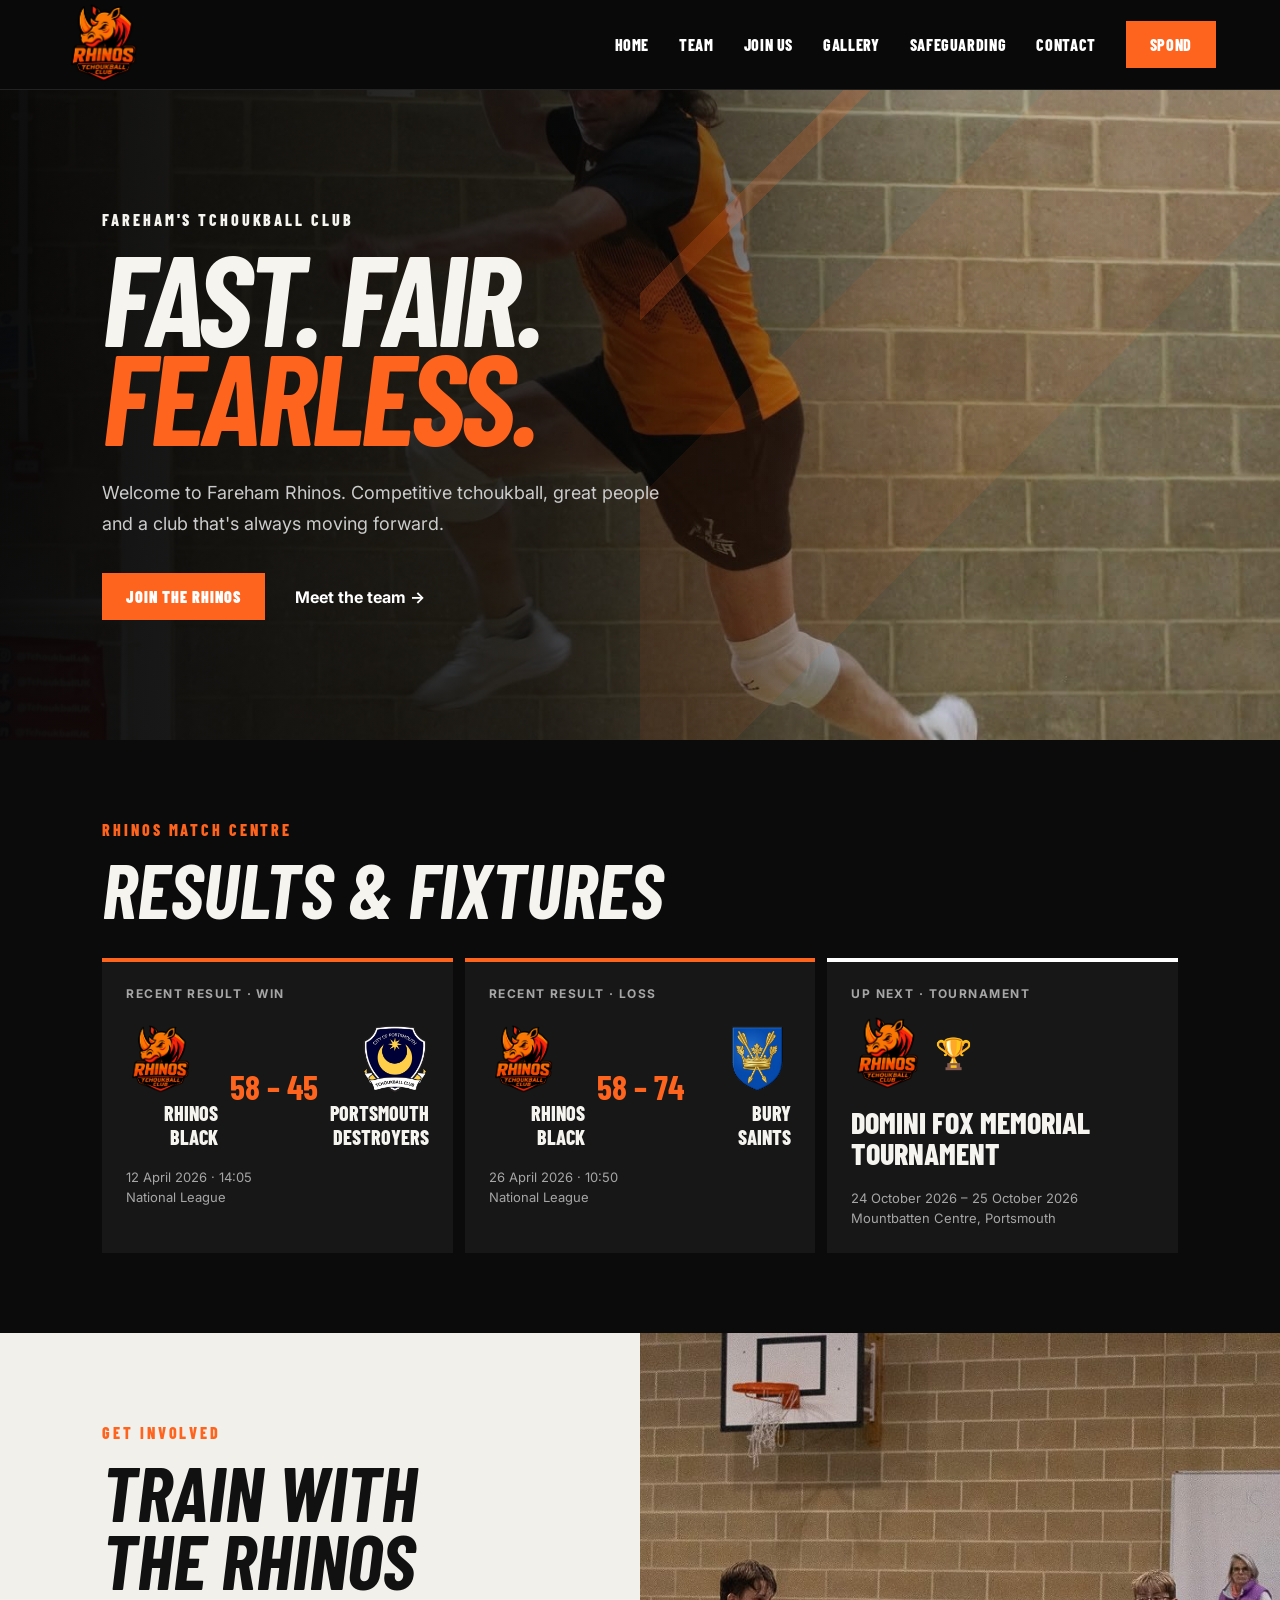
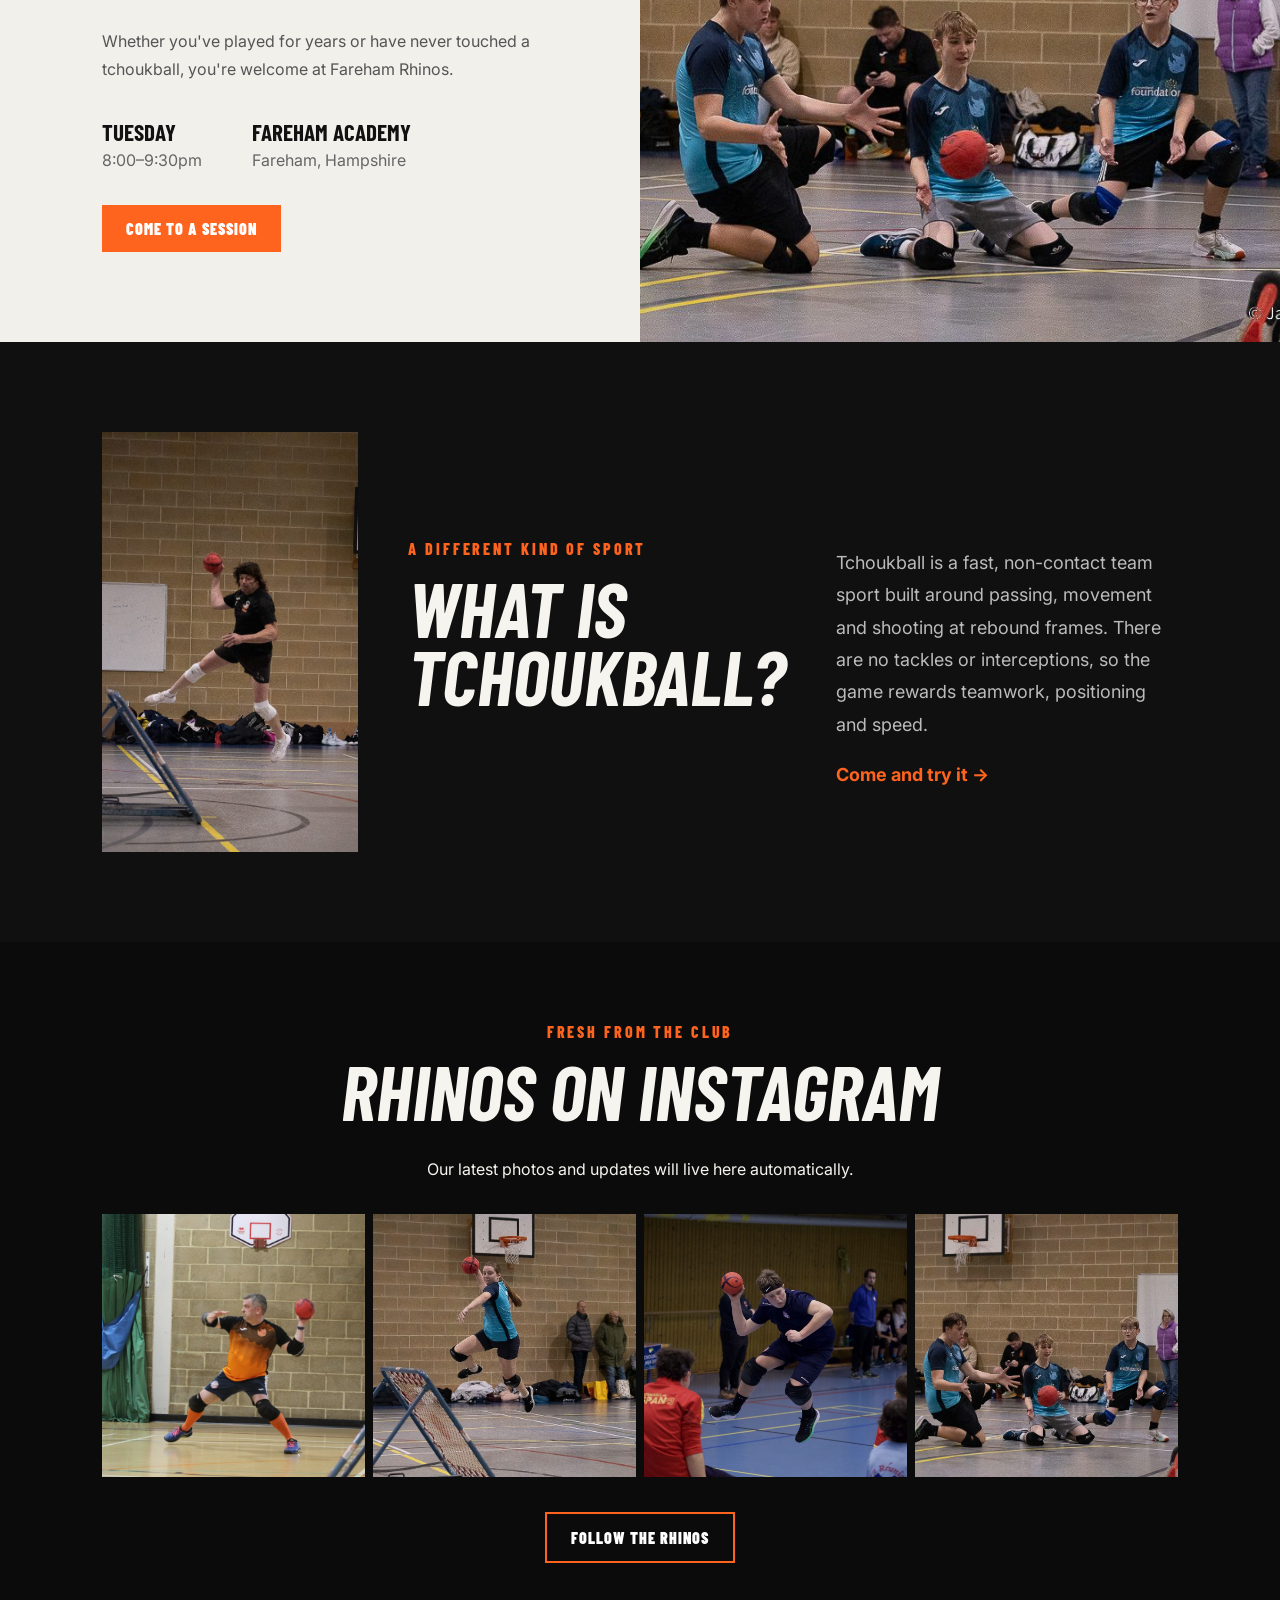
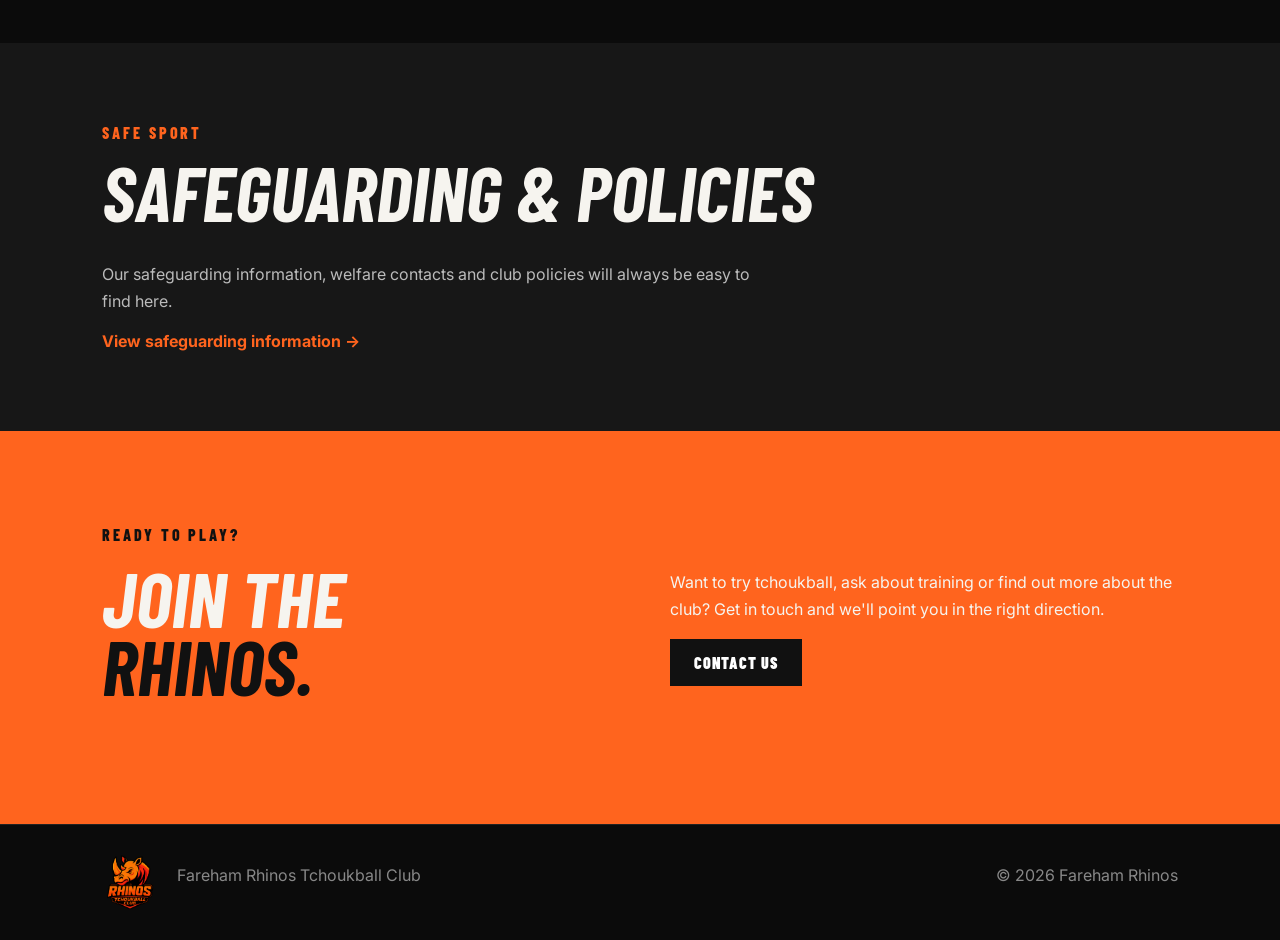
==== index.html @ c8253680 "Link homepage to safeguarding page" ====
<!DOCTYPE html>
<html lang="en">
<head>
  <meta charset="UTF-8">
  <meta name="viewport" content="width=device-width, initial-scale=1.0">
  <meta name="description" content="Fareham Rhinos Tchoukball Club — training, fixtures, results and club information.">
  <title>Fareham Rhinos Tchoukball Club</title>
  <link rel="preconnect" href="https://fonts.googleapis.com">
  <link rel="preconnect" href="https://fonts.gstatic.com" crossorigin>
  <link href="https://fonts.googleapis.com/css2?family=Barlow+Condensed:ital,wght@0,600;0,700;0,800;0,900;1,800&family=Inter:wght@400;600;700&display=swap" rel="stylesheet">
  <link rel="stylesheet" href="styles.css">
</head>
<body>
<header class="site-header">
  <a class="brand" href="#home"><img src="FAREHAM_RHINOS_LOGO.png" alt="Fareham Rhinos logo"></a>
  <button class="menu" aria-label="Open menu" aria-expanded="false">☰</button>
  <nav>
    <a href="#home">Home</a><a href="team.html">Team</a><a href="join.html">Join Us</a><a href="#gallery">Gallery</a>
    <a href="safeguarding.html">Safeguarding</a><a href="#contact">Contact</a><a class="nav-cta" href="#spond">Spond</a>
  </nav>
</header>

<main id="home">
<section class="hero">
  <div class="hero-shade"></div>
  <div class="hero-content">
    <p class="eyebrow">Fareham's Tchoukball Club</p>
    <h1>FAST. FAIR.<br><span>FEARLESS.</span></h1>
    <p class="hero-copy">Welcome to Fareham Rhinos. Competitive tchoukball, great people and a club that's always moving forward.</p>
    <div class="actions"><a class="button" href="join.html">Join the Rhinos</a><a class="text-link" href="team.html">Meet the team →</a></div>
  </div>
</section>

<section class="matches" aria-label="Fixtures and results">
  <div class="section-heading"><p class="eyebrow orange">Rhinos Match Centre</p><h2>RESULTS & FIXTURES</h2></div>
  <div class="match-grid" id="match-grid"></div>
</section>

<section class="training" id="join">
  <div class="training-copy">
    <p class="eyebrow orange">Get involved</p><h2>TRAIN WITH<br>THE RHINOS</h2>
    <p>Whether you've played for years or have never touched a tchoukball, you're welcome at Fareham Rhinos.</p>
    <div class="training-facts">
      <div><strong>TUESDAY</strong><span>8:00–9:30pm</span></div>
      <div><strong>FAREHAM ACADEMY</strong><span>Fareham, Hampshire</span></div>
    </div>
    <a class="button" href="join.html#enquire">Come to a session</a>
  </div>
  <div class="training-photo" role="img" aria-label="Fareham Rhinos players training"></div>
</section>

<section class="about" id="team">
  <div class="about-photo"><img src="tchoukball.jpg" alt="Tchoukball player shooting at a rebound frame"></div>
  <div class="about-heading"><p class="eyebrow orange">A different kind of sport</p><h2>WHAT IS<br>TCHOUKBALL?</h2></div>
  <div class="about-copy"><p>Tchoukball is a fast, non-contact team sport built around passing, movement and shooting at rebound frames. There are no tackles or interceptions, so the game rewards teamwork, positioning and speed.</p><a class="text-link orange" href="#contact">Come and try it →</a></div>
</section>

<section class="social" id="gallery">
  <div class="section-heading"><p class="eyebrow orange">Fresh from the club</p><h2>RHINOS ON INSTAGRAM</h2><p>Our latest photos and updates will live here automatically.</p></div>
  <div class="social-grid"><img src="gallery-1.jpg" alt="Fareham Rhinos action"><img src="gallery-2.jpg" alt="Tchoukball action"><img src="gallery-3.jpg" alt="Tchoukball match action"><img src="training.jpg" alt="Fareham Rhinos team action"></div>
  <a class="button outline" href="#" aria-label="Fareham Rhinos Instagram">Follow the Rhinos</a>
</section>

<section class="policy" id="safeguarding">
  <p class="eyebrow orange">Safe sport</p><h2>SAFEGUARDING & POLICIES</h2>
  <p>Our safeguarding information, welfare contacts and club policies will always be easy to find here.</p>
  <a class="text-link orange" href="safeguarding.html">View safeguarding information →</a>
</section>

<section class="contact" id="contact">
  <div><p class="eyebrow">Ready to play?</p><h2>JOIN THE<br><span>RHINOS.</span></h2></div>
  <div><p>Want to try tchoukball, ask about training or find out more about the club? Get in touch and we'll point you in the right direction.</p><a class="button dark" href="mailto:hello@example.com">Contact us</a></div>
</section>
</main>

<footer><img src="FAREHAM_RHINOS_LOGO.png" alt=""><p>Fareham Rhinos Tchoukball Club</p><p>© <span id="year"></span> Fareham Rhinos</p></footer>
<script src="script.js"></script>
</body>
</html>
---- styles.css ----
:root{--orange:#ff641e;--orange2:#e84712;--black:#0b0b0b;--charcoal:#151515;--white:#f6f4ef;--muted:#a6a6a6}*{box-sizing:border-box}html{scroll-behavior:smooth}body{margin:0;background:var(--black);color:var(--white);font-family:Inter,Arial,sans-serif}h1,h2,.eyebrow,nav,.button,.match-team,.match-score{font-family:"Barlow Condensed",Arial,sans-serif;text-transform:uppercase}h1,h2,p{margin-top:0}.site-header{height:90px;padding:8px clamp(20px,5vw,76px);display:flex;align-items:center;justify-content:space-between;background:#090909;position:sticky;top:0;z-index:20;border-bottom:1px solid #222}.brand img{width:78px;height:78px;object-fit:contain}.site-header nav{display:flex;gap:30px;align-items:center}.site-header a{color:white;text-decoration:none;font-weight:800;letter-spacing:.04em}.nav-cta,.button{background:var(--orange);padding:14px 24px!important;color:white!important;text-decoration:none;font-weight:900;letter-spacing:.06em;display:inline-block}.menu{display:none;background:none;color:white;border:0;font-size:28px}.hero{min-height:650px;position:relative;display:flex;align-items:center;padding:80px clamp(24px,8vw,120px);background:linear-gradient(90deg,rgba(5,5,5,.96) 0%,rgba(5,5,5,.78) 42%,rgba(5,5,5,.18) 75%),url("hero.jpg") center 38%/cover no-repeat;overflow:hidden}.hero:after{content:"";position:absolute;right:-5%;top:0;width:55%;height:100%;background:linear-gradient(135deg,transparent 0 15%,rgba(255,100,30,.2) 15% 17%,transparent 17% 30%,rgba(255,100,30,.08) 30% 55%,transparent 55%)}.hero-content{max-width:760px;z-index:2}.eyebrow{font-weight:800;letter-spacing:.18em;font-size:16px}.orange{color:var(--orange)!important}.hero h1{font-size:clamp(70px,10vw,150px);line-height:.78;margin:18px 0 32px;font-style:italic;letter-spacing:-.035em}.hero h1 span,.contact h2 span{color:var(--orange)}.hero-copy{max-width:590px;color:#ccc;font-size:18px;line-height:1.7}.actions{display:flex;gap:30px;align-items:center;margin-top:34px}.text-link{color:white;text-decoration:none;font-weight:700}.matches,.social,.policy{padding:80px clamp(24px,8vw,120px)}.section-heading h2,.training h2,.about h2,.policy h2,.contact h2{font-size:clamp(46px,6vw,84px);line-height:.88;margin-bottom:35px;font-style:italic}.match-grid{display:grid;grid-template-columns:repeat(3,1fr);gap:12px}.match-card{background:#171717;border-top:4px solid #333;padding:24px;min-height:190px}.match-card.result{border-color:var(--orange)}.match-type{font-size:12px;color:var(--muted);font-weight:700;text-transform:uppercase;letter-spacing:.12em}.match-team{font-size:25px;font-weight:800;margin:18px 0 8px}.match-score{font-size:42px;font-weight:900;color:var(--orange)}.match-meta{font-size:13px;color:var(--muted);line-height:1.6}.match-versus{display:grid;grid-template-columns:1fr auto 1fr;align-items:center;gap:12px;margin:24px 0 18px;font-family:"Barlow Condensed";font-size:20px;font-weight:800;text-transform:uppercase}.match-versus span:last-child{text-align:right}.match-versus strong{font-size:34px;color:var(--orange);white-space:nowrap}.match-card.tournament{border-color:#fff;position:relative}.tournament-mark{font-size:34px;margin:18px 0 4px}.tournament .match-team{font-size:30px;line-height:1.05}.tournament .match-meta{margin-top:18px}.training{display:grid;grid-template-columns:1fr 1fr;background:#f2f0eb;color:#111}.training-copy{padding:90px clamp(24px,8vw,120px)}.training-copy>p:not(.eyebrow){max-width:560px;line-height:1.7;color:#555}.training-facts{display:flex;gap:50px;margin:35px 0}.training-facts div{display:flex;flex-direction:column}.training-facts strong{font-family:"Barlow Condensed";font-size:23px}.training-facts span{color:#666;margin-top:4px}.training-photo{min-height:550px;background:url("training.jpg") center/cover no-repeat}.about{display:grid;grid-template-columns:.75fr 1fr 1fr;padding:90px clamp(24px,8vw,120px);gap:50px;background:#101010;align-items:center}.about-photo img{width:100%;height:420px;object-fit:cover;object-position:center;display:block}.about-copy{font-size:18px;line-height:1.8;color:#bbb;padding-top:55px}.social{text-align:center}.social-grid{display:grid;grid-template-columns:repeat(4,1fr);gap:8px;margin:35px 0}.social-grid img{width:100%;aspect-ratio:1;object-fit:cover;display:block;filter:saturate(.9);transition:transform .25s ease,filter .25s ease}.social-grid img:hover{filter:saturate(1.15);transform:scale(1.015)}.outline{background:transparent;border:2px solid var(--orange)}.policy{background:#171717}.policy>p:not(.eyebrow){color:#bbb;max-width:650px;line-height:1.7}.contact{padding:90px clamp(24px,8vw,120px);background:var(--orange);display:grid;grid-template-columns:1fr 1fr;gap:60px;align-items:center}.contact .eyebrow{color:#111}.contact h2 span{color:#111}.contact p{line-height:1.7;max-width:520px}.dark{background:#111!important}footer{padding:30px clamp(24px,8vw,120px);display:flex;align-items:center;gap:20px;color:#888;border-top:1px solid #222}footer img{width:55px}footer p:last-child{margin-left:auto}@media(max-width:1050px){.match-versus{grid-template-columns:1fr;text-align:left}.match-versus span:last-child{text-align:left}.match-versus strong{font-size:38px}}@media(max-width:850px){.site-header{height:72px}.brand img{width:60px;height:60px}.menu{display:block}.site-header nav{display:none;position:absolute;top:72px;left:0;right:0;background:#0b0b0b;padding:24px;flex-direction:column;align-items:flex-start}.site-header nav.open{display:flex}.hero{min-height:570px}.hero h1{font-size:72px}.match-grid{grid-template-columns:1fr 1fr}.training,.contact{grid-template-columns:1fr}.about{grid-template-columns:1fr}.about-photo img{height:360px}.training-copy{padding:65px 24px}.training-photo{min-height:330px}.social-grid{grid-template-columns:1fr 1fr}.about-copy{padding-top:0}.contact{gap:10px}footer{flex-wrap:wrap}footer p:last-child{margin-left:0;width:100%}}@media(max-width:500px){.match-grid{grid-template-columns:1fr}.hero h1{font-size:60px}.actions{align-items:flex-start;flex-direction:column}.training-facts{flex-direction:column;gap:18px}}.match-side{display:flex;flex-direction:column;align-items:flex-start;gap:8px}.match-side.opponent{align-items:flex-end;text-align:right}.team-badge{width:68px;height:68px;object-fit:contain;display:block}.tournament-brand{display:flex;align-items:center;gap:12px;margin:16px 0 4px}.tournament-badge{width:72px;height:72px}.tournament-brand .tournament-mark{margin:0;font-size:30px}@media(max-width:1050px){.match-side,.match-side.opponent{align-items:flex-start;text-align:left}.team-badge{width:60px;height:60px}}
.site-header nav a.active{color:var(--orange)}.join-hero{min-height:480px;display:flex;align-items:flex-end;padding:90px clamp(24px,8vw,120px);background:linear-gradient(90deg,rgba(5,5,5,.96),rgba(5,5,5,.55)),url("training.jpg") center 38%/cover no-repeat}.join-hero>div{max-width:760px}.join-hero h1,.join-intro h2,.join-form-section h2{font-family:"Barlow Condensed",Arial,sans-serif;text-transform:uppercase;font-style:italic;font-size:clamp(62px,9vw,120px);line-height:.8;margin:16px 0 28px}.join-hero h1 span{color:var(--orange)}.join-hero p:last-child{max-width:650px;color:#ddd;font-size:18px;line-height:1.7}.join-intro{padding:90px clamp(24px,8vw,120px);display:grid;grid-template-columns:1fr 1fr;gap:80px;background:#f2f0eb;color:#111}.join-intro h2,.join-form-section h2{font-size:clamp(50px,6vw,82px)}.join-intro>div>p:not(.eyebrow){color:#555;line-height:1.7;max-width:620px}.join-facts{display:grid;gap:12px}.join-facts>div{padding:22px 24px;background:#fff;border-left:4px solid var(--orange)}.join-facts span{display:block;font-size:11px;font-weight:800;letter-spacing:.16em;color:#777}.join-facts strong{display:block;font-family:"Barlow Condensed";font-size:28px;text-transform:uppercase;margin-top:5px}.join-facts p{margin:3px 0 0;color:#666}.join-form-section{padding:90px clamp(24px,8vw,120px);display:grid;grid-template-columns:.8fr 1.2fr;gap:80px;background:#111}.form-copy>p:not(.eyebrow){line-height:1.7;color:#bbb}.privacy-note{font-size:13px}.join-form{display:grid;grid-template-columns:1fr 1fr;gap:22px;background:#181818;padding:34px;border-top:4px solid var(--orange)}.field{display:flex;flex-direction:column;gap:8px}.field.full{grid-column:1/-1}.field label{font-family:"Barlow Condensed";font-weight:800;text-transform:uppercase;letter-spacing:.06em}.field input,.field select,.field textarea{width:100%;border:1px solid #444;background:#0d0d0d;color:#fff;padding:14px;font:inherit;border-radius:0}.field input:focus,.field select:focus,.field textarea:focus{outline:2px solid var(--orange);outline-offset:1px}.form-button{border:0;cursor:pointer;font-size:16px}.form-status{margin:12px 0 0;color:#ccc;font-size:13px;line-height:1.5}.honeypot{position:absolute!important;left:-9999px!important}@media(max-width:850px){.join-intro,.join-form-section{grid-template-columns:1fr;gap:45px}.join-form{grid-template-columns:1fr}.field{grid-column:1/-1}.join-hero{min-height:420px}}@media(max-width:500px){.join-form{padding:24px}.join-hero h1{font-size:64px}}

.team-coming{min-height:calc(100vh - 90px);position:relative;display:flex;align-items:center;justify-content:center;text-align:center;padding:80px 24px;overflow:hidden;background:#0b0b0b}.team-coming-bg{position:absolute;inset:0;background:linear-gradient(rgba(5,5,5,.84),rgba(5,5,5,.94)),url("gallery-3.jpg") center/cover no-repeat;filter:grayscale(.25)}.team-coming-content{position:relative;z-index:1;max-width:900px}.team-coming-content>img{width:150px;height:150px;object-fit:contain;margin-bottom:22px}.team-coming h1{font-family:"Barlow Condensed",Arial,sans-serif;text-transform:uppercase;font-style:italic;font-size:clamp(62px,9vw,120px);line-height:.82;margin:16px 0 28px}.team-coming h1 span{color:var(--orange)}.team-coming-content>p:not(.eyebrow){max-width:620px;margin:0 auto 32px;color:#ccc;font-size:18px;line-height:1.7}@media(max-width:850px){.team-coming{min-height:calc(100vh - 72px)}.team-coming-content>img{width:120px;height:120px}}
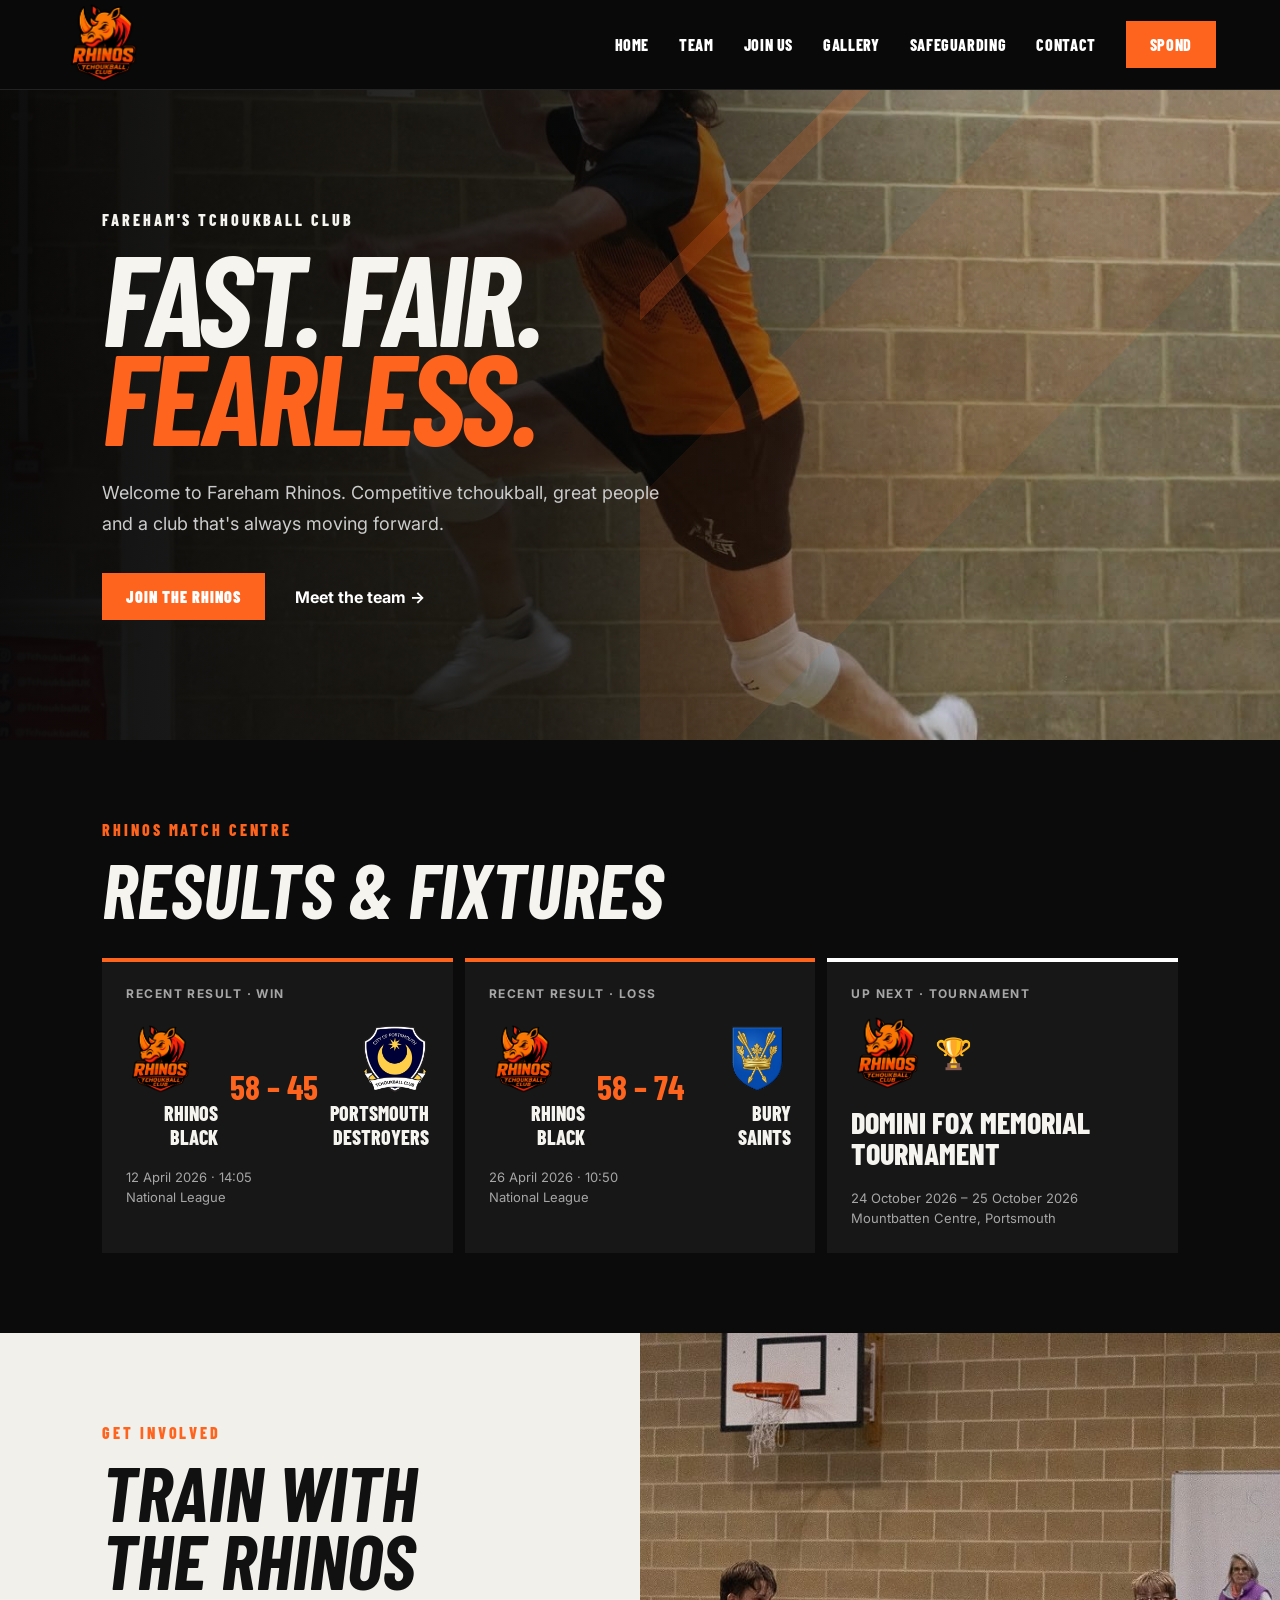
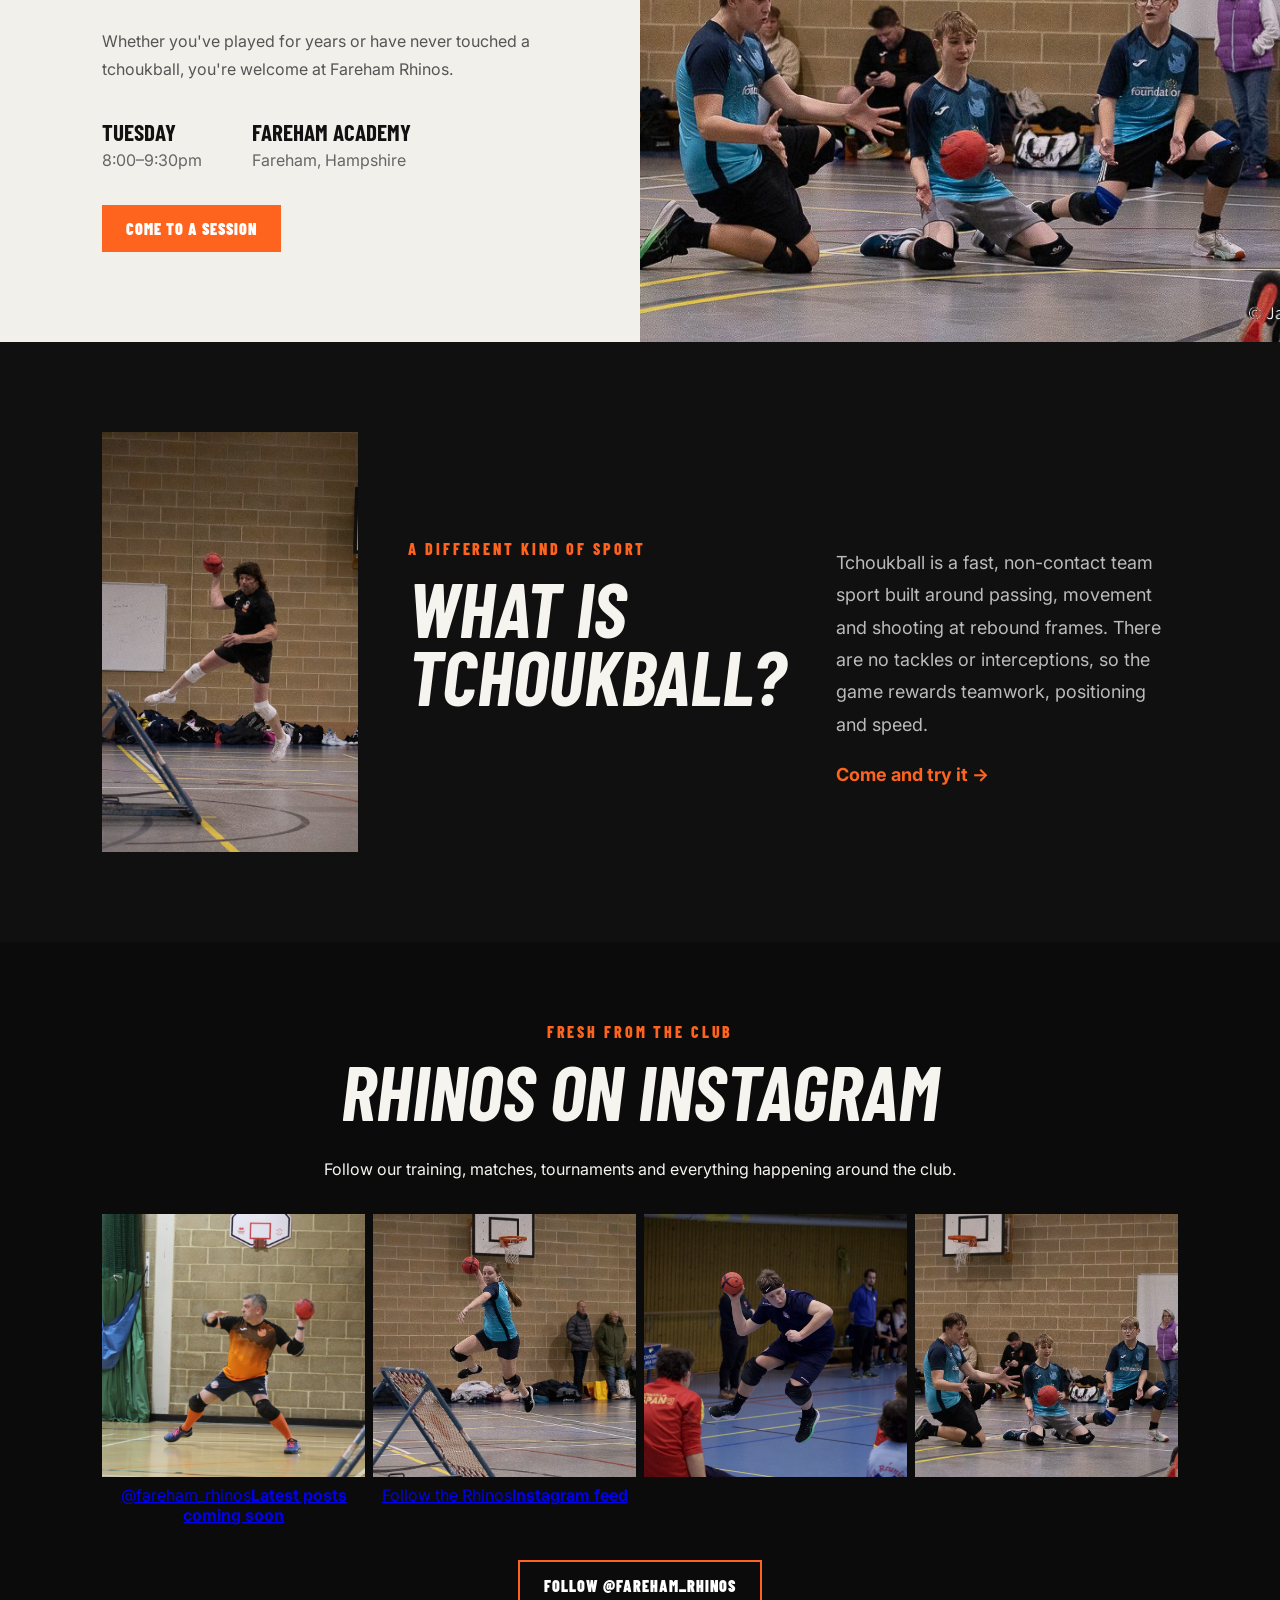
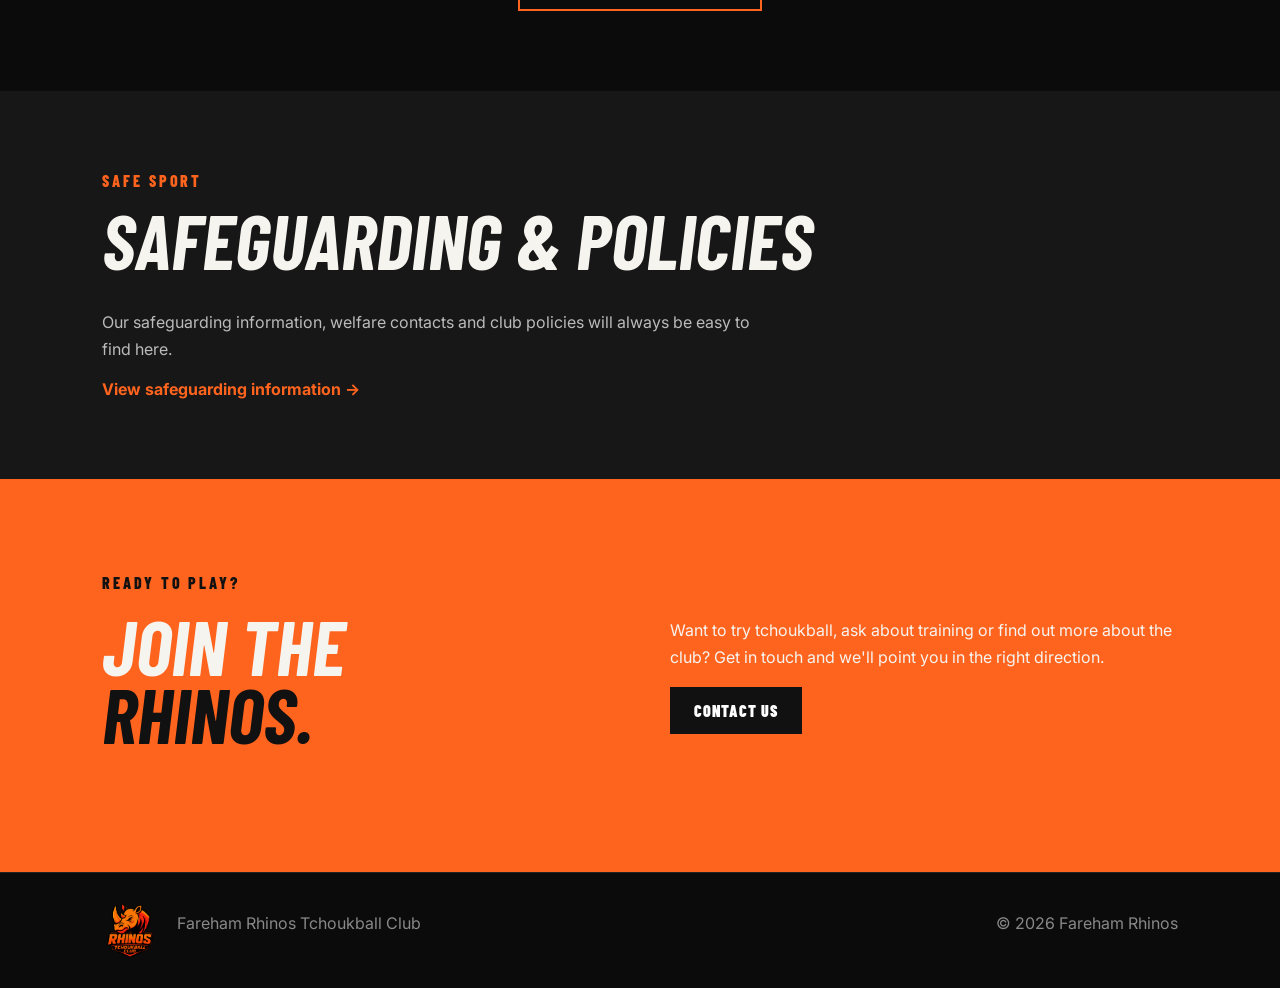
==== commit a9762ae0: "Connect Instagram and prepare six-post grid" ====
--- a/index.html
+++ b/index.html
@@ -56,9 +56,16 @@
 </section>
 
 <section class="social" id="gallery">
-  <div class="section-heading"><p class="eyebrow orange">Fresh from the club</p><h2>RHINOS ON INSTAGRAM</h2><p>Our latest photos and updates will live here automatically.</p></div>
-  <div class="social-grid"><img src="gallery-1.jpg" alt="Fareham Rhinos action"><img src="gallery-2.jpg" alt="Tchoukball action"><img src="gallery-3.jpg" alt="Tchoukball match action"><img src="training.jpg" alt="Fareham Rhinos team action"></div>
-  <a class="button outline" href="#" aria-label="Fareham Rhinos Instagram">Follow the Rhinos</a>
+  <div class="section-heading"><p class="eyebrow orange">Fresh from the club</p><h2>RHINOS ON INSTAGRAM</h2><p>Follow our training, matches, tournaments and everything happening around the club.</p></div>
+  <div class="social-grid instagram-preview">
+    <a href="https://www.instagram.com/fareham_rhinos/" target="_blank" rel="noopener" aria-label="Fareham Rhinos on Instagram"><img src="gallery-1.jpg" alt="Fareham Rhinos action"></a>
+    <a href="https://www.instagram.com/fareham_rhinos/" target="_blank" rel="noopener" aria-label="Fareham Rhinos on Instagram"><img src="gallery-2.jpg" alt="Tchoukball action"></a>
+    <a href="https://www.instagram.com/fareham_rhinos/" target="_blank" rel="noopener" aria-label="Fareham Rhinos on Instagram"><img src="gallery-3.jpg" alt="Tchoukball match action"></a>
+    <a href="https://www.instagram.com/fareham_rhinos/" target="_blank" rel="noopener" aria-label="Fareham Rhinos on Instagram"><img src="training.jpg" alt="Fareham Rhinos team action"></a>
+    <a class="instagram-coming" href="https://www.instagram.com/fareham_rhinos/" target="_blank" rel="noopener"><span>@fareham_rhinos</span><strong>Latest posts coming soon</strong></a>
+    <a class="instagram-coming" href="https://www.instagram.com/fareham_rhinos/" target="_blank" rel="noopener"><span>Follow the Rhinos</span><strong>Instagram feed</strong></a>
+  </div>
+  <a class="button outline" href="https://www.instagram.com/fareham_rhinos/" target="_blank" rel="noopener" aria-label="Follow Fareham Rhinos on Instagram">Follow @fareham_rhinos</a>
 </section>
 
 <section class="policy" id="safeguarding">
--- a/styles.css
+++ b/styles.css
@@ -1,4 +1,5 @@
 :root{--orange:#ff641e;--orange2:#e84712;--black:#0b0b0b;--charcoal:#151515;--white:#f6f4ef;--muted:#a6a6a6}*{box-sizing:border-box}html{scroll-behavior:smooth}body{margin:0;background:var(--black);color:var(--white);font-family:Inter,Arial,sans-serif}h1,h2,.eyebrow,nav,.button,.match-team,.match-score{font-family:"Barlow Condensed",Arial,sans-serif;text-transform:uppercase}h1,h2,p{margin-top:0}.site-header{height:90px;padding:8px clamp(20px,5vw,76px);display:flex;align-items:center;justify-content:space-between;background:#090909;position:sticky;top:0;z-index:20;border-bottom:1px solid #222}.brand img{width:78px;height:78px;object-fit:contain}.site-header nav{display:flex;gap:30px;align-items:center}.site-header a{color:white;text-decoration:none;font-weight:800;letter-spacing:.04em}.nav-cta,.button{background:var(--orange);padding:14px 24px!important;color:white!important;text-decoration:none;font-weight:900;letter-spacing:.06em;display:inline-block}.menu{display:none;background:none;color:white;border:0;font-size:28px}.hero{min-height:650px;position:relative;display:flex;align-items:center;padding:80px clamp(24px,8vw,120px);background:linear-gradient(90deg,rgba(5,5,5,.96) 0%,rgba(5,5,5,.78) 42%,rgba(5,5,5,.18) 75%),url("hero.jpg") center 38%/cover no-repeat;overflow:hidden}.hero:after{content:"";position:absolute;right:-5%;top:0;width:55%;height:100%;background:linear-gradient(135deg,transparent 0 15%,rgba(255,100,30,.2) 15% 17%,transparent 17% 30%,rgba(255,100,30,.08) 30% 55%,transparent 55%)}.hero-content{max-width:760px;z-index:2}.eyebrow{font-weight:800;letter-spacing:.18em;font-size:16px}.orange{color:var(--orange)!important}.hero h1{font-size:clamp(70px,10vw,150px);line-height:.78;margin:18px 0 32px;font-style:italic;letter-spacing:-.035em}.hero h1 span,.contact h2 span{color:var(--orange)}.hero-copy{max-width:590px;color:#ccc;font-size:18px;line-height:1.7}.actions{display:flex;gap:30px;align-items:center;margin-top:34px}.text-link{color:white;text-decoration:none;font-weight:700}.matches,.social,.policy{padding:80px clamp(24px,8vw,120px)}.section-heading h2,.training h2,.about h2,.policy h2,.contact h2{font-size:clamp(46px,6vw,84px);line-height:.88;margin-bottom:35px;font-style:italic}.match-grid{display:grid;grid-template-columns:repeat(3,1fr);gap:12px}.match-card{background:#171717;border-top:4px solid #333;padding:24px;min-height:190px}.match-card.result{border-color:var(--orange)}.match-type{font-size:12px;color:var(--muted);font-weight:700;text-transform:uppercase;letter-spacing:.12em}.match-team{font-size:25px;font-weight:800;margin:18px 0 8px}.match-score{font-size:42px;font-weight:900;color:var(--orange)}.match-meta{font-size:13px;color:var(--muted);line-height:1.6}.match-versus{display:grid;grid-template-columns:1fr auto 1fr;align-items:center;gap:12px;margin:24px 0 18px;font-family:"Barlow Condensed";font-size:20px;font-weight:800;text-transform:uppercase}.match-versus span:last-child{text-align:right}.match-versus strong{font-size:34px;color:var(--orange);white-space:nowrap}.match-card.tournament{border-color:#fff;position:relative}.tournament-mark{font-size:34px;margin:18px 0 4px}.tournament .match-team{font-size:30px;line-height:1.05}.tournament .match-meta{margin-top:18px}.training{display:grid;grid-template-columns:1fr 1fr;background:#f2f0eb;color:#111}.training-copy{padding:90px clamp(24px,8vw,120px)}.training-copy>p:not(.eyebrow){max-width:560px;line-height:1.7;color:#555}.training-facts{display:flex;gap:50px;margin:35px 0}.training-facts div{display:flex;flex-direction:column}.training-facts strong{font-family:"Barlow Condensed";font-size:23px}.training-facts span{color:#666;margin-top:4px}.training-photo{min-height:550px;background:url("training.jpg") center/cover no-repeat}.about{display:grid;grid-template-columns:.75fr 1fr 1fr;padding:90px clamp(24px,8vw,120px);gap:50px;background:#101010;align-items:center}.about-photo img{width:100%;height:420px;object-fit:cover;object-position:center;display:block}.about-copy{font-size:18px;line-height:1.8;color:#bbb;padding-top:55px}.social{text-align:center}.social-grid{display:grid;grid-template-columns:repeat(4,1fr);gap:8px;margin:35px 0}.social-grid img{width:100%;aspect-ratio:1;object-fit:cover;display:block;filter:saturate(.9);transition:transform .25s ease,filter .25s ease}.social-grid img:hover{filter:saturate(1.15);transform:scale(1.015)}.outline{background:transparent;border:2px solid var(--orange)}.policy{background:#171717}.policy>p:not(.eyebrow){color:#bbb;max-width:650px;line-height:1.7}.contact{padding:90px clamp(24px,8vw,120px);background:var(--orange);display:grid;grid-template-columns:1fr 1fr;gap:60px;align-items:center}.contact .eyebrow{color:#111}.contact h2 span{color:#111}.contact p{line-height:1.7;max-width:520px}.dark{background:#111!important}footer{padding:30px clamp(24px,8vw,120px);display:flex;align-items:center;gap:20px;color:#888;border-top:1px solid #222}footer img{width:55px}footer p:last-child{margin-left:auto}@media(max-width:1050px){.match-versus{grid-template-columns:1fr;text-align:left}.match-versus span:last-child{text-align:left}.match-versus strong{font-size:38px}}@media(max-width:850px){.site-header{height:72px}.brand img{width:60px;height:60px}.menu{display:block}.site-header nav{display:none;position:absolute;top:72px;left:0;right:0;background:#0b0b0b;padding:24px;flex-direction:column;align-items:flex-start}.site-header nav.open{display:flex}.hero{min-height:570px}.hero h1{font-size:72px}.match-grid{grid-template-columns:1fr 1fr}.training,.contact{grid-template-columns:1fr}.about{grid-template-columns:1fr}.about-photo img{height:360px}.training-copy{padding:65px 24px}.training-photo{min-height:330px}.social-grid{grid-template-columns:1fr 1fr}.about-copy{padding-top:0}.contact{gap:10px}footer{flex-wrap:wrap}footer p:last-child{margin-left:0;width:100%}}@media(max-width:500px){.match-grid{grid-template-columns:1fr}.hero h1{font-size:60px}.actions{align-items:flex-start;flex-direction:column}.training-facts{flex-direction:column;gap:18px}}.match-side{display:flex;flex-direction:column;align-items:flex-start;gap:8px}.match-side.opponent{align-items:flex-end;text-align:right}.team-badge{width:68px;height:68px;object-fit:contain;display:block}.tournament-brand{display:flex;align-items:center;gap:12px;margin:16px 0 4px}.tournament-badge{width:72px;height:72px}.tournament-brand .tournament-mark{margin:0;font-size:30px}@media(max-width:1050px){.match-side,.match-side.opponent{align-items:flex-start;text-align:left}.team-badge{width:60px;height:60px}}
 .site-header nav a.active{color:var(--orange)}.join-hero{min-height:480px;display:flex;align-items:flex-end;padding:90px clamp(24px,8vw,120px);background:linear-gradient(90deg,rgba(5,5,5,.96),rgba(5,5,5,.55)),url("training.jpg") center 38%/cover no-repeat}.join-hero>div{max-width:760px}.join-hero h1,.join-intro h2,.join-form-section h2{font-family:"Barlow Condensed",Arial,sans-serif;text-transform:uppercase;font-style:italic;font-size:clamp(62px,9vw,120px);line-height:.8;margin:16px 0 28px}.join-hero h1 span{color:var(--orange)}.join-hero p:last-child{max-width:650px;color:#ddd;font-size:18px;line-height:1.7}.join-intro{padding:90px clamp(24px,8vw,120px);display:grid;grid-template-columns:1fr 1fr;gap:80px;background:#f2f0eb;color:#111}.join-intro h2,.join-form-section h2{font-size:clamp(50px,6vw,82px)}.join-intro>div>p:not(.eyebrow){color:#555;line-height:1.7;max-width:620px}.join-facts{display:grid;gap:12px}.join-facts>div{padding:22px 24px;background:#fff;border-left:4px solid var(--orange)}.join-facts span{display:block;font-size:11px;font-weight:800;letter-spacing:.16em;color:#777}.join-facts strong{display:block;font-family:"Barlow Condensed";font-size:28px;text-transform:uppercase;margin-top:5px}.join-facts p{margin:3px 0 0;color:#666}.join-form-section{padding:90px clamp(24px,8vw,120px);display:grid;grid-template-columns:.8fr 1.2fr;gap:80px;background:#111}.form-copy>p:not(.eyebrow){line-height:1.7;color:#bbb}.privacy-note{font-size:13px}.join-form{display:grid;grid-template-columns:1fr 1fr;gap:22px;background:#181818;padding:34px;border-top:4px solid var(--orange)}.field{display:flex;flex-direction:column;gap:8px}.field.full{grid-column:1/-1}.field label{font-family:"Barlow Condensed";font-weight:800;text-transform:uppercase;letter-spacing:.06em}.field input,.field select,.field textarea{width:100%;border:1px solid #444;background:#0d0d0d;color:#fff;padding:14px;font:inherit;border-radius:0}.field input:focus,.field select:focus,.field textarea:focus{outline:2px solid var(--orange);outline-offset:1px}.form-button{border:0;cursor:pointer;font-size:16px}.form-status{margin:12px 0 0;color:#ccc;font-size:13px;line-height:1.5}.honeypot{position:absolute!important;left:-9999px!important}@media(max-width:850px){.join-intro,.join-form-section{grid-template-columns:1fr;gap:45px}.join-form{grid-template-columns:1fr}.field{grid-column:1/-1}.join-hero{min-height:420px}}@media(max-width:500px){.join-form{padding:24px}.join-hero h1{font-size:64px}}
 
-.team-coming{min-height:calc(100vh - 90px);position:relative;display:flex;align-items:center;justify-content:center;text-align:center;padding:80px 24px;overflow:hidden;background:#0b0b0b}.team-coming-bg{position:absolute;inset:0;background:linear-gradient(rgba(5,5,5,.84),rgba(5,5,5,.94)),url("gallery-3.jpg") center/cover no-repeat;filter:grayscale(.25)}.team-coming-content{position:relative;z-index:1;max-width:900px}.team-coming-content>img{width:150px;height:150px;object-fit:contain;margin-bottom:22px}.team-coming h1{font-family:"Barlow Condensed",Arial,sans-serif;text-transform:uppercase;font-style:italic;font-size:clamp(62px,9vw,120px);line-height:.82;margin:16px 0 28px}.team-coming h1 span{color:var(--orange)}.team-coming-content>p:not(.eyebrow){max-width:620px;margin:0 auto 32px;color:#ccc;font-size:18px;line-height:1.7}@media(max-width:850px){.team-coming{min-height:calc(100vh - 72px)}.team-coming-content>img{width:120px;height:120px}}+.team-coming{min-height:calc(100vh - 90px);position:relative;display:flex;align-items:center;justify-content:center;text-align:center;padding:80px 24px;overflow:hidden;background:#0b0b0b}.team-coming-bg{position:absolute;inset:0;background:linear-gradient(rgba(5,5,5,.84),rgba(5,5,5,.94)),url("gallery-3.jpg") center/cover no-repeat;filter:grayscale(.25)}.team-coming-content{position:relative;z-index:1;max-width:900px}.team-coming-content>img{width:150px;height:150px;object-fit:contain;margin-bottom:22px}.team-coming h1{font-family:"Barlow Condensed",Arial,sans-serif;text-transform:uppercase;font-style:italic;font-size:clamp(62px,9vw,120px);line-height:.82;margin:16px 0 28px}.team-coming h1 span{color:var(--orange)}.team-coming-content>p:not(.eyebrow){max-width:620px;margin:0 auto 32px;color:#ccc;font-size:18px;line-height:1.7}@media(max-width:850px){.team-coming{min-height:calc(100vh - 72px)}.team-coming-content>img{width:120px;height:120px}}
+.safe-hero{min-height:500px;display:flex;align-items:flex-end;padding:90px clamp(24px,8vw,120px);background:linear-gradient(90deg,rgba(5,5,5,.97),rgba(5,5,5,.6)),url("gallery-2.jpg") center 42%/cover no-repeat}.safe-hero>div{max-width:850px}.safe-hero h1,.safe-lead h2,.safe-report h2,.safe-policy h2{font-family:"Barlow Condensed",Arial,sans-serif;text-transform:uppercase;font-style:italic;font-size:clamp(58px,8vw,110px);line-height:.82;margin:16px 0 28px}.safe-hero h1 span{color:var(--orange)}.safe-hero p:last-child{max-width:700px;color:#ddd;font-size:18px;line-height:1.7}.safe-lead{padding:90px clamp(24px,8vw,120px);display:grid;grid-template-columns:1fr 1fr;gap:80px;background:#f2f0eb;color:#111}.safe-lead h2,.safe-report h2,.safe-policy h2{font-size:clamp(50px,6vw,82px)}.safe-lead>div:first-child>p:not(.eyebrow){color:#555;line-height:1.7;max-width:620px}.safe-principles{display:grid;gap:12px}.safe-principles>div{background:#fff;padding:22px 24px;border-left:4px solid var(--orange)}.safe-principles span{font-family:"Barlow Condensed";font-size:15px;font-weight:900;color:var(--orange)}.safe-principles strong{display:block;font-family:"Barlow Condensed";font-size:27px;text-transform:uppercase;margin:4px 0}.safe-principles p{color:#666;line-height:1.55;margin:0}.safe-emergency{padding:28px clamp(24px,8vw,120px);background:var(--orange);color:#111}.safe-emergency>div{max-width:1050px}.safe-emergency strong{font-family:"Barlow Condensed";font-size:30px}.safe-emergency p{margin:6px 0 0;line-height:1.6}.safe-report{padding:90px clamp(24px,8vw,120px);display:grid;grid-template-columns:.8fr 1.2fr;gap:80px;background:#111}.safe-pending{font-size:12px;line-height:1.55;color:#888;margin-top:15px}.safe-policy{padding:90px clamp(24px,8vw,120px);display:grid;grid-template-columns:1fr 1fr;gap:80px;background:#191919}.safe-policy>div:last-child{padding-top:30px;color:#bbb;line-height:1.75}.policy-status{border-left:3px solid var(--orange);padding-left:18px;color:#ddd!important}@media(max-width:850px){.safe-lead,.safe-report,.safe-policy{grid-template-columns:1fr;gap:45px}.safe-hero{min-height:430px}}@media(max-width:500px){.safe-hero h1{font-size:58px}}
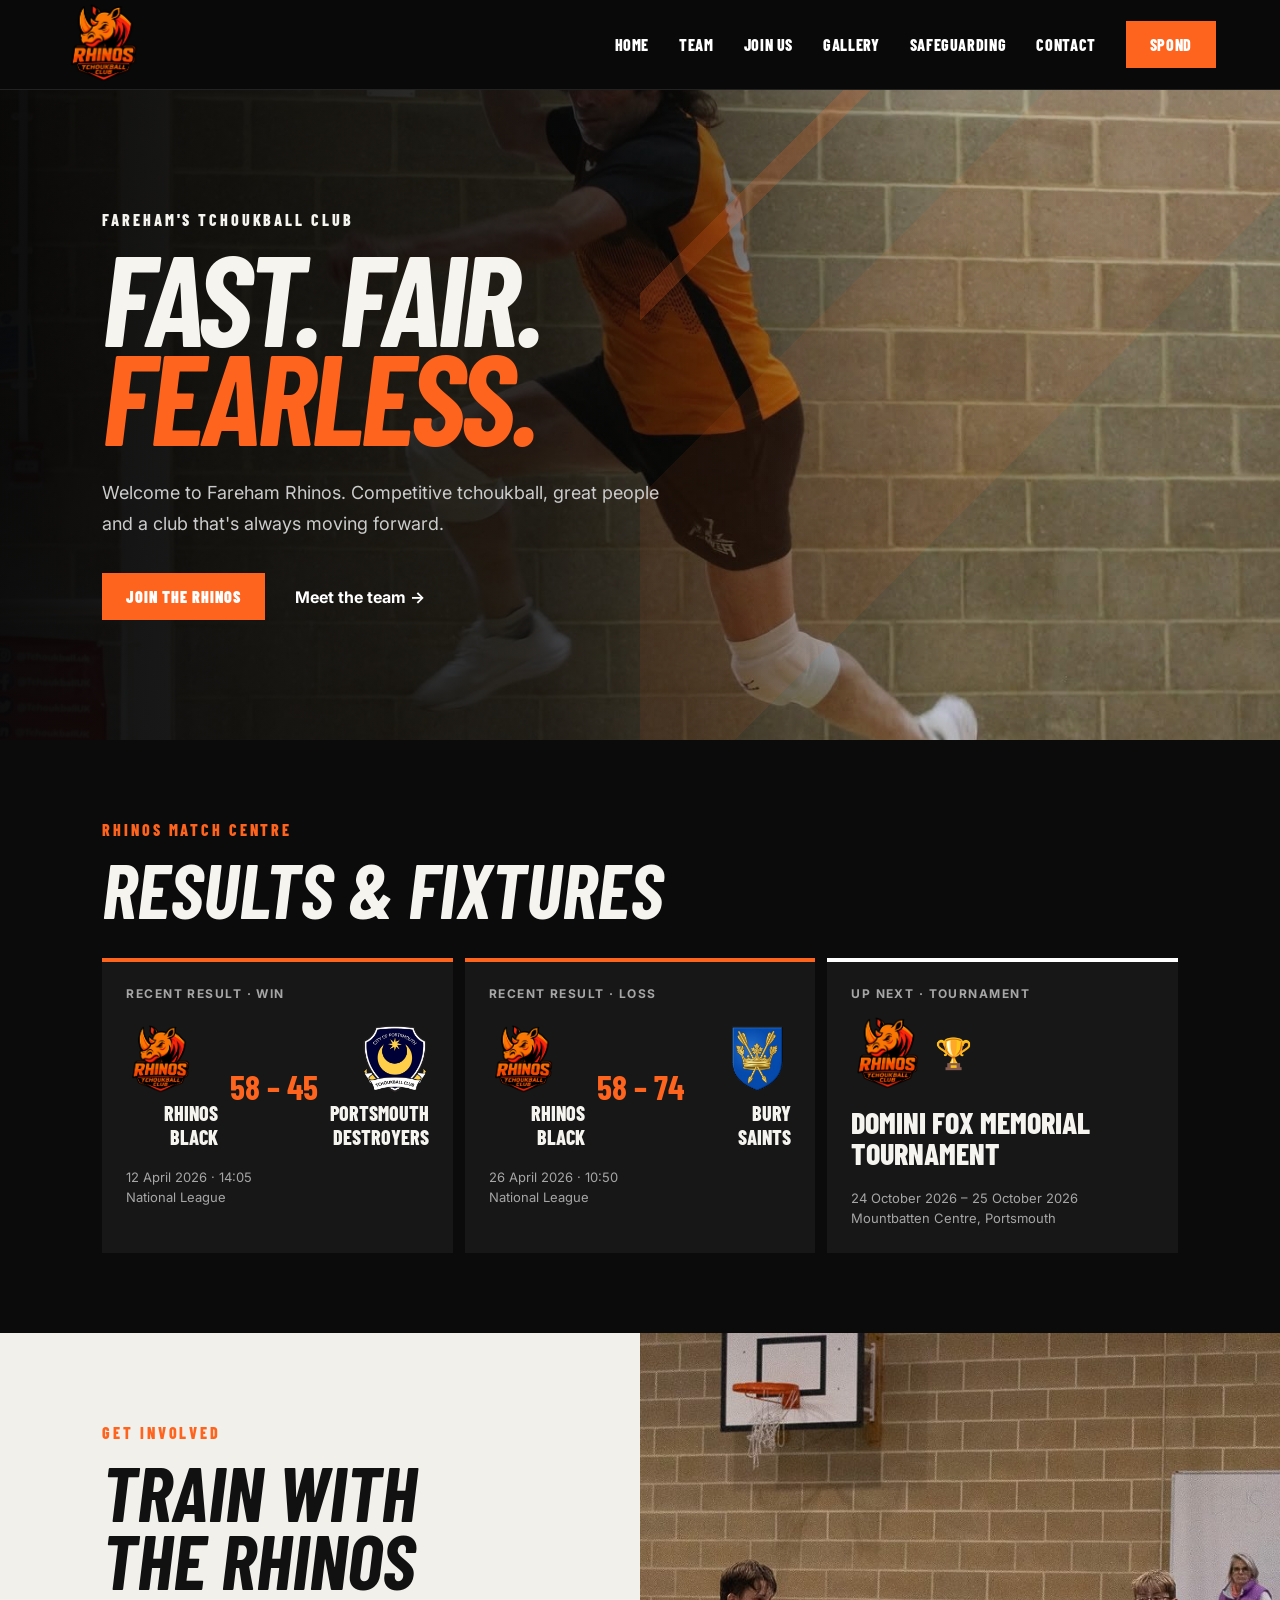
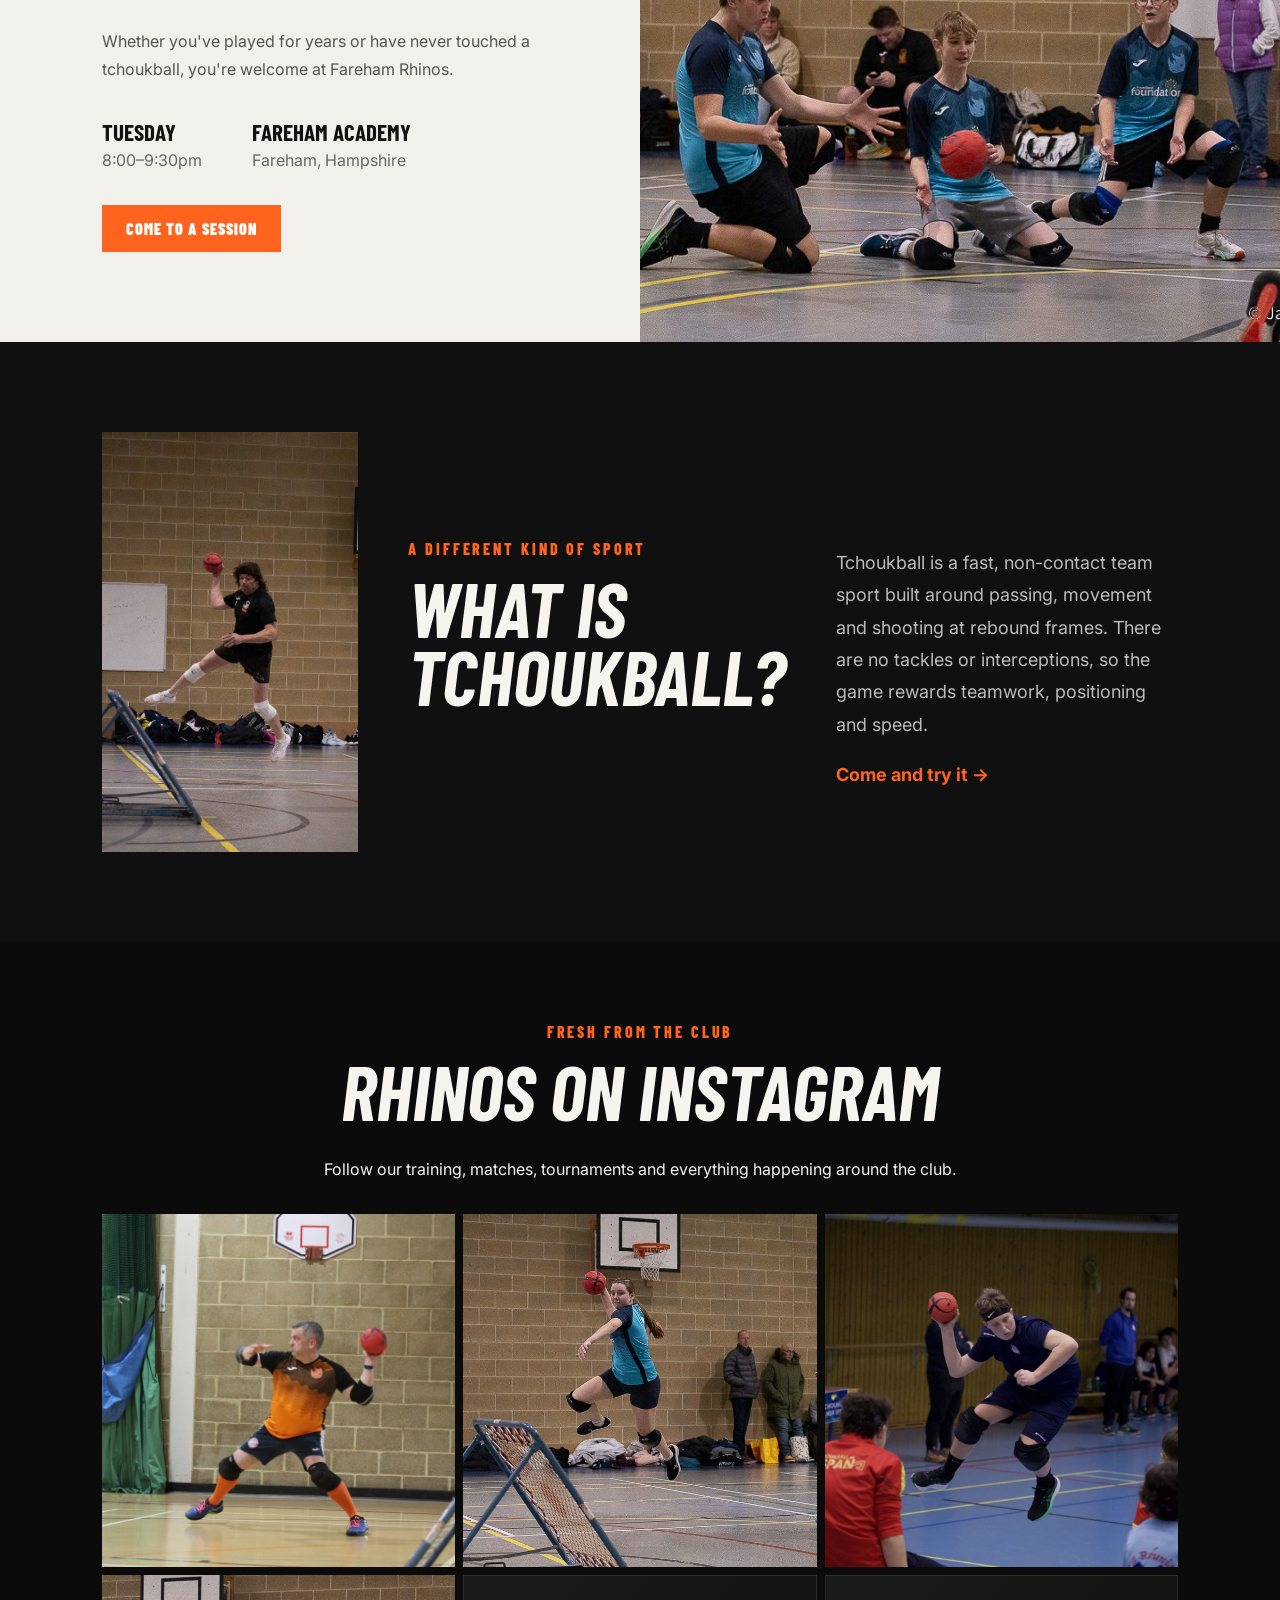
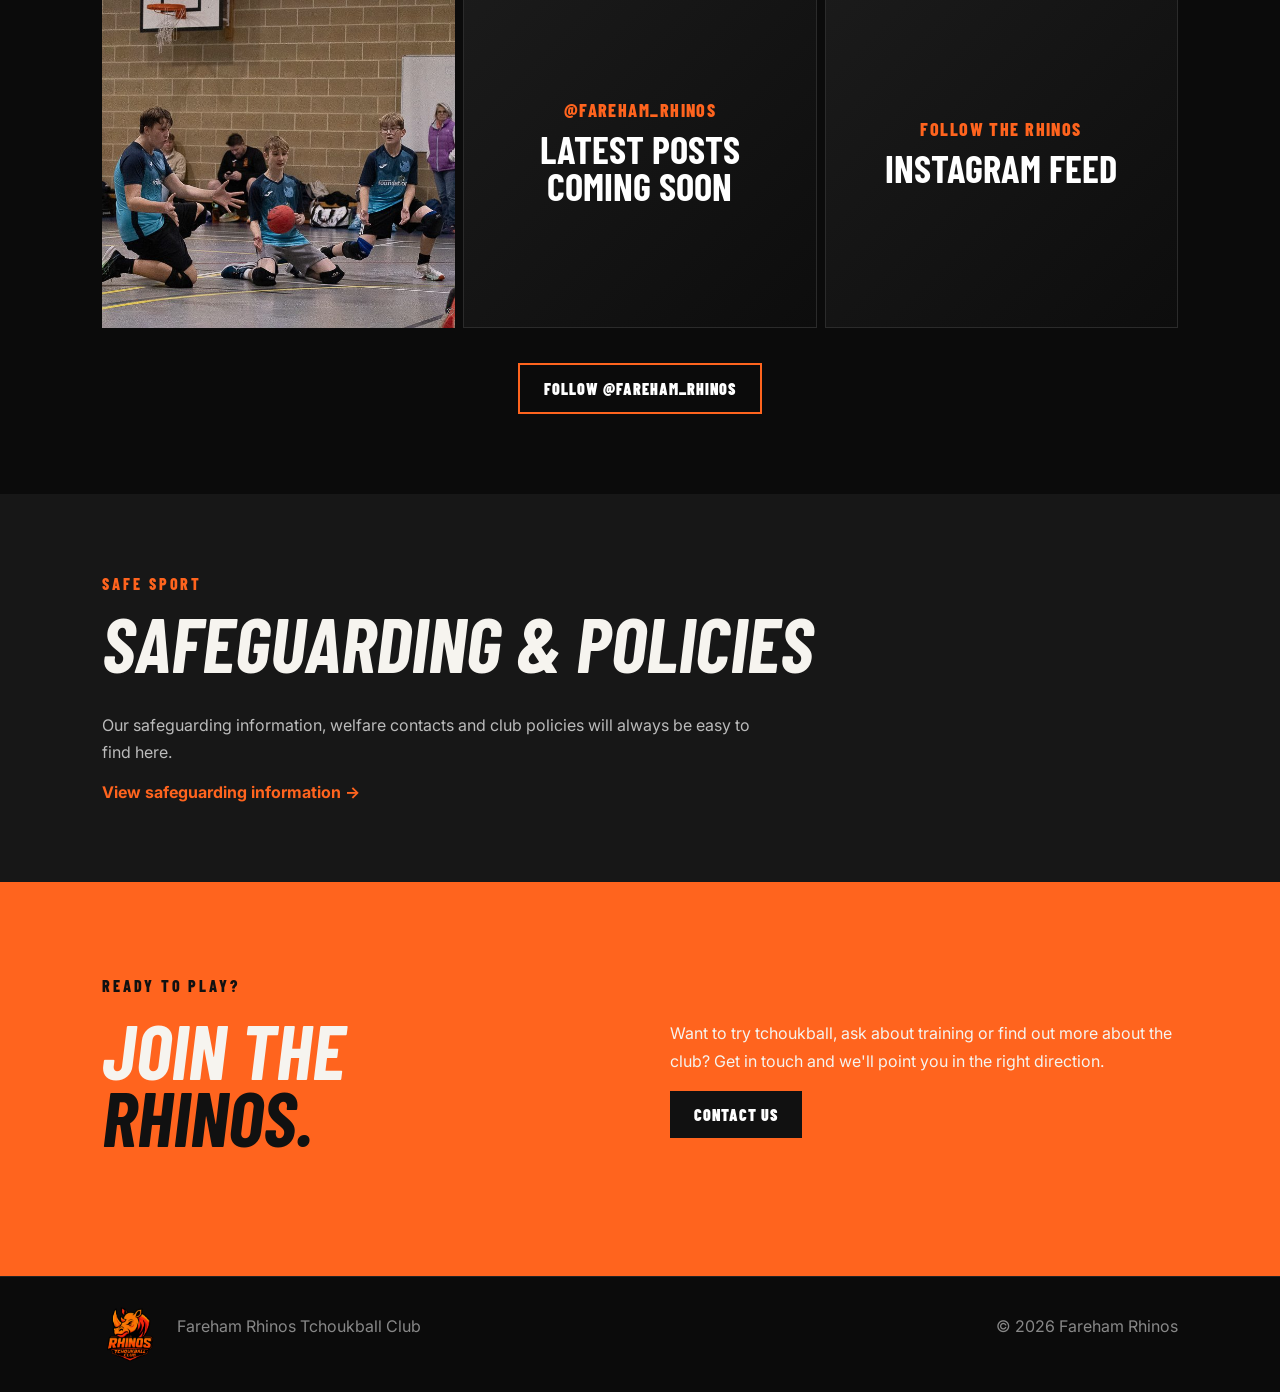
==== commit 4f48a0e3: "Connect Spond invitation" ====
--- a/index.html
+++ b/index.html
@@ -16,7 +16,7 @@
   <button class="menu" aria-label="Open menu" aria-expanded="false">☰</button>
   <nav>
     <a href="#home">Home</a><a href="team.html">Team</a><a href="join.html">Join Us</a><a href="#gallery">Gallery</a>
-    <a href="safeguarding.html">Safeguarding</a><a href="#contact">Contact</a><a class="nav-cta" href="#spond">Spond</a>
+    <a href="safeguarding.html">Safeguarding</a><a href="#contact">Contact</a><a class="nav-cta" href="https://spond.com/invite/VKPPV" target="_blank" rel="noopener">Spond</a>
   </nav>
 </header>
 
--- a/styles.css
+++ b/styles.css
@@ -1,5 +1,6 @@
-:root{--orange:#ff641e;--orange2:#e84712;--black:#0b0b0b;--charcoal:#151515;--white:#f6f4ef;--muted:#a6a6a6}*{box-sizing:border-box}html{scroll-behavior:smooth}body{margin:0;background:var(--black);color:var(--white);font-family:Inter,Arial,sans-serif}h1,h2,.eyebrow,nav,.button,.match-team,.match-score{font-family:"Barlow Condensed",Arial,sans-serif;text-transform:uppercase}h1,h2,p{margin-top:0}.site-header{height:90px;padding:8px clamp(20px,5vw,76px);display:flex;align-items:center;justify-content:space-between;background:#090909;position:sticky;top:0;z-index:20;border-bottom:1px solid #222}.brand img{width:78px;height:78px;object-fit:contain}.site-header nav{display:flex;gap:30px;align-items:center}.site-header a{color:white;text-decoration:none;font-weight:800;letter-spacing:.04em}.nav-cta,.button{background:var(--orange);padding:14px 24px!important;color:white!important;text-decoration:none;font-weight:900;letter-spacing:.06em;display:inline-block}.menu{display:none;background:none;color:white;border:0;font-size:28px}.hero{min-height:650px;position:relative;display:flex;align-items:center;padding:80px clamp(24px,8vw,120px);background:linear-gradient(90deg,rgba(5,5,5,.96) 0%,rgba(5,5,5,.78) 42%,rgba(5,5,5,.18) 75%),url("hero.jpg") center 38%/cover no-repeat;overflow:hidden}.hero:after{content:"";position:absolute;right:-5%;top:0;width:55%;height:100%;background:linear-gradient(135deg,transparent 0 15%,rgba(255,100,30,.2) 15% 17%,transparent 17% 30%,rgba(255,100,30,.08) 30% 55%,transparent 55%)}.hero-content{max-width:760px;z-index:2}.eyebrow{font-weight:800;letter-spacing:.18em;font-size:16px}.orange{color:var(--orange)!important}.hero h1{font-size:clamp(70px,10vw,150px);line-height:.78;margin:18px 0 32px;font-style:italic;letter-spacing:-.035em}.hero h1 span,.contact h2 span{color:var(--orange)}.hero-copy{max-width:590px;color:#ccc;font-size:18px;line-height:1.7}.actions{display:flex;gap:30px;align-items:center;margin-top:34px}.text-link{color:white;text-decoration:none;font-weight:700}.matches,.social,.policy{padding:80px clamp(24px,8vw,120px)}.section-heading h2,.training h2,.about h2,.policy h2,.contact h2{font-size:clamp(46px,6vw,84px);line-height:.88;margin-bottom:35px;font-style:italic}.match-grid{display:grid;grid-template-columns:repeat(3,1fr);gap:12px}.match-card{background:#171717;border-top:4px solid #333;padding:24px;min-height:190px}.match-card.result{border-color:var(--orange)}.match-type{font-size:12px;color:var(--muted);font-weight:700;text-transform:uppercase;letter-spacing:.12em}.match-team{font-size:25px;font-weight:800;margin:18px 0 8px}.match-score{font-size:42px;font-weight:900;color:var(--orange)}.match-meta{font-size:13px;color:var(--muted);line-height:1.6}.match-versus{display:grid;grid-template-columns:1fr auto 1fr;align-items:center;gap:12px;margin:24px 0 18px;font-family:"Barlow Condensed";font-size:20px;font-weight:800;text-transform:uppercase}.match-versus span:last-child{text-align:right}.match-versus strong{font-size:34px;color:var(--orange);white-space:nowrap}.match-card.tournament{border-color:#fff;position:relative}.tournament-mark{font-size:34px;margin:18px 0 4px}.tournament .match-team{font-size:30px;line-height:1.05}.tournament .match-meta{margin-top:18px}.training{display:grid;grid-template-columns:1fr 1fr;background:#f2f0eb;color:#111}.training-copy{padding:90px clamp(24px,8vw,120px)}.training-copy>p:not(.eyebrow){max-width:560px;line-height:1.7;color:#555}.training-facts{display:flex;gap:50px;margin:35px 0}.training-facts div{display:flex;flex-direction:column}.training-facts strong{font-family:"Barlow Condensed";font-size:23px}.training-facts span{color:#666;margin-top:4px}.training-photo{min-height:550px;background:url("training.jpg") center/cover no-repeat}.about{display:grid;grid-template-columns:.75fr 1fr 1fr;padding:90px clamp(24px,8vw,120px);gap:50px;background:#101010;align-items:center}.about-photo img{width:100%;height:420px;object-fit:cover;object-position:center;display:block}.about-copy{font-size:18px;line-height:1.8;color:#bbb;padding-top:55px}.social{text-align:center}.social-grid{display:grid;grid-template-columns:repeat(4,1fr);gap:8px;margin:35px 0}.social-grid img{width:100%;aspect-ratio:1;object-fit:cover;display:block;filter:saturate(.9);transition:transform .25s ease,filter .25s ease}.social-grid img:hover{filter:saturate(1.15);transform:scale(1.015)}.outline{background:transparent;border:2px solid var(--orange)}.policy{background:#171717}.policy>p:not(.eyebrow){color:#bbb;max-width:650px;line-height:1.7}.contact{padding:90px clamp(24px,8vw,120px);background:var(--orange);display:grid;grid-template-columns:1fr 1fr;gap:60px;align-items:center}.contact .eyebrow{color:#111}.contact h2 span{color:#111}.contact p{line-height:1.7;max-width:520px}.dark{background:#111!important}footer{padding:30px clamp(24px,8vw,120px);display:flex;align-items:center;gap:20px;color:#888;border-top:1px solid #222}footer img{width:55px}footer p:last-child{margin-left:auto}@media(max-width:1050px){.match-versus{grid-template-columns:1fr;text-align:left}.match-versus span:last-child{text-align:left}.match-versus strong{font-size:38px}}@media(max-width:850px){.site-header{height:72px}.brand img{width:60px;height:60px}.menu{display:block}.site-header nav{display:none;position:absolute;top:72px;left:0;right:0;background:#0b0b0b;padding:24px;flex-direction:column;align-items:flex-start}.site-header nav.open{display:flex}.hero{min-height:570px}.hero h1{font-size:72px}.match-grid{grid-template-columns:1fr 1fr}.training,.contact{grid-template-columns:1fr}.about{grid-template-columns:1fr}.about-photo img{height:360px}.training-copy{padding:65px 24px}.training-photo{min-height:330px}.social-grid{grid-template-columns:1fr 1fr}.about-copy{padding-top:0}.contact{gap:10px}footer{flex-wrap:wrap}footer p:last-child{margin-left:0;width:100%}}@media(max-width:500px){.match-grid{grid-template-columns:1fr}.hero h1{font-size:60px}.actions{align-items:flex-start;flex-direction:column}.training-facts{flex-direction:column;gap:18px}}.match-side{display:flex;flex-direction:column;align-items:flex-start;gap:8px}.match-side.opponent{align-items:flex-end;text-align:right}.team-badge{width:68px;height:68px;object-fit:contain;display:block}.tournament-brand{display:flex;align-items:center;gap:12px;margin:16px 0 4px}.tournament-badge{width:72px;height:72px}.tournament-brand .tournament-mark{margin:0;font-size:30px}@media(max-width:1050px){.match-side,.match-side.opponent{align-items:flex-start;text-align:left}.team-badge{width:60px;height:60px}}
+:root{--orange:#ff641e;--orange2:#e84712;--black:#0b0b0b;--charcoal:#151515;--white:#f6f4ef;--muted:#a6a6a6}*{box-sizing:border-box}html{scroll-behavior:smooth}body{margin:0;background:var(--black);color:var(--white);font-family:Inter,Arial,sans-serif}h1,h2,.eyebrow,nav,.button,.match-team,.match-score{font-family:"Barlow Condensed",Arial,sans-serif;text-transform:uppercase}h1,h2,p{margin-top:0}.site-header{height:90px;padding:8px clamp(20px,5vw,76px);display:flex;align-items:center;justify-content:space-between;background:#090909;position:sticky;top:0;z-index:20;border-bottom:1px solid #222}.brand img{width:78px;height:78px;object-fit:contain}.site-header nav{display:flex;gap:30px;align-items:center}.site-header a{color:white;text-decoration:none;font-weight:800;letter-spacing:.04em}.nav-cta,.button{background:var(--orange);padding:14px 24px!important;color:white!important;text-decoration:none;font-weight:900;letter-spacing:.06em;display:inline-block}.menu{display:none;background:none;color:white;border:0;font-size:28px}.hero{min-height:650px;position:relative;display:flex;align-items:center;padding:80px clamp(24px,8vw,120px);background:linear-gradient(90deg,rgba(5,5,5,.96) 0%,rgba(5,5,5,.78) 42%,rgba(5,5,5,.18) 75%),url("hero.jpg") center 38%/cover no-repeat;overflow:hidden}.hero:after{content:"";position:absolute;right:-5%;top:0;width:55%;height:100%;background:linear-gradient(135deg,transparent 0 15%,rgba(255,100,30,.2) 15% 17%,transparent 17% 30%,rgba(255,100,30,.08) 30% 55%,transparent 55%)}.hero-content{max-width:760px;z-index:2}.eyebrow{font-weight:800;letter-spacing:.18em;font-size:16px}.orange{color:var(--orange)!important}.hero h1{font-size:clamp(70px,10vw,150px);line-height:.78;margin:18px 0 32px;font-style:italic;letter-spacing:-.035em}.hero h1 span,.contact h2 span{color:var(--orange)}.hero-copy{max-width:590px;color:#ccc;font-size:18px;line-height:1.7}.actions{display:flex;gap:30px;align-items:center;margin-top:34px}.text-link{color:white;text-decoration:none;font-weight:700}.matches,.social,.policy{padding:80px clamp(24px,8vw,120px)}.section-heading h2,.training h2,.about h2,.policy h2,.contact h2{font-size:clamp(46px,6vw,84px);line-height:.88;margin-bottom:35px;font-style:italic}.match-grid{display:grid;grid-template-columns:repeat(3,1fr);gap:12px}.match-card{background:#171717;border-top:4px solid #333;padding:24px;min-height:190px}.match-card.result{border-color:var(--orange)}.match-type{font-size:12px;color:var(--muted);font-weight:700;text-transform:uppercase;letter-spacing:.12em}.match-team{font-size:25px;font-weight:800;margin:18px 0 8px}.match-score{font-size:42px;font-weight:900;color:var(--orange)}.match-meta{font-size:13px;color:var(--muted);line-height:1.6}.match-versus{display:grid;grid-template-columns:1fr auto 1fr;align-items:center;gap:12px;margin:24px 0 18px;font-family:"Barlow Condensed";font-size:20px;font-weight:800;text-transform:uppercase}.match-versus span:last-child{text-align:right}.match-versus strong{font-size:34px;color:var(--orange);white-space:nowrap}.match-card.tournament{border-color:#fff;position:relative}.tournament-mark{font-size:34px;margin:18px 0 4px}.tournament .match-team{font-size:30px;line-height:1.05}.tournament .match-meta{margin-top:18px}.training{display:grid;grid-template-columns:1fr 1fr;background:#f2f0eb;color:#111}.training-copy{padding:90px clamp(24px,8vw,120px)}.training-copy>p:not(.eyebrow){max-width:560px;line-height:1.7;color:#555}.training-facts{display:flex;gap:50px;margin:35px 0}.training-facts div{display:flex;flex-direction:column}.training-facts strong{font-family:"Barlow Condensed";font-size:23px}.training-facts span{color:#666;margin-top:4px}.training-photo{min-height:550px;background:url("training.jpg") center/cover no-repeat}.about{display:grid;grid-template-columns:.75fr 1fr 1fr;padding:90px clamp(24px,8vw,120px);gap:50px;background:#101010;align-items:center}.about-photo img{width:100%;height:420px;object-fit:cover;object-position:center;display:block}.about-copy{font-size:18px;line-height:1.8;color:#bbb;padding-top:55px}.social{text-align:center}.social-grid{display:grid;grid-template-columns:repeat(3,1fr);gap:8px;margin:35px 0}.social-grid img{width:100%;aspect-ratio:1;object-fit:cover;display:block;filter:saturate(.9);transition:transform .25s ease,filter .25s ease}.social-grid img:hover{filter:saturate(1.15);transform:scale(1.015)}.outline{background:transparent;border:2px solid var(--orange)}.policy{background:#171717}.policy>p:not(.eyebrow){color:#bbb;max-width:650px;line-height:1.7}.contact{padding:90px clamp(24px,8vw,120px);background:var(--orange);display:grid;grid-template-columns:1fr 1fr;gap:60px;align-items:center}.contact .eyebrow{color:#111}.contact h2 span{color:#111}.contact p{line-height:1.7;max-width:520px}.dark{background:#111!important}footer{padding:30px clamp(24px,8vw,120px);display:flex;align-items:center;gap:20px;color:#888;border-top:1px solid #222}footer img{width:55px}footer p:last-child{margin-left:auto}@media(max-width:1050px){.match-versus{grid-template-columns:1fr;text-align:left}.match-versus span:last-child{text-align:left}.match-versus strong{font-size:38px}}@media(max-width:850px){.site-header{height:72px}.brand img{width:60px;height:60px}.menu{display:block}.site-header nav{display:none;position:absolute;top:72px;left:0;right:0;background:#0b0b0b;padding:24px;flex-direction:column;align-items:flex-start}.site-header nav.open{display:flex}.hero{min-height:570px}.hero h1{font-size:72px}.match-grid{grid-template-columns:1fr 1fr}.training,.contact{grid-template-columns:1fr}.about{grid-template-columns:1fr}.about-photo img{height:360px}.training-copy{padding:65px 24px}.training-photo{min-height:330px}.social-grid{grid-template-columns:1fr 1fr}.about-copy{padding-top:0}.contact{gap:10px}footer{flex-wrap:wrap}footer p:last-child{margin-left:0;width:100%}}@media(max-width:500px){.match-grid{grid-template-columns:1fr}.hero h1{font-size:60px}.actions{align-items:flex-start;flex-direction:column}.training-facts{flex-direction:column;gap:18px}}.match-side{display:flex;flex-direction:column;align-items:flex-start;gap:8px}.match-side.opponent{align-items:flex-end;text-align:right}.team-badge{width:68px;height:68px;object-fit:contain;display:block}.tournament-brand{display:flex;align-items:center;gap:12px;margin:16px 0 4px}.tournament-badge{width:72px;height:72px}.tournament-brand .tournament-mark{margin:0;font-size:30px}@media(max-width:1050px){.match-side,.match-side.opponent{align-items:flex-start;text-align:left}.team-badge{width:60px;height:60px}}
 .site-header nav a.active{color:var(--orange)}.join-hero{min-height:480px;display:flex;align-items:flex-end;padding:90px clamp(24px,8vw,120px);background:linear-gradient(90deg,rgba(5,5,5,.96),rgba(5,5,5,.55)),url("training.jpg") center 38%/cover no-repeat}.join-hero>div{max-width:760px}.join-hero h1,.join-intro h2,.join-form-section h2{font-family:"Barlow Condensed",Arial,sans-serif;text-transform:uppercase;font-style:italic;font-size:clamp(62px,9vw,120px);line-height:.8;margin:16px 0 28px}.join-hero h1 span{color:var(--orange)}.join-hero p:last-child{max-width:650px;color:#ddd;font-size:18px;line-height:1.7}.join-intro{padding:90px clamp(24px,8vw,120px);display:grid;grid-template-columns:1fr 1fr;gap:80px;background:#f2f0eb;color:#111}.join-intro h2,.join-form-section h2{font-size:clamp(50px,6vw,82px)}.join-intro>div>p:not(.eyebrow){color:#555;line-height:1.7;max-width:620px}.join-facts{display:grid;gap:12px}.join-facts>div{padding:22px 24px;background:#fff;border-left:4px solid var(--orange)}.join-facts span{display:block;font-size:11px;font-weight:800;letter-spacing:.16em;color:#777}.join-facts strong{display:block;font-family:"Barlow Condensed";font-size:28px;text-transform:uppercase;margin-top:5px}.join-facts p{margin:3px 0 0;color:#666}.join-form-section{padding:90px clamp(24px,8vw,120px);display:grid;grid-template-columns:.8fr 1.2fr;gap:80px;background:#111}.form-copy>p:not(.eyebrow){line-height:1.7;color:#bbb}.privacy-note{font-size:13px}.join-form{display:grid;grid-template-columns:1fr 1fr;gap:22px;background:#181818;padding:34px;border-top:4px solid var(--orange)}.field{display:flex;flex-direction:column;gap:8px}.field.full{grid-column:1/-1}.field label{font-family:"Barlow Condensed";font-weight:800;text-transform:uppercase;letter-spacing:.06em}.field input,.field select,.field textarea{width:100%;border:1px solid #444;background:#0d0d0d;color:#fff;padding:14px;font:inherit;border-radius:0}.field input:focus,.field select:focus,.field textarea:focus{outline:2px solid var(--orange);outline-offset:1px}.form-button{border:0;cursor:pointer;font-size:16px}.form-status{margin:12px 0 0;color:#ccc;font-size:13px;line-height:1.5}.honeypot{position:absolute!important;left:-9999px!important}@media(max-width:850px){.join-intro,.join-form-section{grid-template-columns:1fr;gap:45px}.join-form{grid-template-columns:1fr}.field{grid-column:1/-1}.join-hero{min-height:420px}}@media(max-width:500px){.join-form{padding:24px}.join-hero h1{font-size:64px}}
 
 .team-coming{min-height:calc(100vh - 90px);position:relative;display:flex;align-items:center;justify-content:center;text-align:center;padding:80px 24px;overflow:hidden;background:#0b0b0b}.team-coming-bg{position:absolute;inset:0;background:linear-gradient(rgba(5,5,5,.84),rgba(5,5,5,.94)),url("gallery-3.jpg") center/cover no-repeat;filter:grayscale(.25)}.team-coming-content{position:relative;z-index:1;max-width:900px}.team-coming-content>img{width:150px;height:150px;object-fit:contain;margin-bottom:22px}.team-coming h1{font-family:"Barlow Condensed",Arial,sans-serif;text-transform:uppercase;font-style:italic;font-size:clamp(62px,9vw,120px);line-height:.82;margin:16px 0 28px}.team-coming h1 span{color:var(--orange)}.team-coming-content>p:not(.eyebrow){max-width:620px;margin:0 auto 32px;color:#ccc;font-size:18px;line-height:1.7}@media(max-width:850px){.team-coming{min-height:calc(100vh - 72px)}.team-coming-content>img{width:120px;height:120px}}
-.safe-hero{min-height:500px;display:flex;align-items:flex-end;padding:90px clamp(24px,8vw,120px);background:linear-gradient(90deg,rgba(5,5,5,.97),rgba(5,5,5,.6)),url("gallery-2.jpg") center 42%/cover no-repeat}.safe-hero>div{max-width:850px}.safe-hero h1,.safe-lead h2,.safe-report h2,.safe-policy h2{font-family:"Barlow Condensed",Arial,sans-serif;text-transform:uppercase;font-style:italic;font-size:clamp(58px,8vw,110px);line-height:.82;margin:16px 0 28px}.safe-hero h1 span{color:var(--orange)}.safe-hero p:last-child{max-width:700px;color:#ddd;font-size:18px;line-height:1.7}.safe-lead{padding:90px clamp(24px,8vw,120px);display:grid;grid-template-columns:1fr 1fr;gap:80px;background:#f2f0eb;color:#111}.safe-lead h2,.safe-report h2,.safe-policy h2{font-size:clamp(50px,6vw,82px)}.safe-lead>div:first-child>p:not(.eyebrow){color:#555;line-height:1.7;max-width:620px}.safe-principles{display:grid;gap:12px}.safe-principles>div{background:#fff;padding:22px 24px;border-left:4px solid var(--orange)}.safe-principles span{font-family:"Barlow Condensed";font-size:15px;font-weight:900;color:var(--orange)}.safe-principles strong{display:block;font-family:"Barlow Condensed";font-size:27px;text-transform:uppercase;margin:4px 0}.safe-principles p{color:#666;line-height:1.55;margin:0}.safe-emergency{padding:28px clamp(24px,8vw,120px);background:var(--orange);color:#111}.safe-emergency>div{max-width:1050px}.safe-emergency strong{font-family:"Barlow Condensed";font-size:30px}.safe-emergency p{margin:6px 0 0;line-height:1.6}.safe-report{padding:90px clamp(24px,8vw,120px);display:grid;grid-template-columns:.8fr 1.2fr;gap:80px;background:#111}.safe-pending{font-size:12px;line-height:1.55;color:#888;margin-top:15px}.safe-policy{padding:90px clamp(24px,8vw,120px);display:grid;grid-template-columns:1fr 1fr;gap:80px;background:#191919}.safe-policy>div:last-child{padding-top:30px;color:#bbb;line-height:1.75}.policy-status{border-left:3px solid var(--orange);padding-left:18px;color:#ddd!important}@media(max-width:850px){.safe-lead,.safe-report,.safe-policy{grid-template-columns:1fr;gap:45px}.safe-hero{min-height:430px}}@media(max-width:500px){.safe-hero h1{font-size:58px}}+.safe-hero{min-height:500px;display:flex;align-items:flex-end;padding:90px clamp(24px,8vw,120px);background:linear-gradient(90deg,rgba(5,5,5,.97),rgba(5,5,5,.6)),url("gallery-2.jpg") center 42%/cover no-repeat}.safe-hero>div{max-width:850px}.safe-hero h1,.safe-lead h2,.safe-report h2,.safe-policy h2{font-family:"Barlow Condensed",Arial,sans-serif;text-transform:uppercase;font-style:italic;font-size:clamp(58px,8vw,110px);line-height:.82;margin:16px 0 28px}.safe-hero h1 span{color:var(--orange)}.safe-hero p:last-child{max-width:700px;color:#ddd;font-size:18px;line-height:1.7}.safe-lead{padding:90px clamp(24px,8vw,120px);display:grid;grid-template-columns:1fr 1fr;gap:80px;background:#f2f0eb;color:#111}.safe-lead h2,.safe-report h2,.safe-policy h2{font-size:clamp(50px,6vw,82px)}.safe-lead>div:first-child>p:not(.eyebrow){color:#555;line-height:1.7;max-width:620px}.safe-principles{display:grid;gap:12px}.safe-principles>div{background:#fff;padding:22px 24px;border-left:4px solid var(--orange)}.safe-principles span{font-family:"Barlow Condensed";font-size:15px;font-weight:900;color:var(--orange)}.safe-principles strong{display:block;font-family:"Barlow Condensed";font-size:27px;text-transform:uppercase;margin:4px 0}.safe-principles p{color:#666;line-height:1.55;margin:0}.safe-emergency{padding:28px clamp(24px,8vw,120px);background:var(--orange);color:#111}.safe-emergency>div{max-width:1050px}.safe-emergency strong{font-family:"Barlow Condensed";font-size:30px}.safe-emergency p{margin:6px 0 0;line-height:1.6}.safe-report{padding:90px clamp(24px,8vw,120px);display:grid;grid-template-columns:.8fr 1.2fr;gap:80px;background:#111}.safe-pending{font-size:12px;line-height:1.55;color:#888;margin-top:15px}.safe-policy{padding:90px clamp(24px,8vw,120px);display:grid;grid-template-columns:1fr 1fr;gap:80px;background:#191919}.safe-policy>div:last-child{padding-top:30px;color:#bbb;line-height:1.75}.policy-status{border-left:3px solid var(--orange);padding-left:18px;color:#ddd!important}@media(max-width:850px){.safe-lead,.safe-report,.safe-policy{grid-template-columns:1fr;gap:45px}.safe-hero{min-height:430px}}@media(max-width:500px){.safe-hero h1{font-size:58px}}
+.instagram-preview a{display:block;overflow:hidden;text-decoration:none}.instagram-coming{aspect-ratio:1;background:linear-gradient(135deg,#1b1b1b,#0d0d0d);border:1px solid #2b2b2b;display:flex!important;flex-direction:column;align-items:center;justify-content:center;padding:24px;color:#fff;text-transform:uppercase;font-family:"Barlow Condensed",Arial,sans-serif}.instagram-coming span{color:var(--orange);font-size:18px;font-weight:800;letter-spacing:.08em}.instagram-coming strong{font-size:clamp(24px,3vw,40px);line-height:.95;margin-top:10px;max-width:240px}.instagram-preview a:hover img{filter:saturate(1.15);transform:scale(1.015)}
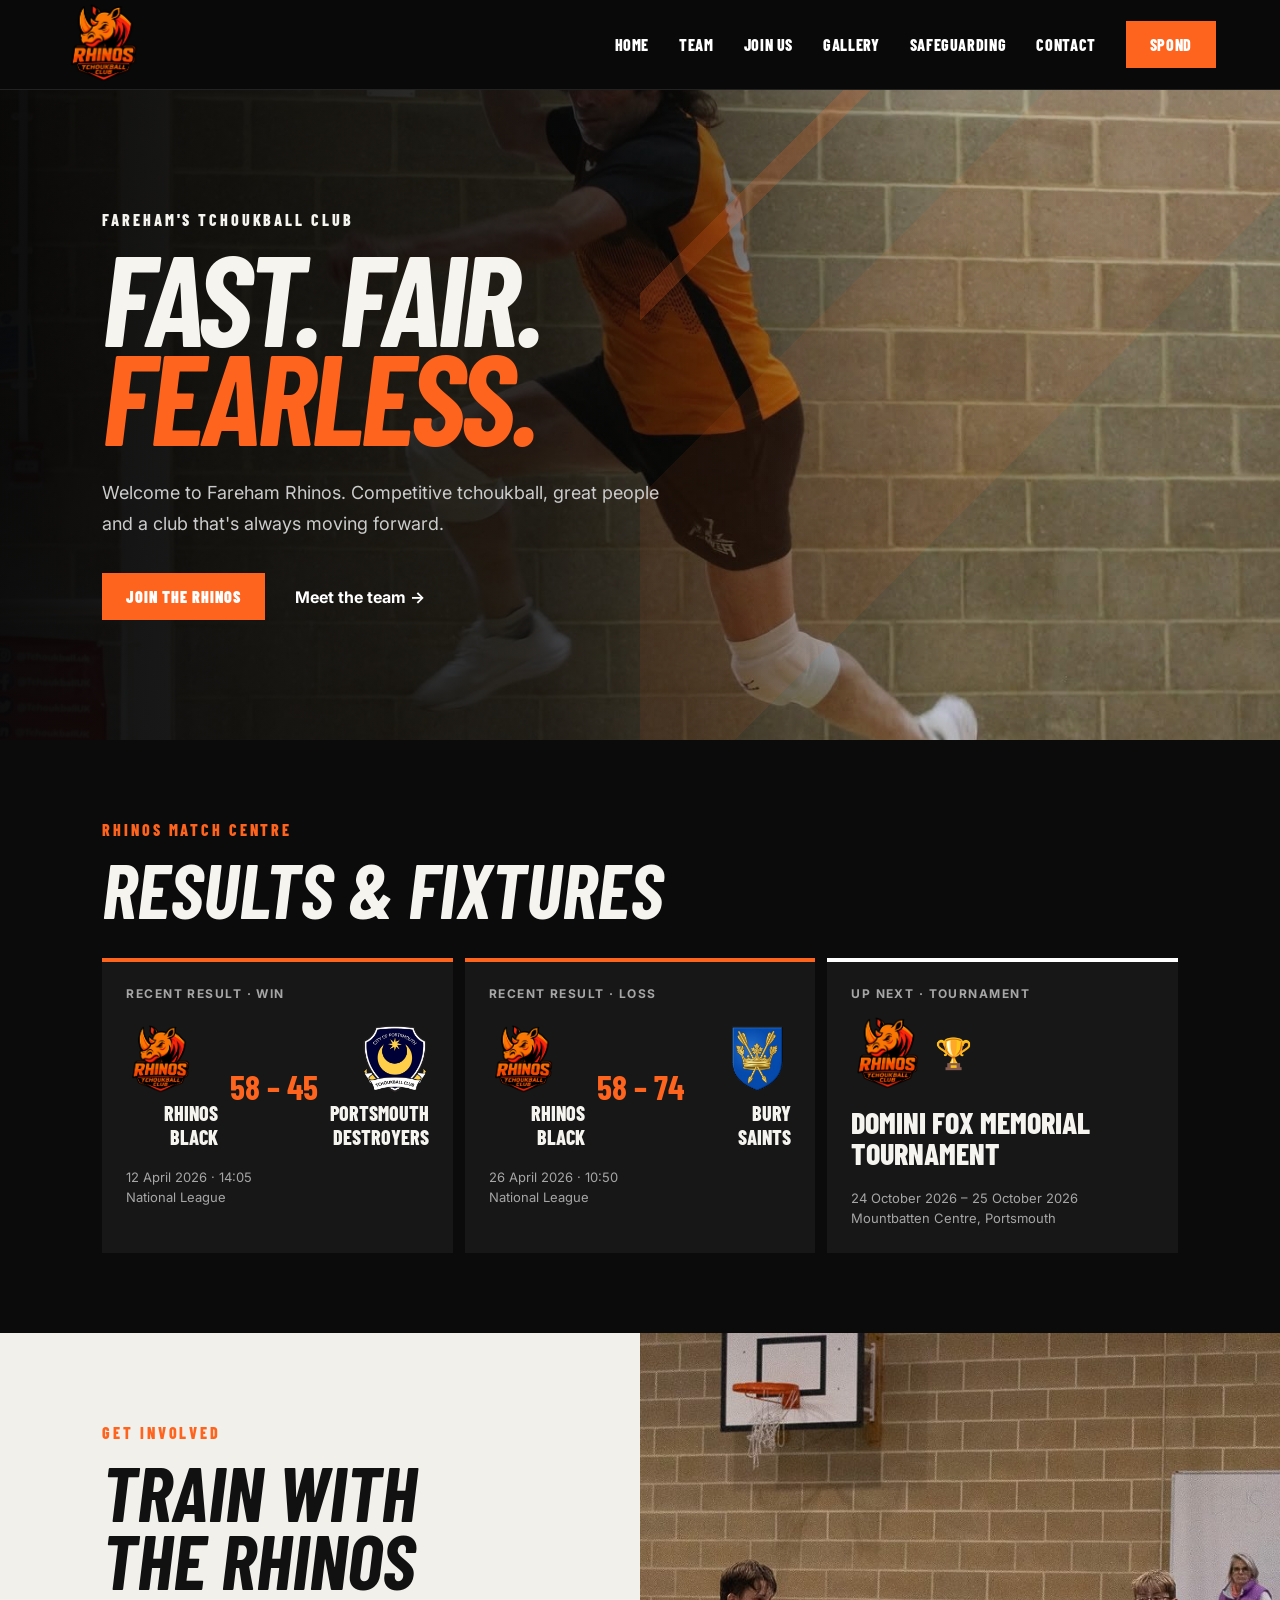
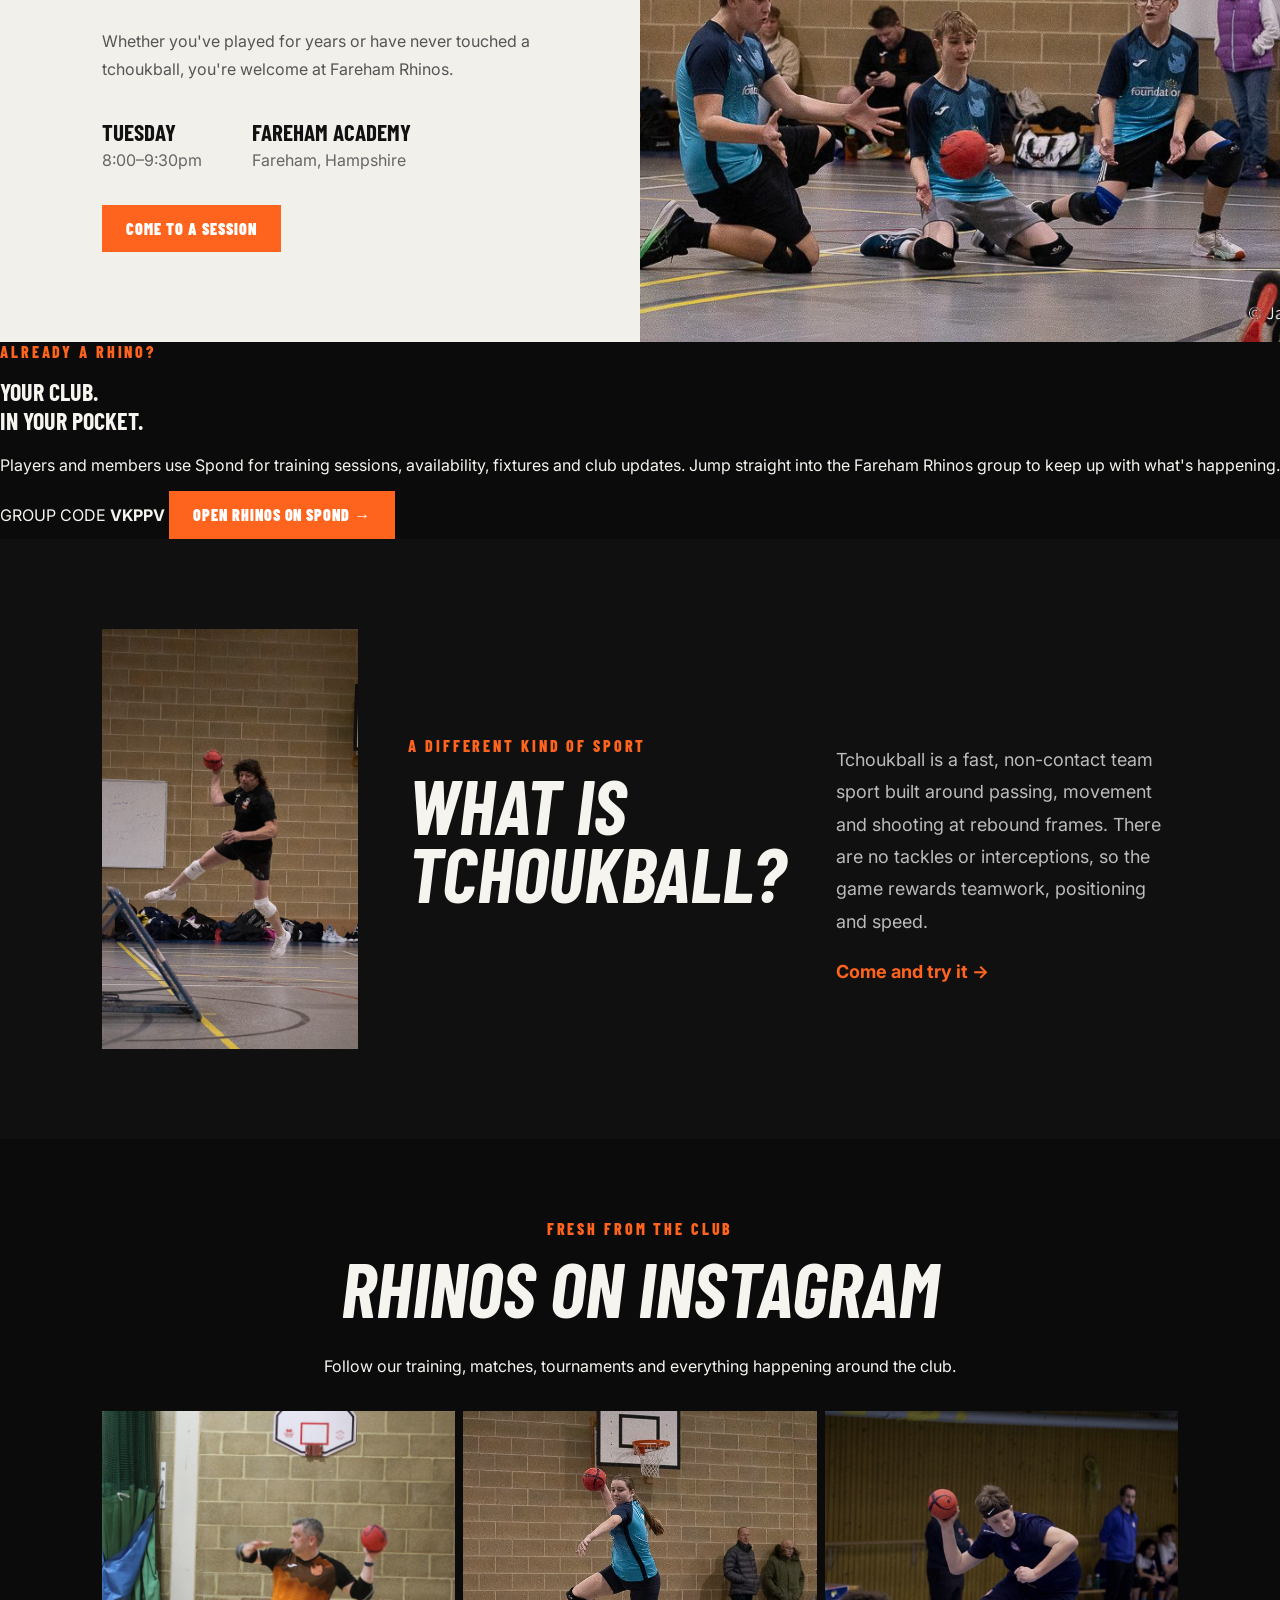
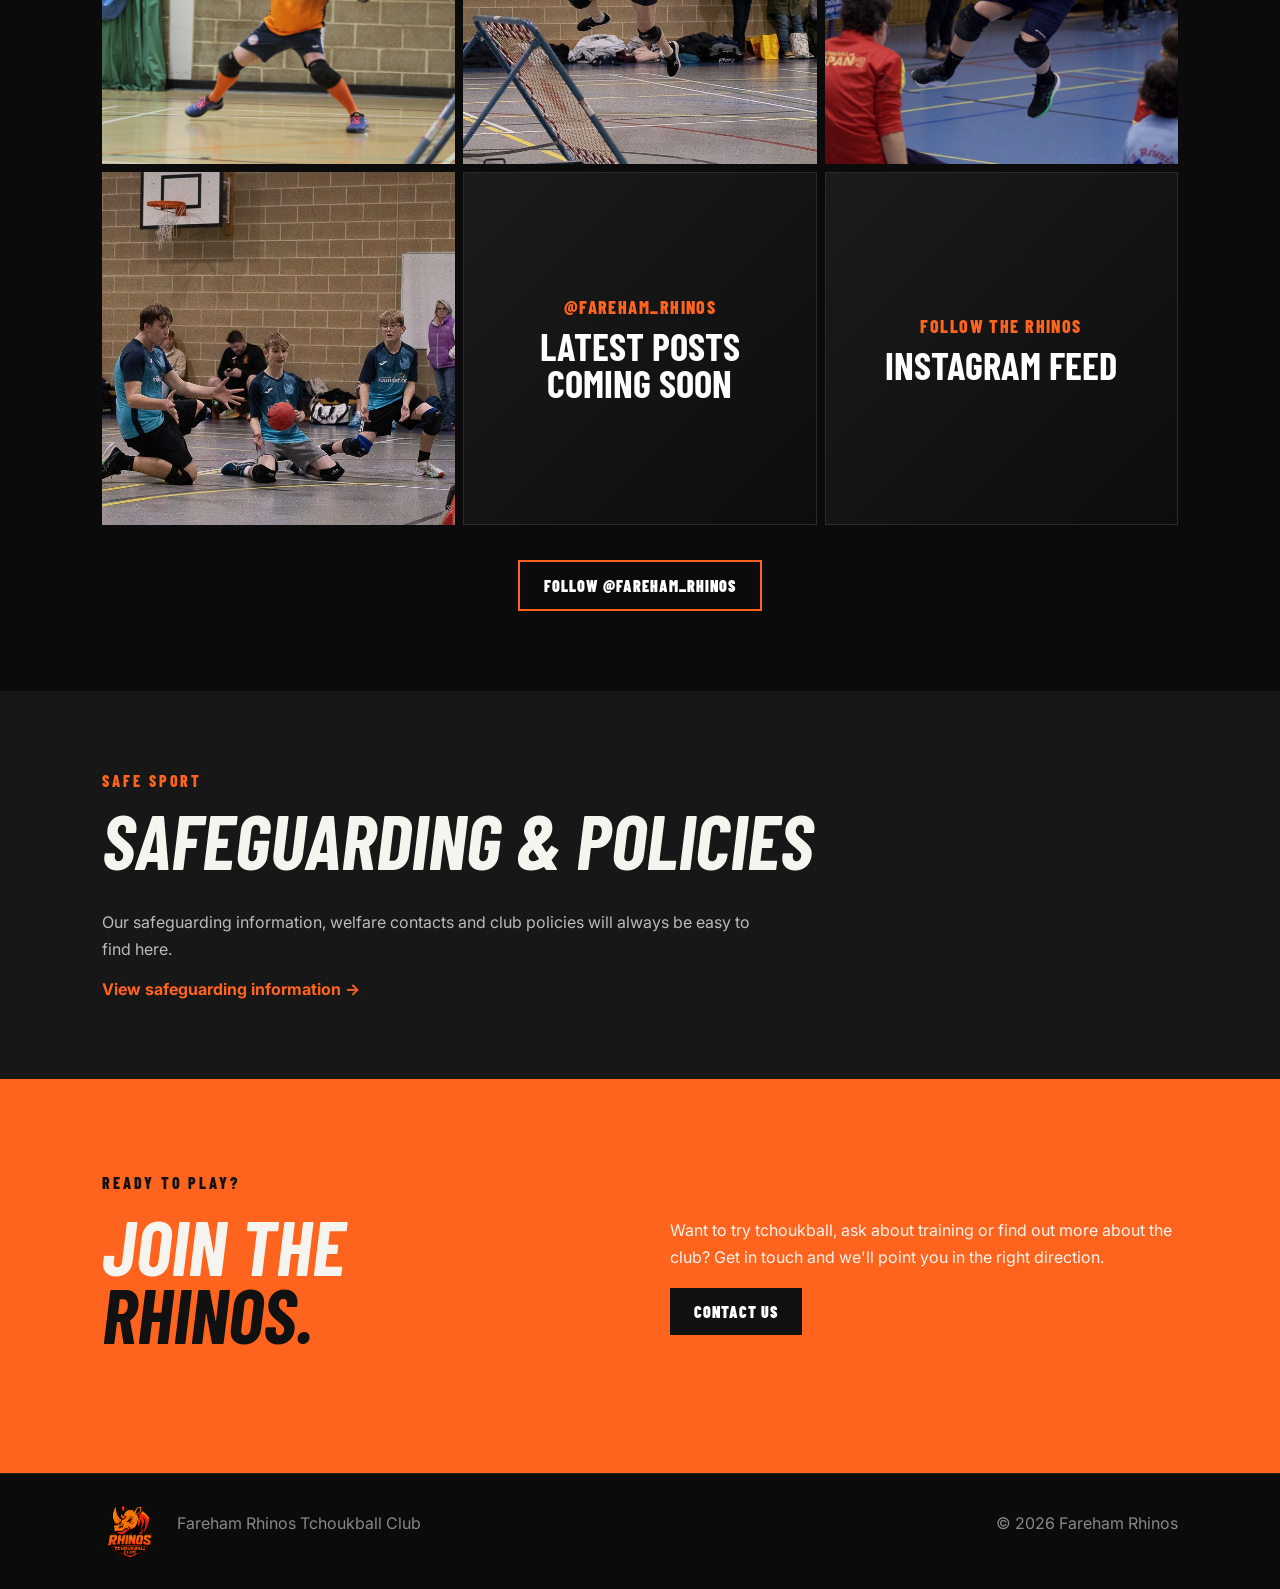
==== commit 87fd9358: "Add Spond member hub to homepage" ====
--- a/index.html
+++ b/index.html
@@ -49,6 +49,18 @@
   <div class="training-photo" role="img" aria-label="Fareham Rhinos players training"></div>
 </section>
 
+<section class="spond-hub" aria-label="Spond member hub">
+  <div class="spond-hub-copy">
+    <p class="eyebrow orange">Already a Rhino?</p>
+    <h2>YOUR CLUB.<br>IN YOUR POCKET.</h2>
+    <p>Players and members use Spond for training sessions, availability, fixtures and club updates. Jump straight into the Fareham Rhinos group to keep up with what's happening.</p>
+  </div>
+  <div class="spond-hub-action">
+    <span class="spond-code">GROUP CODE <strong>VKPPV</strong></span>
+    <a class="button" href="https://spond.com/invite/VKPPV" target="_blank" rel="noopener">Open Rhinos on Spond →</a>
+  </div>
+</section>
+
 <section class="about" id="team">
   <div class="about-photo"><img src="tchoukball.jpg" alt="Tchoukball player shooting at a rebound frame"></div>
   <div class="about-heading"><p class="eyebrow orange">A different kind of sport</p><h2>WHAT IS<br>TCHOUKBALL?</h2></div>
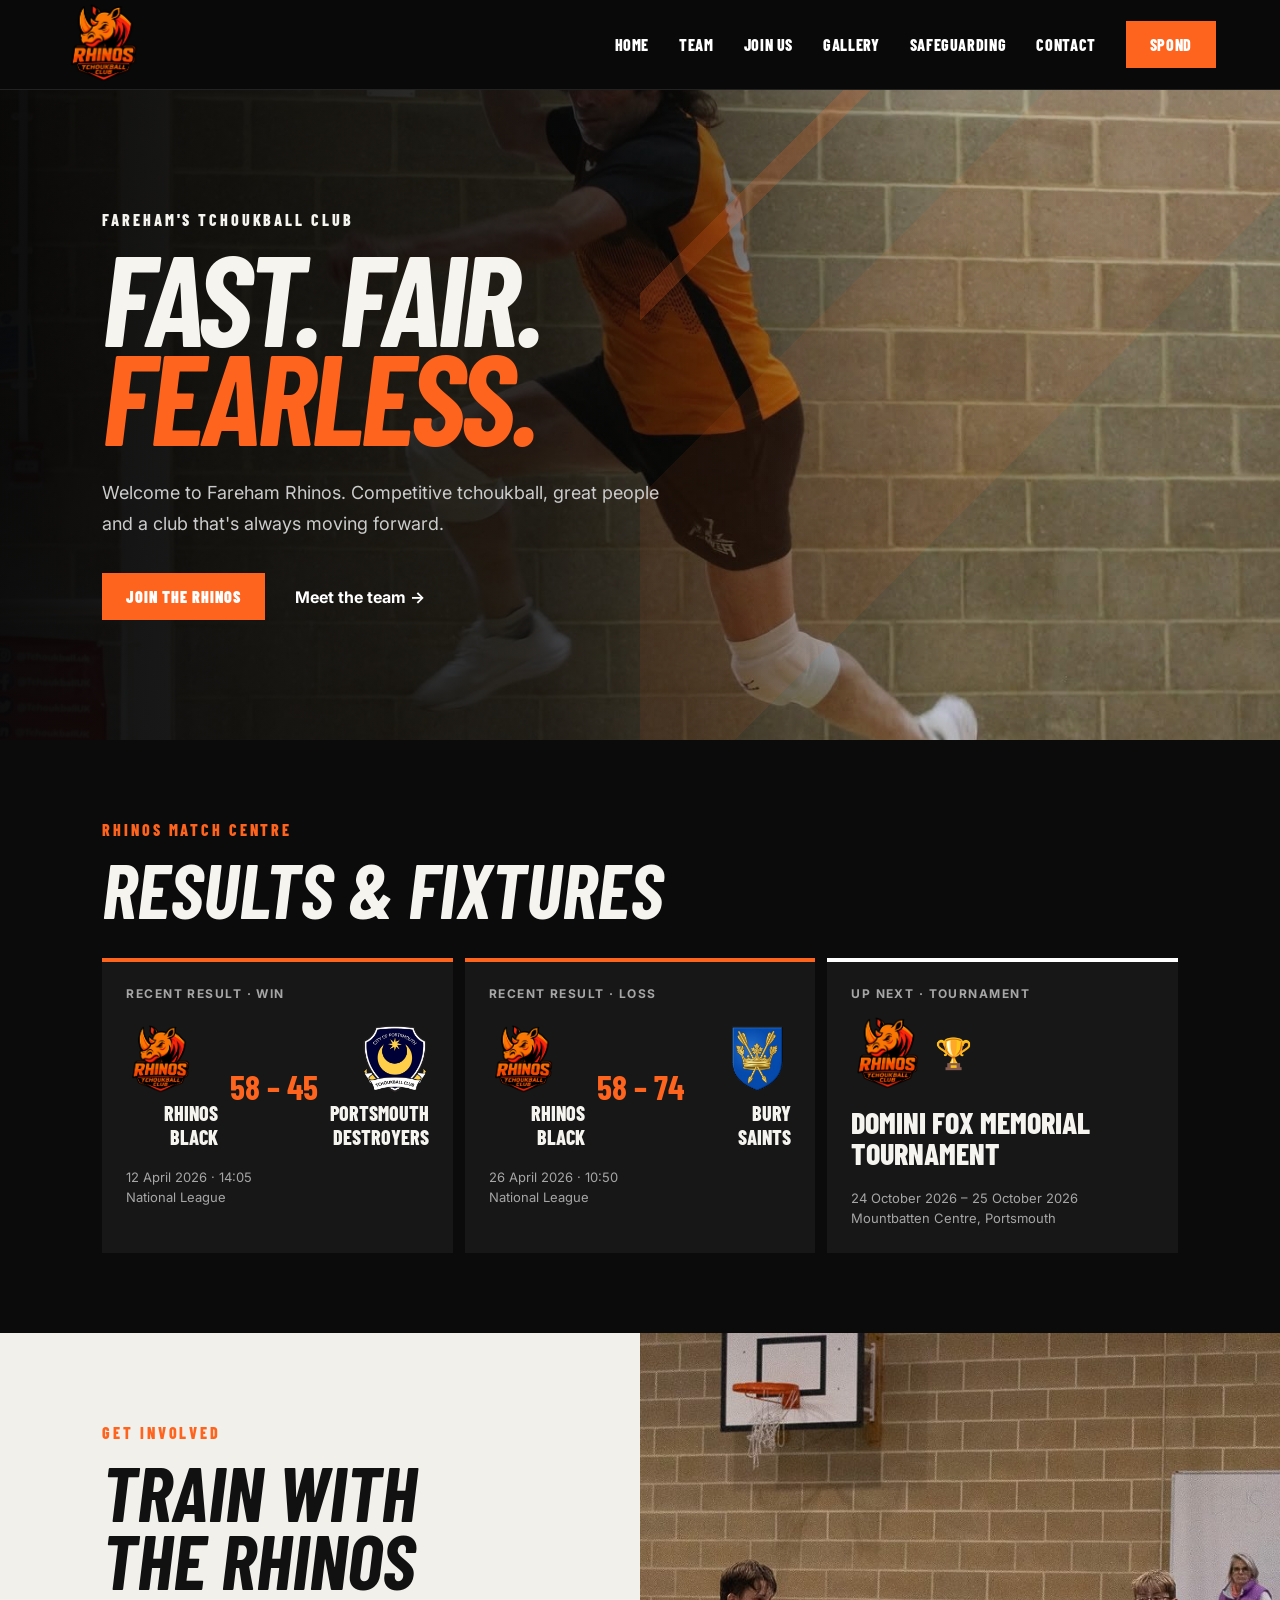
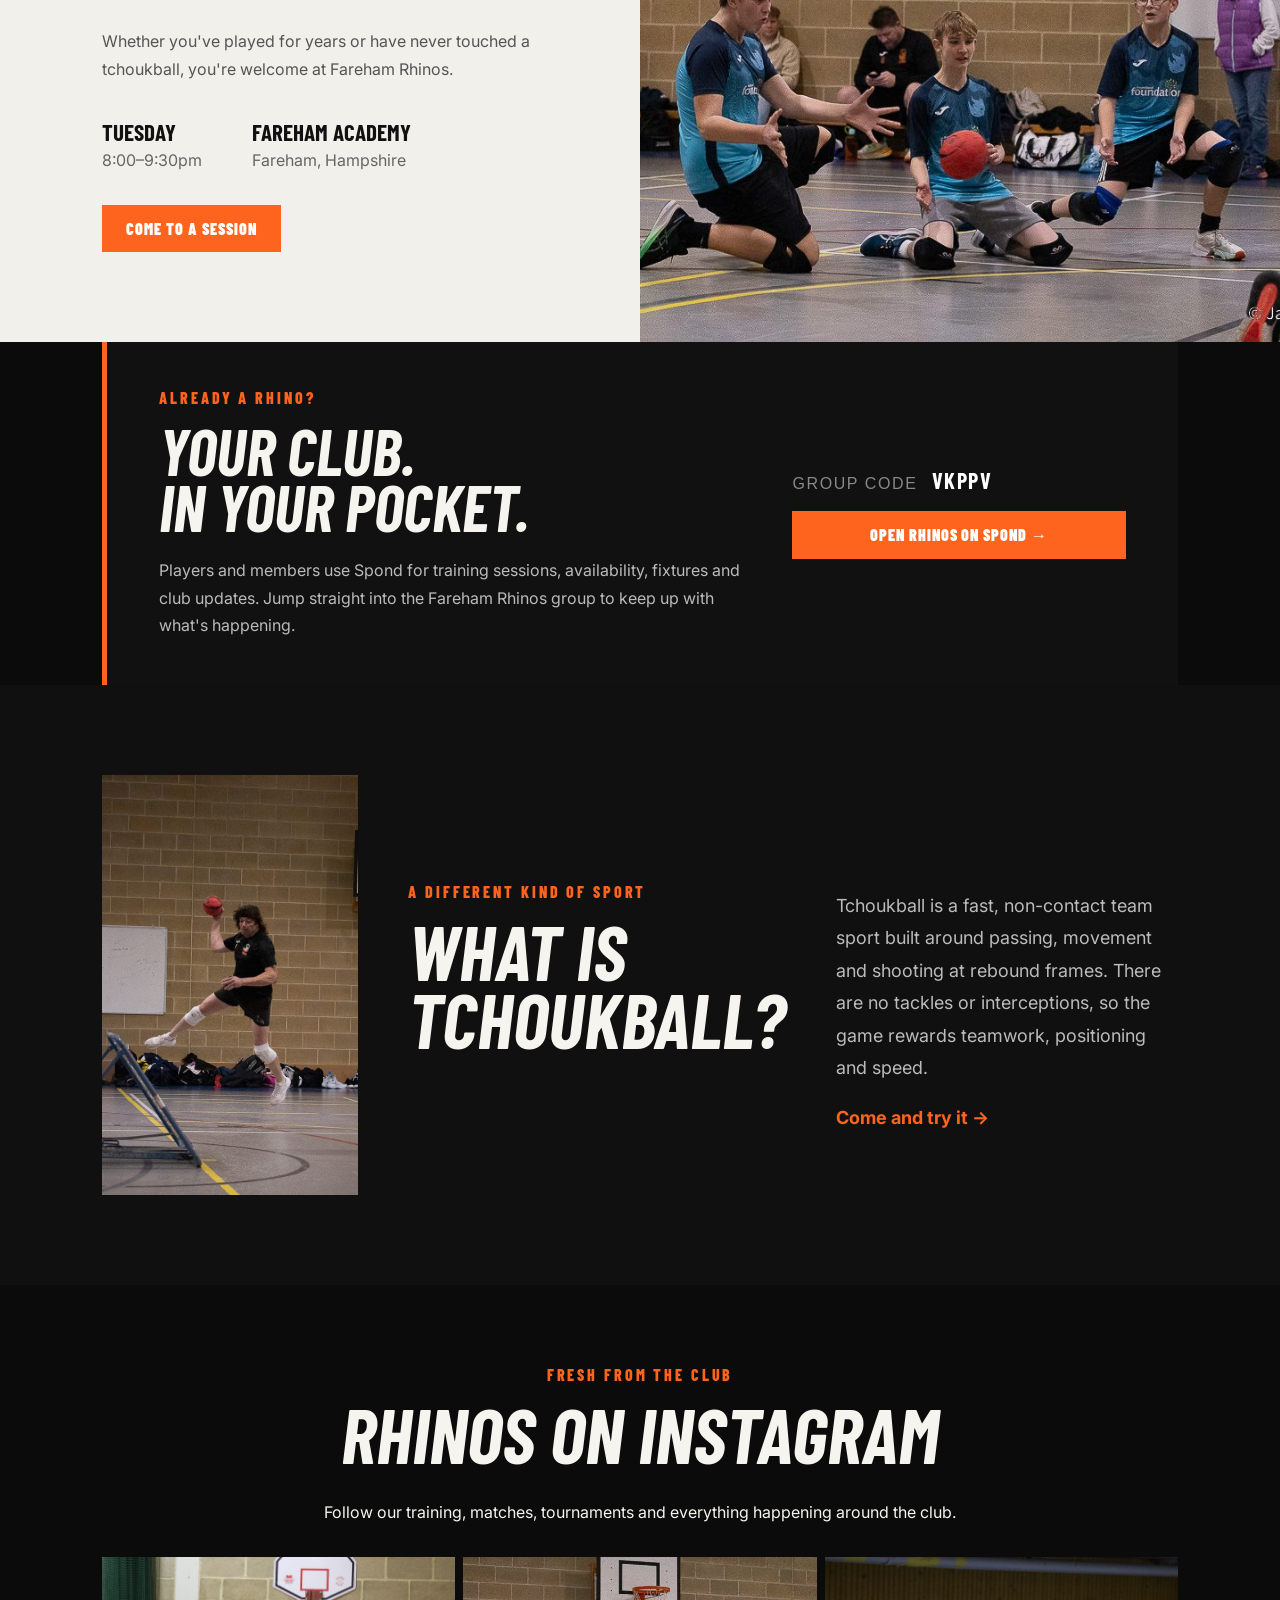
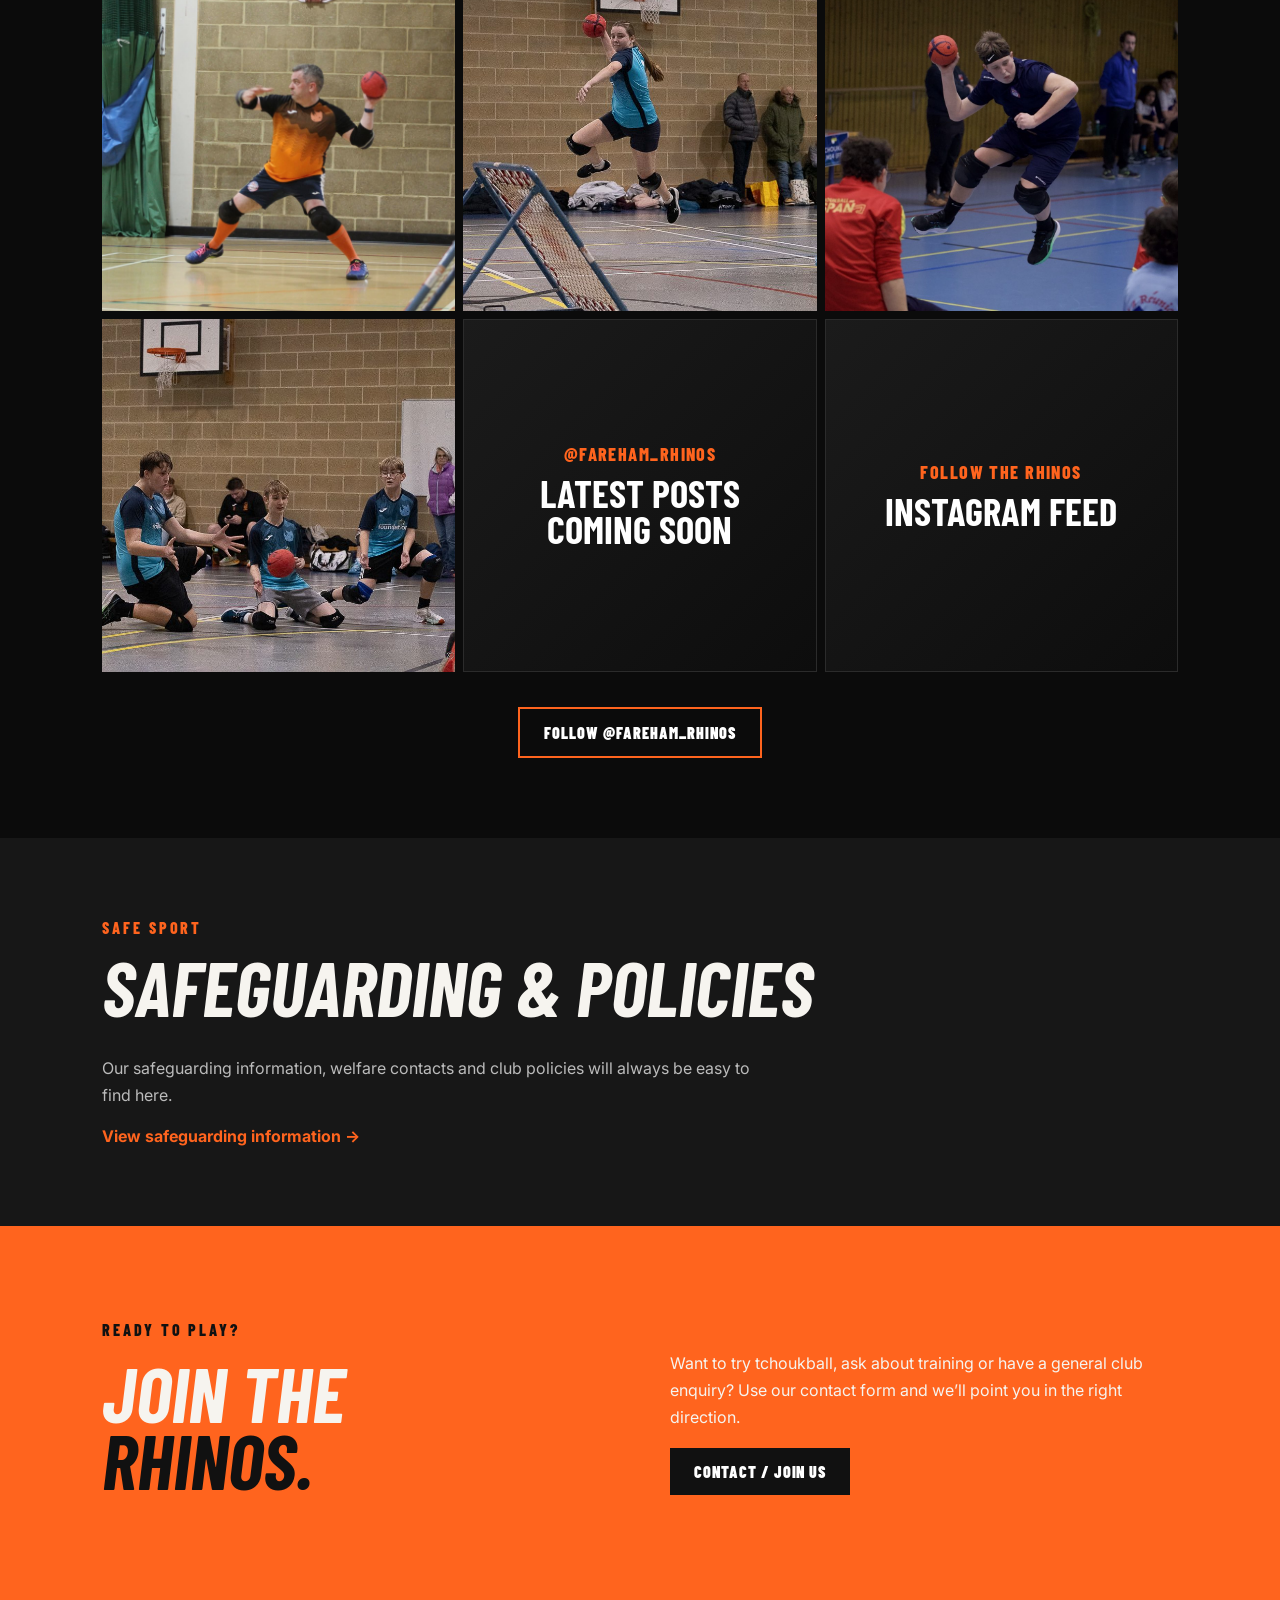
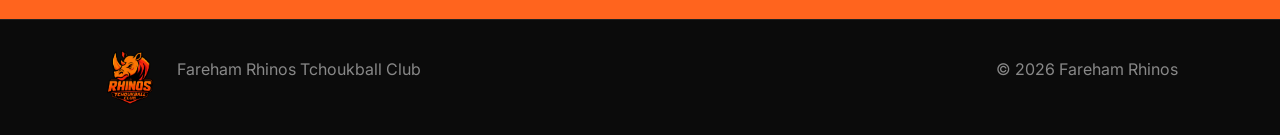
==== commit 30fc5f64: "Route contact enquiries to Join Us form" ====
--- a/index.html
+++ b/index.html
@@ -88,7 +88,7 @@
 
 <section class="contact" id="contact">
   <div><p class="eyebrow">Ready to play?</p><h2>JOIN THE<br><span>RHINOS.</span></h2></div>
-  <div><p>Want to try tchoukball, ask about training or find out more about the club? Get in touch and we'll point you in the right direction.</p><a class="button dark" href="mailto:hello@example.com">Contact us</a></div>
+  <div><p>Want to try tchoukball, ask about training or have a general club enquiry? Use our contact form and we’ll point you in the right direction.</p><a class="button dark" href="join.html#enquire">Contact / Join Us</a></div>
 </section>
 </main>
 
--- a/styles.css
+++ b/styles.css
@@ -4,3 +4,40 @@
 .team-coming{min-height:calc(100vh - 90px);position:relative;display:flex;align-items:center;justify-content:center;text-align:center;padding:80px 24px;overflow:hidden;background:#0b0b0b}.team-coming-bg{position:absolute;inset:0;background:linear-gradient(rgba(5,5,5,.84),rgba(5,5,5,.94)),url("gallery-3.jpg") center/cover no-repeat;filter:grayscale(.25)}.team-coming-content{position:relative;z-index:1;max-width:900px}.team-coming-content>img{width:150px;height:150px;object-fit:contain;margin-bottom:22px}.team-coming h1{font-family:"Barlow Condensed",Arial,sans-serif;text-transform:uppercase;font-style:italic;font-size:clamp(62px,9vw,120px);line-height:.82;margin:16px 0 28px}.team-coming h1 span{color:var(--orange)}.team-coming-content>p:not(.eyebrow){max-width:620px;margin:0 auto 32px;color:#ccc;font-size:18px;line-height:1.7}@media(max-width:850px){.team-coming{min-height:calc(100vh - 72px)}.team-coming-content>img{width:120px;height:120px}}
 .safe-hero{min-height:500px;display:flex;align-items:flex-end;padding:90px clamp(24px,8vw,120px);background:linear-gradient(90deg,rgba(5,5,5,.97),rgba(5,5,5,.6)),url("gallery-2.jpg") center 42%/cover no-repeat}.safe-hero>div{max-width:850px}.safe-hero h1,.safe-lead h2,.safe-report h2,.safe-policy h2{font-family:"Barlow Condensed",Arial,sans-serif;text-transform:uppercase;font-style:italic;font-size:clamp(58px,8vw,110px);line-height:.82;margin:16px 0 28px}.safe-hero h1 span{color:var(--orange)}.safe-hero p:last-child{max-width:700px;color:#ddd;font-size:18px;line-height:1.7}.safe-lead{padding:90px clamp(24px,8vw,120px);display:grid;grid-template-columns:1fr 1fr;gap:80px;background:#f2f0eb;color:#111}.safe-lead h2,.safe-report h2,.safe-policy h2{font-size:clamp(50px,6vw,82px)}.safe-lead>div:first-child>p:not(.eyebrow){color:#555;line-height:1.7;max-width:620px}.safe-principles{display:grid;gap:12px}.safe-principles>div{background:#fff;padding:22px 24px;border-left:4px solid var(--orange)}.safe-principles span{font-family:"Barlow Condensed";font-size:15px;font-weight:900;color:var(--orange)}.safe-principles strong{display:block;font-family:"Barlow Condensed";font-size:27px;text-transform:uppercase;margin:4px 0}.safe-principles p{color:#666;line-height:1.55;margin:0}.safe-emergency{padding:28px clamp(24px,8vw,120px);background:var(--orange);color:#111}.safe-emergency>div{max-width:1050px}.safe-emergency strong{font-family:"Barlow Condensed";font-size:30px}.safe-emergency p{margin:6px 0 0;line-height:1.6}.safe-report{padding:90px clamp(24px,8vw,120px);display:grid;grid-template-columns:.8fr 1.2fr;gap:80px;background:#111}.safe-pending{font-size:12px;line-height:1.55;color:#888;margin-top:15px}.safe-policy{padding:90px clamp(24px,8vw,120px);display:grid;grid-template-columns:1fr 1fr;gap:80px;background:#191919}.safe-policy>div:last-child{padding-top:30px;color:#bbb;line-height:1.75}.policy-status{border-left:3px solid var(--orange);padding-left:18px;color:#ddd!important}@media(max-width:850px){.safe-lead,.safe-report,.safe-policy{grid-template-columns:1fr;gap:45px}.safe-hero{min-height:430px}}@media(max-width:500px){.safe-hero h1{font-size:58px}}
 .instagram-preview a{display:block;overflow:hidden;text-decoration:none}.instagram-coming{aspect-ratio:1;background:linear-gradient(135deg,#1b1b1b,#0d0d0d);border:1px solid #2b2b2b;display:flex!important;flex-direction:column;align-items:center;justify-content:center;padding:24px;color:#fff;text-transform:uppercase;font-family:"Barlow Condensed",Arial,sans-serif}.instagram-coming span{color:var(--orange);font-size:18px;font-weight:800;letter-spacing:.08em}.instagram-coming strong{font-size:clamp(24px,3vw,40px);line-height:.95;margin-top:10px;max-width:240px}.instagram-preview a:hover img{filter:saturate(1.15);transform:scale(1.015)}
+
+.spond-hub{margin:0 clamp(24px,8vw,120px);padding:46px 52px;background:#111;border-left:5px solid var(--orange);display:grid;grid-template-columns:1.4fr .8fr;gap:50px;align-items:center}.spond-hub h2{font-family:"Barlow Condensed",Arial,sans-serif;text-transform:uppercase;font-size:clamp(42px,5vw,70px);font-style:italic;line-height:.88;margin:10px 0 22px}.spond-hub-copy>p:last-child{color:#bbb;line-height:1.7;max-width:650px;margin-bottom:0}.spond-hub-action{display:flex;flex-direction:column;align-items:flex-start;gap:18px}.spond-code{font-family:"Barlow Condensed",Arial,sans-serif;color:#888;font-size:16px;letter-spacing:.1em}.spond-code strong{color:#fff;font-size:22px;margin-left:8px}.spond-hub-action .button{width:100%;text-align:center}@media(max-width:850px){.spond-hub{margin:0 24px;padding:34px 28px;grid-template-columns:1fr;gap:28px}.spond-hub-action .button{width:auto}}@media(max-width:500px){.spond-hub{margin:0;padding:34px 24px;border-left:0;border-top:4px solid var(--orange)}.spond-hub-action .button{width:100%}}
+
+/* Mobile density pass */
+@media(max-width:500px){
+  .site-header .brand img{width:66px;height:66px}
+  .matches,.social,.policy{padding:54px 24px}
+  .matches .section-heading h2{margin-bottom:26px}
+  .match-card{min-height:0;padding:20px 16px}
+  .match-grid{gap:10px}
+  .match-type{font-size:11px}
+  .match-versus{display:grid;grid-template-columns:minmax(0,1fr) auto minmax(0,1fr);gap:8px;align-items:center;margin:18px 0 14px;text-align:center}
+  .match-side,.match-side.opponent{align-items:center;text-align:center;min-width:0;gap:7px}
+  .team-badge{width:52px;height:52px}
+  .match-versus span{font-size:15px;line-height:1.05}
+  .match-versus strong{font-size:32px}
+  .match-meta{text-align:center;font-size:12px;line-height:1.45}
+  .match-card.tournament{padding:20px}
+  .tournament-brand{margin:14px 0 8px}
+  .tournament-badge{width:54px;height:54px}
+  .tournament-brand .tournament-mark{font-size:24px}
+  .tournament .match-team{font-size:25px;margin:8px 0}
+  .tournament .match-meta{text-align:left;margin-top:10px}
+  .training-copy{padding:52px 24px}
+  .training-copy h2{margin-bottom:26px}
+  .training-facts{margin:28px 0}
+  .training-photo{min-height:300px}
+  .about{padding:58px 24px;gap:30px}
+  .about-photo img{height:340px}
+  .about-heading h2{margin-bottom:12px}
+  .about-copy{font-size:17px;line-height:1.65}
+  .social-grid{margin:28px 0}
+  .policy h2{margin-bottom:24px}
+  .contact{padding:58px 24px}
+  .contact h2{margin-bottom:24px}
+  footer{padding:24px}
+}
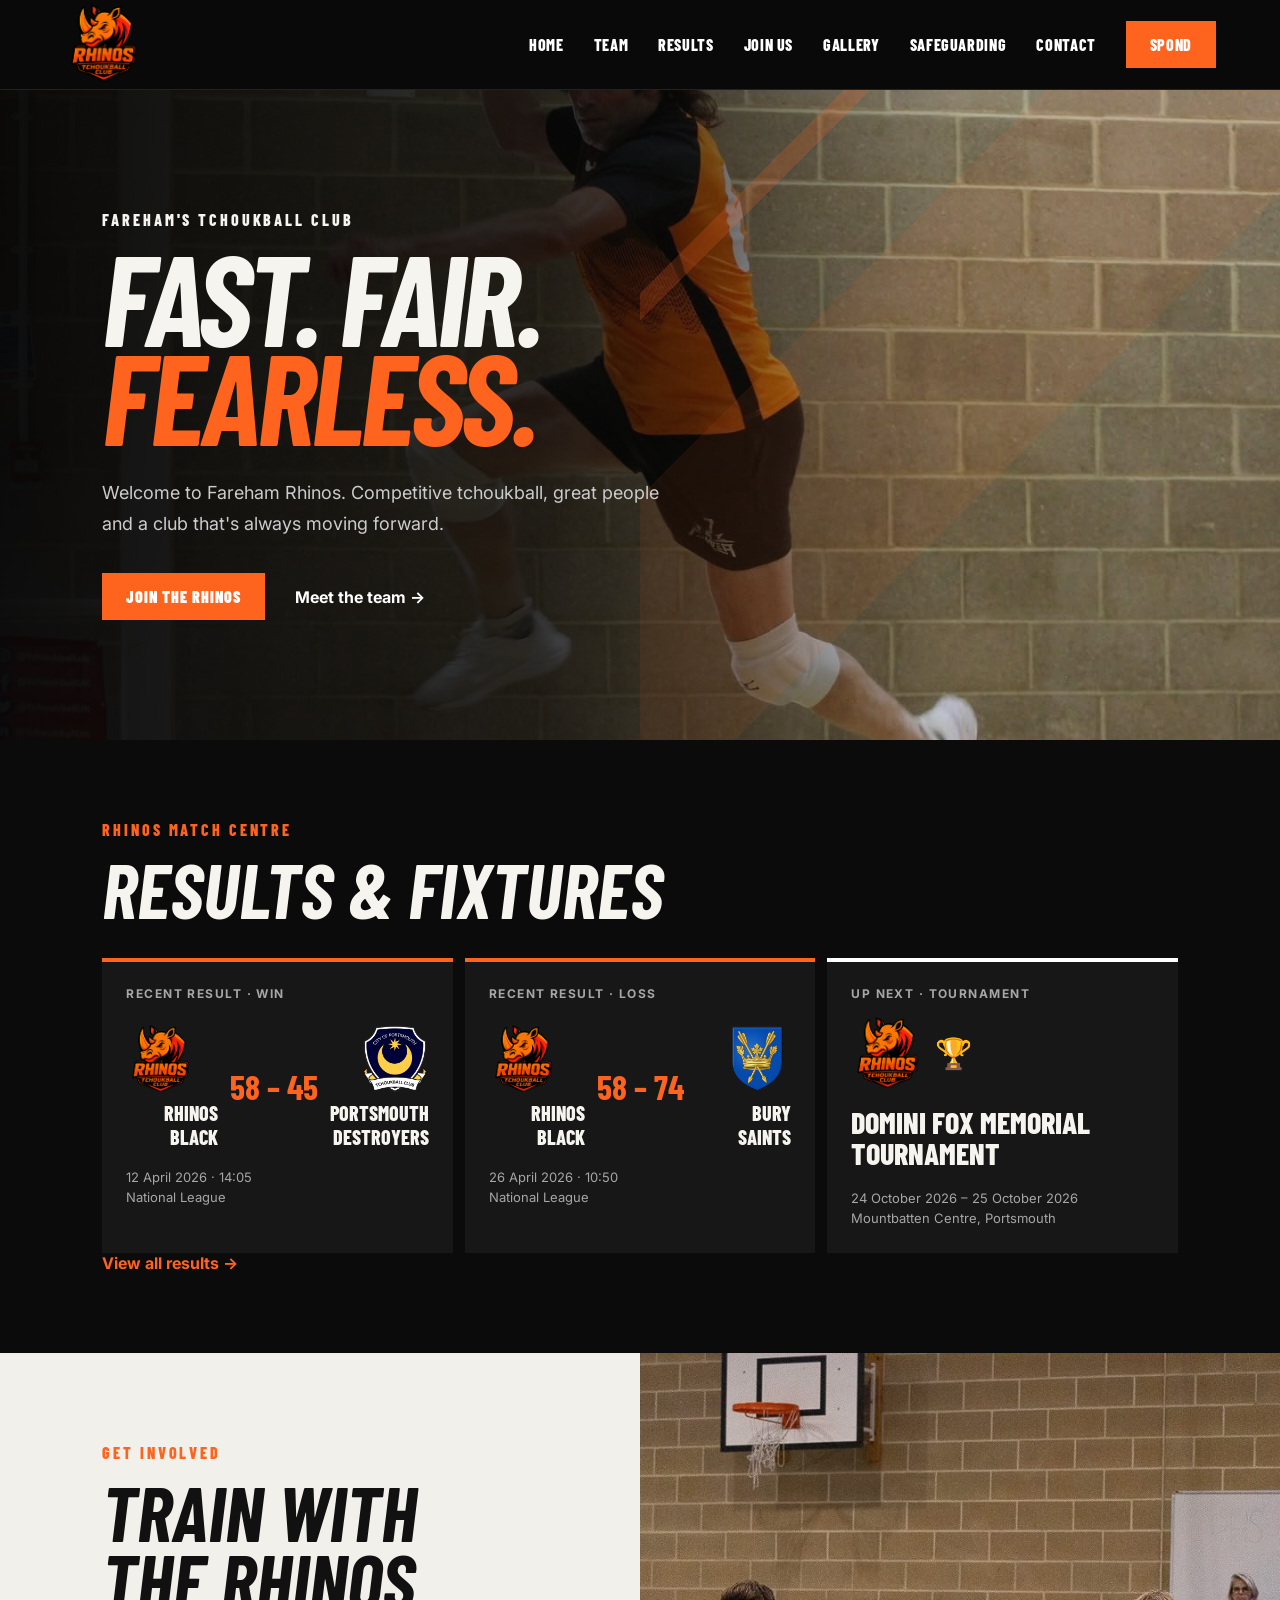
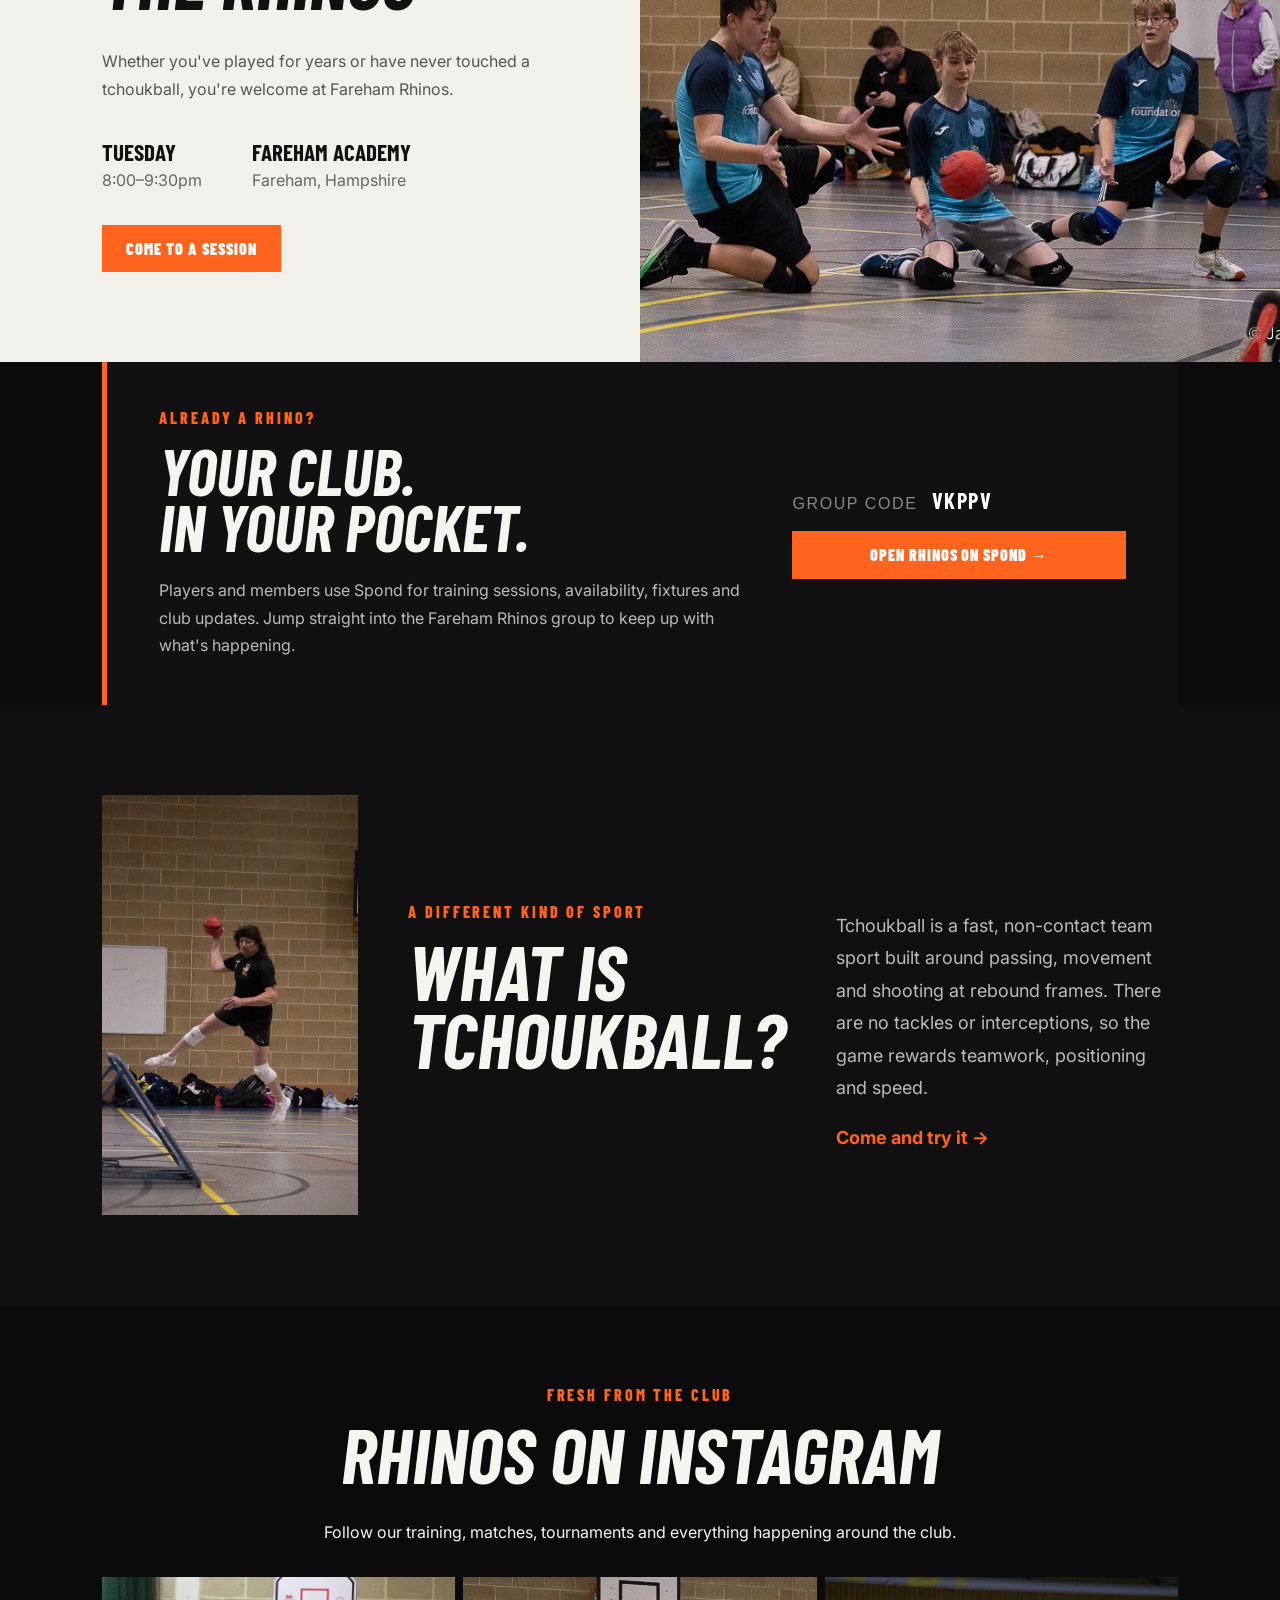
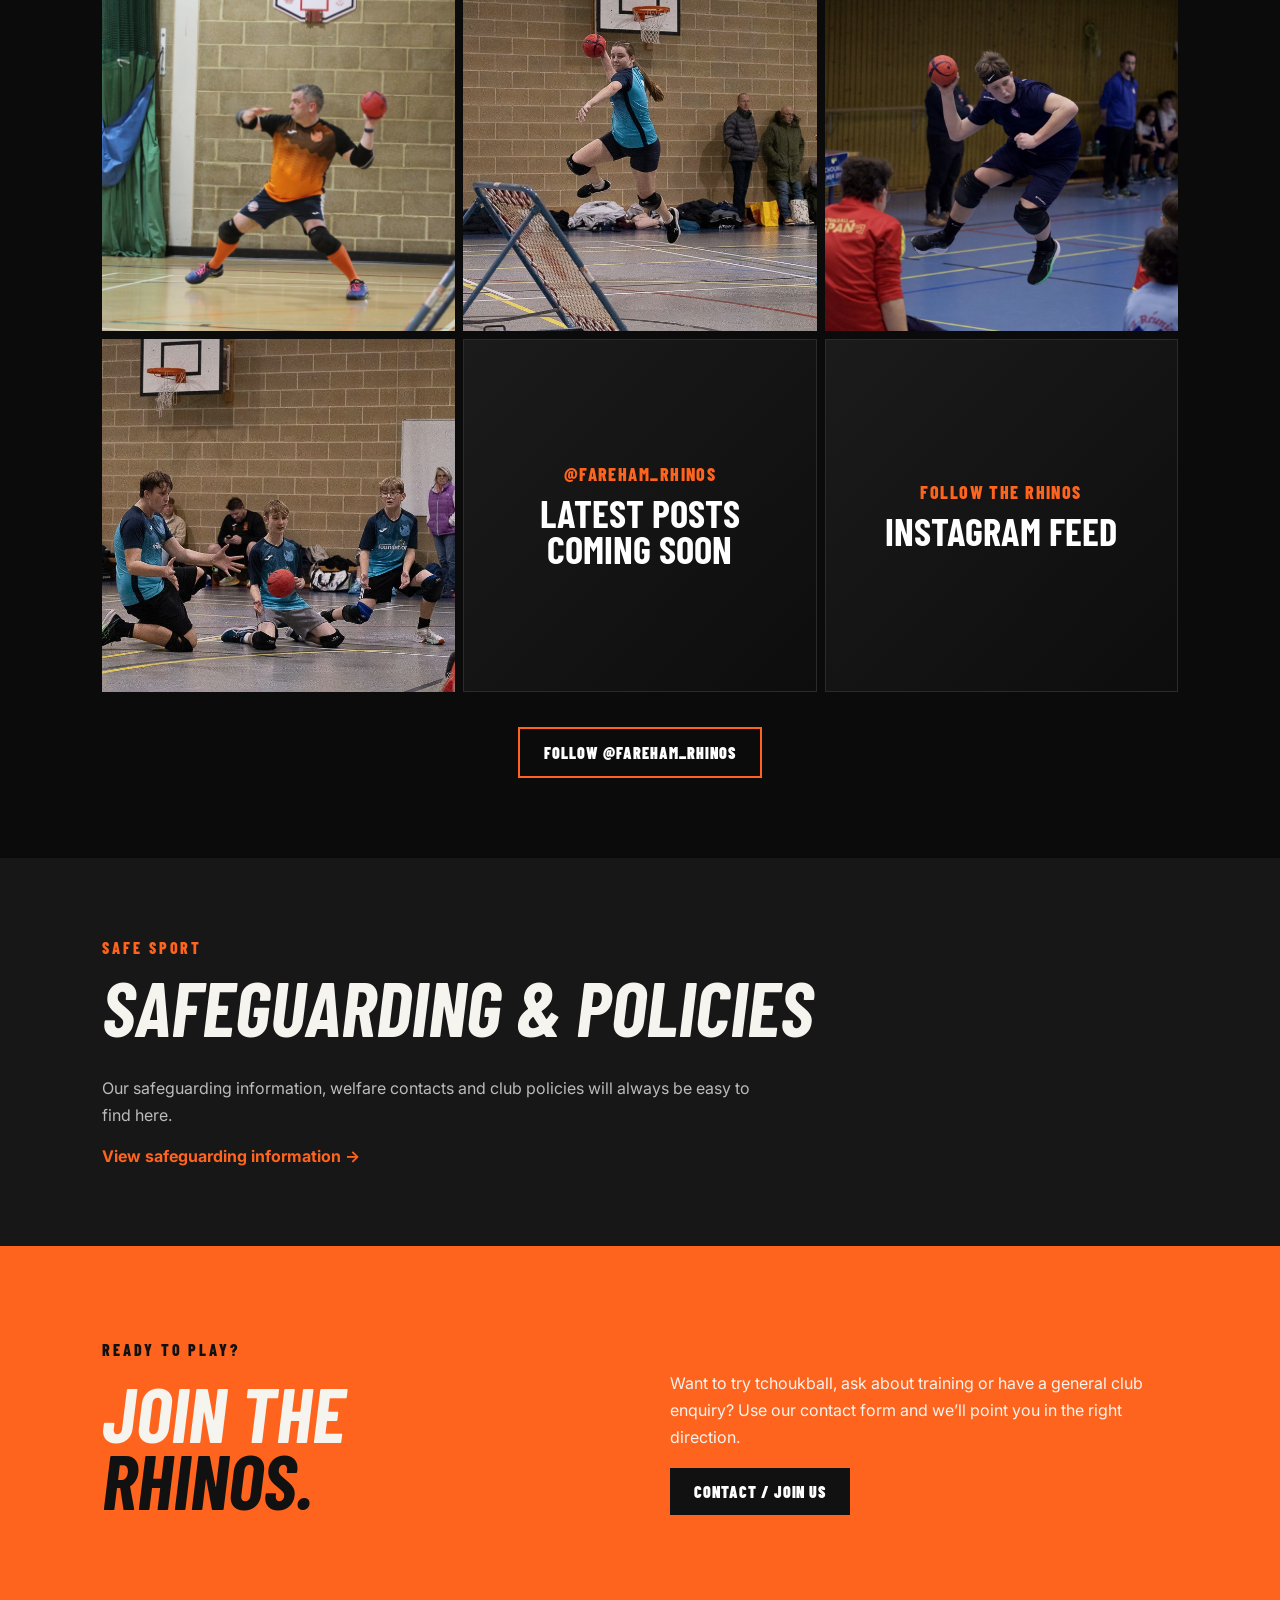
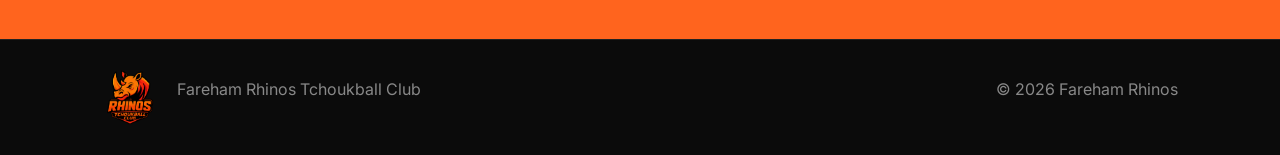
==== commit c282b04d: "Add Results page navigation" ====
--- a/index.html
+++ b/index.html
@@ -15,7 +15,7 @@
   <a class="brand" href="#home"><img src="FAREHAM_RHINOS_LOGO.png" alt="Fareham Rhinos logo"></a>
   <button class="menu" aria-label="Open menu" aria-expanded="false">☰</button>
   <nav>
-    <a href="#home">Home</a><a href="team.html">Team</a><a href="join.html">Join Us</a><a href="#gallery">Gallery</a>
+    <a href="#home">Home</a><a href="team.html">Team</a><a href="results.html">Results</a><a href="join.html">Join Us</a><a href="#gallery">Gallery</a>
     <a href="safeguarding.html">Safeguarding</a><a href="#contact">Contact</a><a class="nav-cta" href="https://spond.com/invite/VKPPV" target="_blank" rel="noopener">Spond</a>
   </nav>
 </header>
@@ -33,7 +33,7 @@
 
 <section class="matches" aria-label="Fixtures and results">
   <div class="section-heading"><p class="eyebrow orange">Rhinos Match Centre</p><h2>RESULTS & FIXTURES</h2></div>
-  <div class="match-grid" id="match-grid"></div>
+  <div class="match-grid" id="match-grid"></div><a class="text-link orange results-link" href="results.html">View all results →</a>
 </section>
 
 <section class="training" id="join">
--- a/styles.css
+++ b/styles.css
@@ -41,3 +41,6 @@
   .contact h2{margin-bottom:24px}
   footer{padding:24px}
 }
+
+.results-hero{padding:90px clamp(24px,8vw,120px) 70px;background:linear-gradient(90deg,rgba(5,5,5,.97),rgba(5,5,5,.72)),url("hero.jpg") center 42%/cover no-repeat}.results-hero h1{font-family:"Barlow Condensed",Arial,sans-serif;font-size:clamp(70px,10vw,130px);font-style:italic;line-height:.78;margin:18px 0 30px}.results-hero h1 span{color:var(--orange)}.results-hero>p:last-child{max-width:620px;color:#ccc;line-height:1.7}.results-archive{padding:70px clamp(24px,8vw,120px)}.season-block{margin-bottom:70px}.season-heading{display:flex;justify-content:space-between;align-items:end;border-bottom:1px solid #333;padding-bottom:20px;margin-bottom:12px}.season-heading h2{font-family:"Barlow Condensed",Arial,sans-serif;font-size:64px;font-style:italic;line-height:.9;margin:0}.season-record{text-align:right;color:#888;font-family:"Barlow Condensed",Arial,sans-serif;font-weight:700;letter-spacing:.05em}.season-record strong{color:#fff;font-size:30px;margin-right:5px}.season-record span{display:block;color:var(--orange);margin-top:4px}.results-list{display:flex;flex-direction:column}.result-row{display:grid;grid-template-columns:180px 1fr 150px 1fr;align-items:center;gap:20px;padding:18px 10px;border-bottom:1px solid #252525}.result-date{font-size:14px;font-weight:700}.result-date span{display:block;color:#777;font-size:11px;font-weight:600;margin-top:5px}.result-team{display:flex;align-items:center;gap:12px;font-family:"Barlow Condensed",Arial,sans-serif;text-transform:uppercase;font-size:20px}.result-team img{width:44px;height:44px;object-fit:contain}.result-team.opponent{justify-content:flex-end;text-align:right}.result-score{display:flex;justify-content:center;align-items:center;gap:12px;font-family:"Barlow Condensed",Arial,sans-serif}.result-score strong{font-size:28px;white-space:nowrap}.result-pill{width:25px;height:25px;display:grid;place-items:center;font-weight:900;font-size:12px;background:#333}.result-pill.w{background:var(--orange);color:#fff}.result-pill.d{background:#777}.results-source{color:#666;font-size:12px;margin-top:-30px}
+@media(max-width:700px){.results-hero{padding:60px 24px 48px}.results-hero h1{font-size:68px}.results-archive{padding:48px 20px}.season-block{margin-bottom:52px}.season-heading h2{font-size:48px}.season-record strong{font-size:24px}.result-row{grid-template-columns:1fr auto 1fr;gap:8px;padding:16px 0}.result-date{grid-column:1/-1;text-align:center;font-size:12px;color:#aaa;margin-bottom:3px}.result-date span{display:inline;margin-left:7px}.result-team{font-size:15px;line-height:1.05;gap:6px}.result-team.rhinos{flex-direction:column;text-align:center}.result-team.opponent{flex-direction:column-reverse;text-align:center;justify-content:center}.result-team img{width:42px;height:42px}.result-score{flex-direction:column;gap:4px}.result-score strong{font-size:25px}.result-pill{width:22px;height:22px}.results-source{margin-top:-20px}}
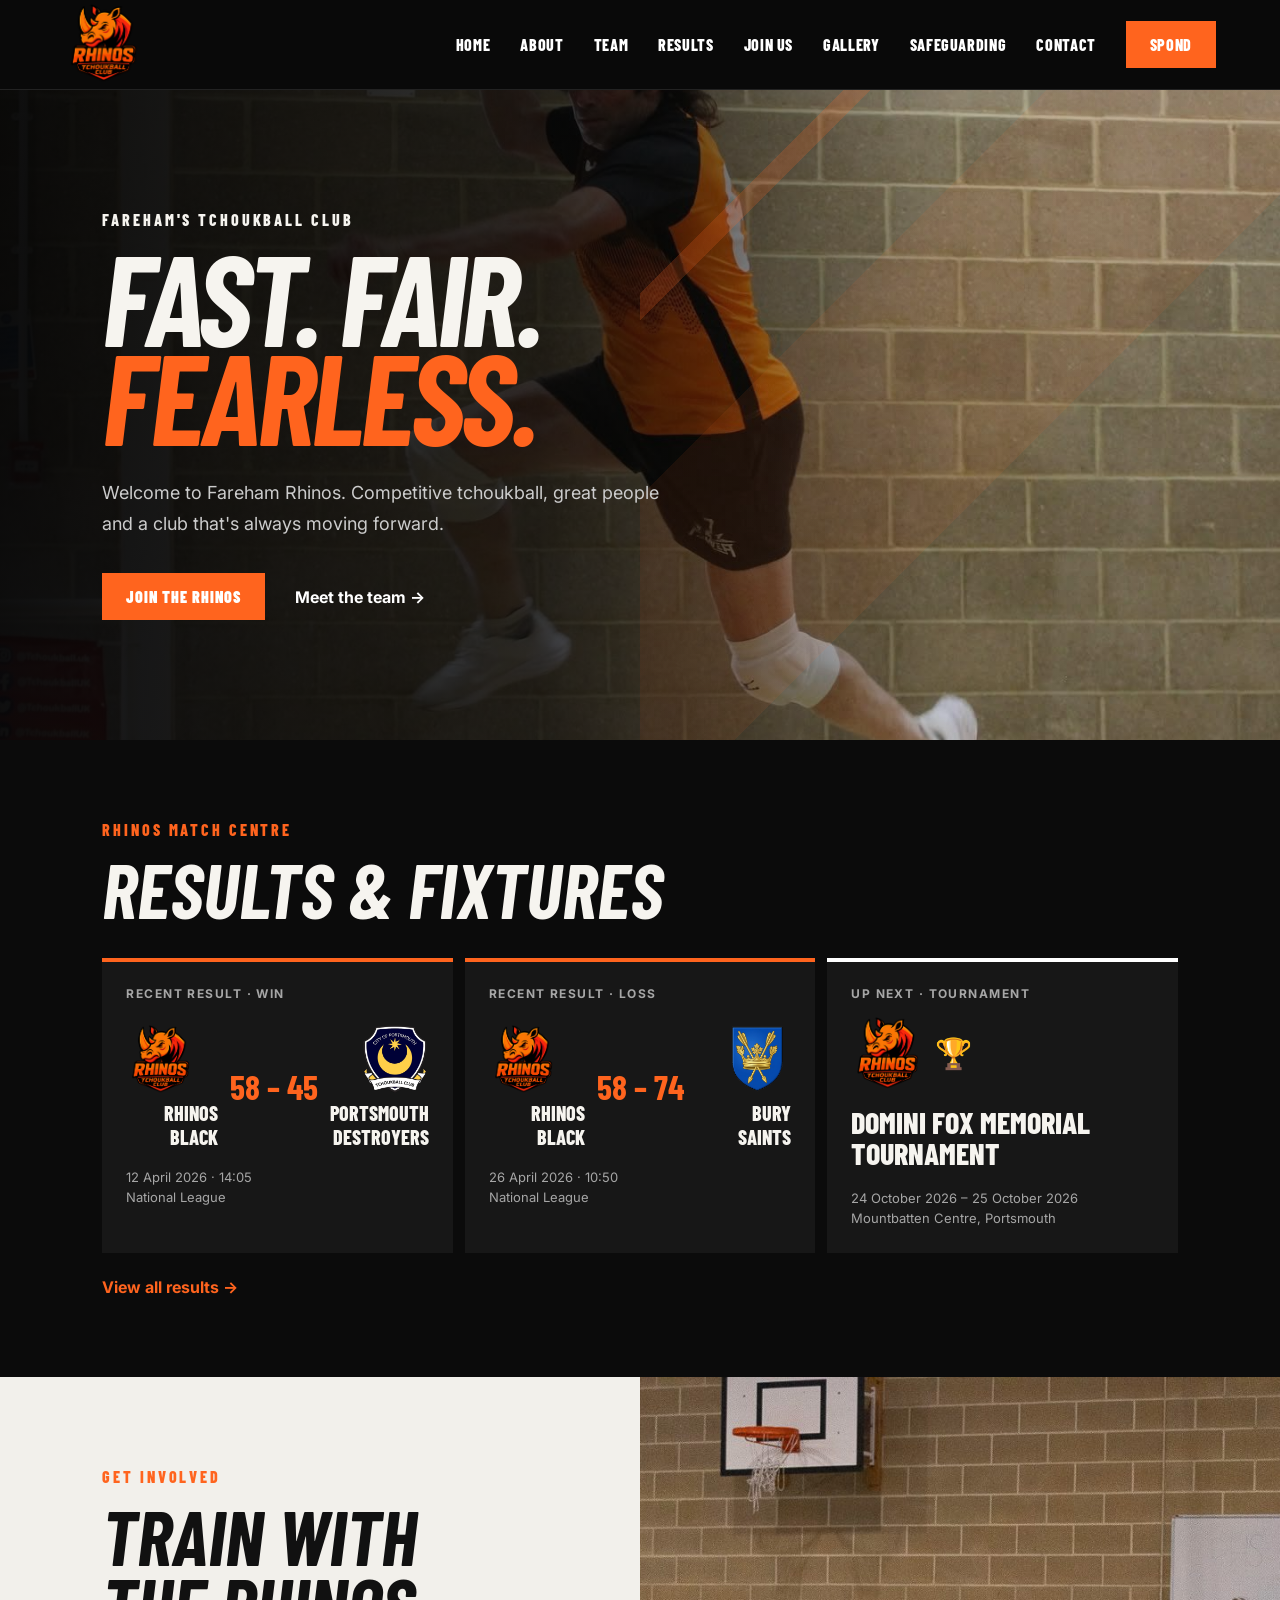
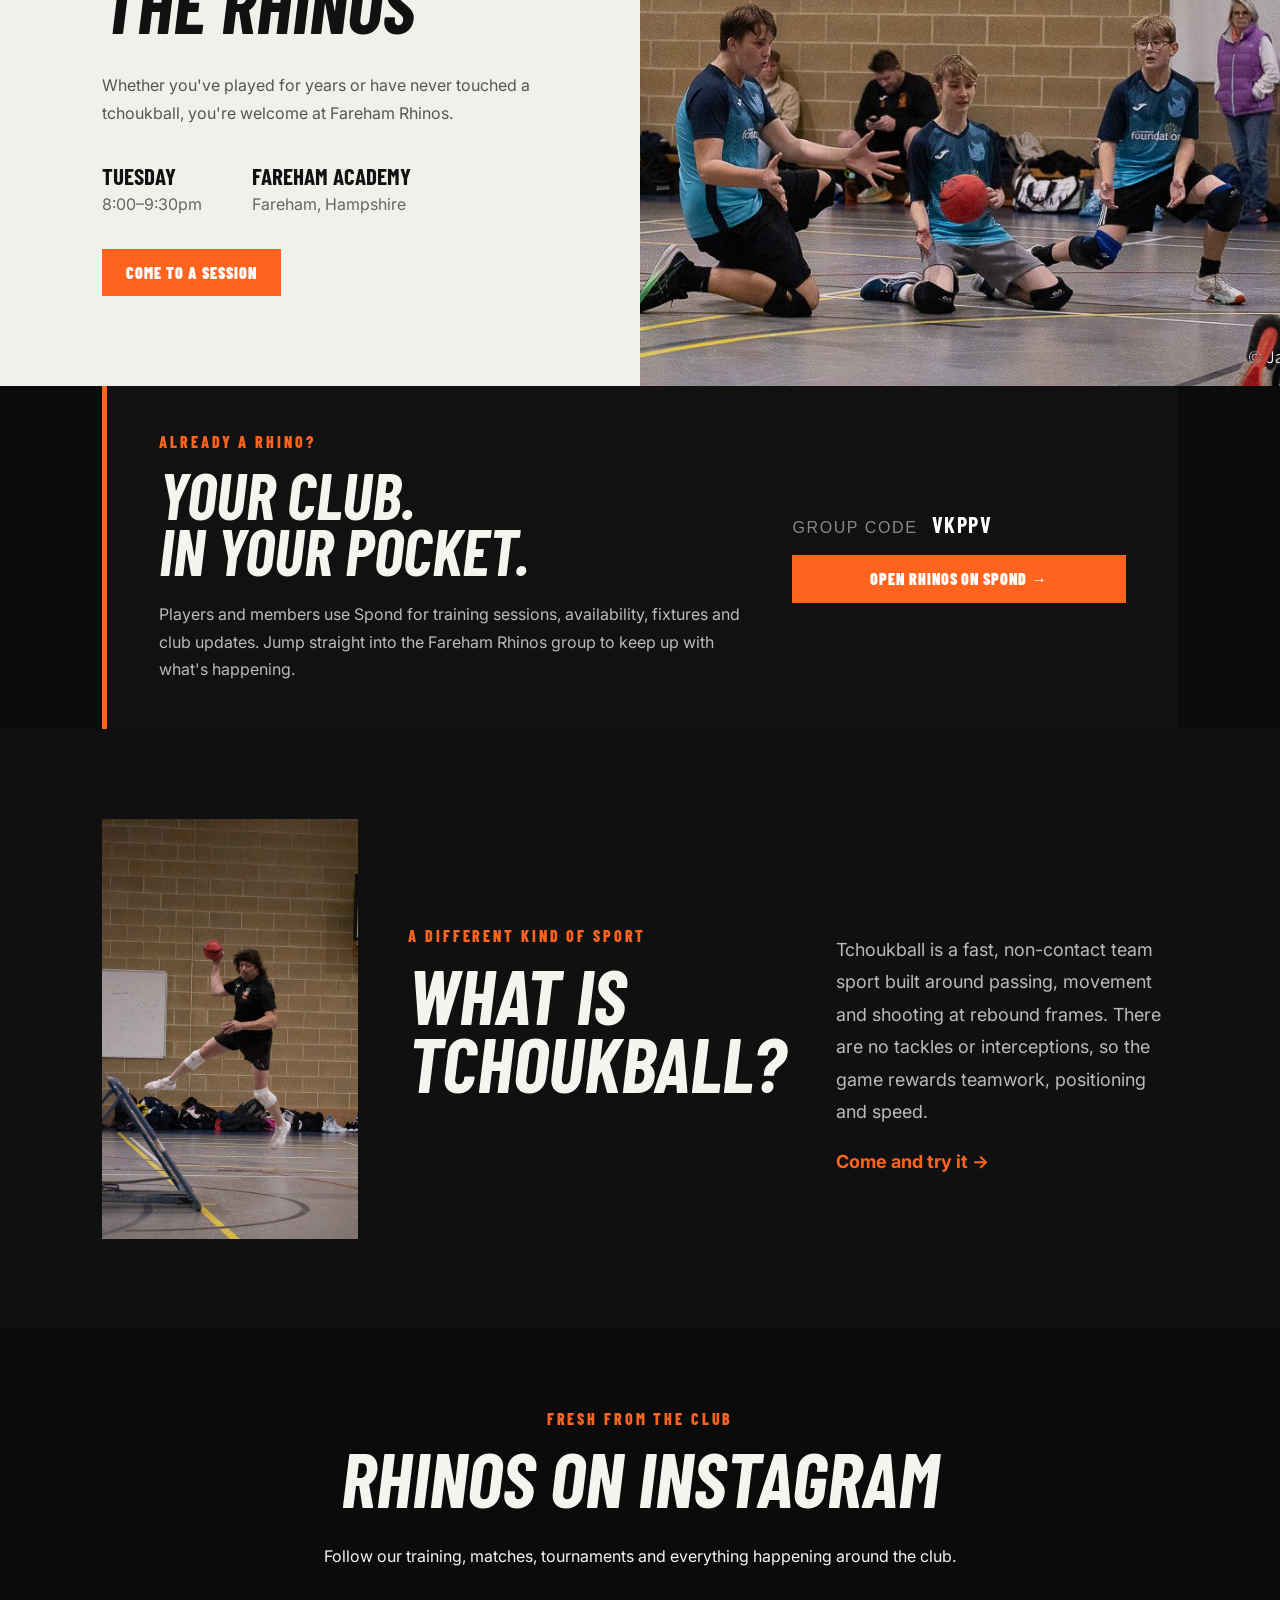
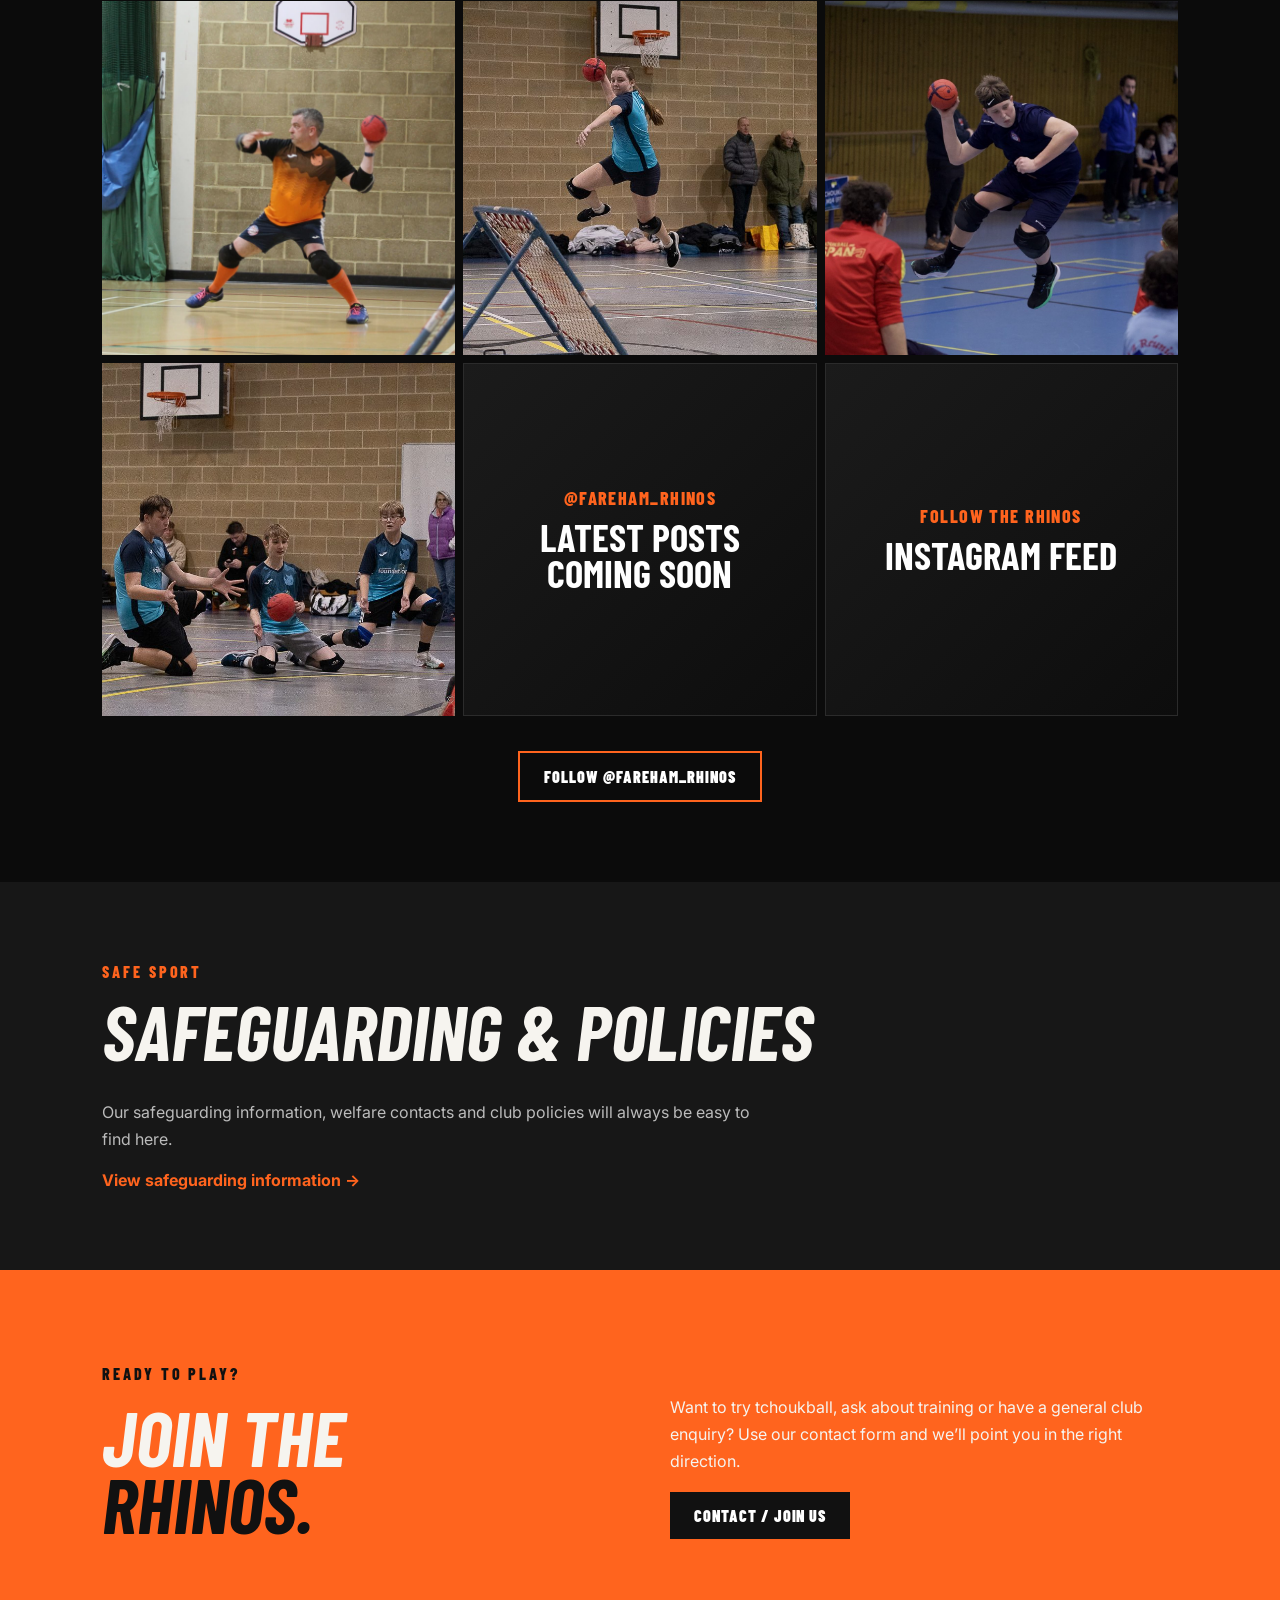
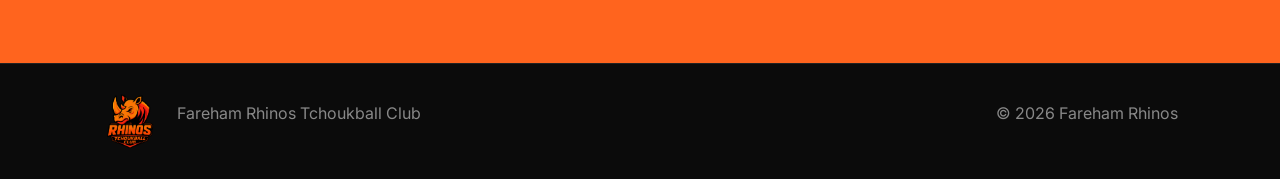
==== commit d6e2e566: "Add About page to homepage navigation" ====
--- a/index.html
+++ b/index.html
@@ -15,7 +15,7 @@
   <a class="brand" href="#home"><img src="FAREHAM_RHINOS_LOGO.png" alt="Fareham Rhinos logo"></a>
   <button class="menu" aria-label="Open menu" aria-expanded="false">☰</button>
   <nav>
-    <a href="#home">Home</a><a href="team.html">Team</a><a href="results.html">Results</a><a href="join.html">Join Us</a><a href="#gallery">Gallery</a>
+    <a href="#home">Home</a><a href="about.html">About</a><a href="team.html">Team</a><a href="results.html">Results</a><a href="join.html">Join Us</a><a href="#gallery">Gallery</a>
     <a href="safeguarding.html">Safeguarding</a><a href="#contact">Contact</a><a class="nav-cta" href="https://spond.com/invite/VKPPV" target="_blank" rel="noopener">Spond</a>
   </nav>
 </header>
--- a/styles.css
+++ b/styles.css
@@ -44,3 +44,9 @@
 
 .results-hero{padding:90px clamp(24px,8vw,120px) 70px;background:linear-gradient(90deg,rgba(5,5,5,.97),rgba(5,5,5,.72)),url("hero.jpg") center 42%/cover no-repeat}.results-hero h1{font-family:"Barlow Condensed",Arial,sans-serif;font-size:clamp(70px,10vw,130px);font-style:italic;line-height:.78;margin:18px 0 30px}.results-hero h1 span{color:var(--orange)}.results-hero>p:last-child{max-width:620px;color:#ccc;line-height:1.7}.results-archive{padding:70px clamp(24px,8vw,120px)}.season-block{margin-bottom:70px}.season-heading{display:flex;justify-content:space-between;align-items:end;border-bottom:1px solid #333;padding-bottom:20px;margin-bottom:12px}.season-heading h2{font-family:"Barlow Condensed",Arial,sans-serif;font-size:64px;font-style:italic;line-height:.9;margin:0}.season-record{text-align:right;color:#888;font-family:"Barlow Condensed",Arial,sans-serif;font-weight:700;letter-spacing:.05em}.season-record strong{color:#fff;font-size:30px;margin-right:5px}.season-record span{display:block;color:var(--orange);margin-top:4px}.results-list{display:flex;flex-direction:column}.result-row{display:grid;grid-template-columns:180px 1fr 150px 1fr;align-items:center;gap:20px;padding:18px 10px;border-bottom:1px solid #252525}.result-date{font-size:14px;font-weight:700}.result-date span{display:block;color:#777;font-size:11px;font-weight:600;margin-top:5px}.result-team{display:flex;align-items:center;gap:12px;font-family:"Barlow Condensed",Arial,sans-serif;text-transform:uppercase;font-size:20px}.result-team img{width:44px;height:44px;object-fit:contain}.result-team.opponent{justify-content:flex-end;text-align:right}.result-score{display:flex;justify-content:center;align-items:center;gap:12px;font-family:"Barlow Condensed",Arial,sans-serif}.result-score strong{font-size:28px;white-space:nowrap}.result-pill{width:25px;height:25px;display:grid;place-items:center;font-weight:900;font-size:12px;background:#333}.result-pill.w{background:var(--orange);color:#fff}.result-pill.d{background:#777}.results-source{color:#666;font-size:12px;margin-top:-30px}
 @media(max-width:700px){.results-hero{padding:60px 24px 48px}.results-hero h1{font-size:68px}.results-archive{padding:48px 20px}.season-block{margin-bottom:52px}.season-heading h2{font-size:48px}.season-record strong{font-size:24px}.result-row{grid-template-columns:1fr auto 1fr;gap:8px;padding:16px 0}.result-date{grid-column:1/-1;text-align:center;font-size:12px;color:#aaa;margin-bottom:3px}.result-date span{display:inline;margin-left:7px}.result-team{font-size:15px;line-height:1.05;gap:6px}.result-team.rhinos{flex-direction:column;text-align:center}.result-team.opponent{flex-direction:column-reverse;text-align:center;justify-content:center}.result-team img{width:42px;height:42px}.result-score{flex-direction:column;gap:4px}.result-score strong{font-size:25px}.result-pill{width:22px;height:22px}.results-source{margin-top:-20px}}
+
+.results-link{display:inline-block;margin-top:24px}
+
+.about-hero-page{min-height:570px;display:flex;align-items:center;padding:80px clamp(24px,8vw,120px);background:linear-gradient(90deg,rgba(5,5,5,.96),rgba(5,5,5,.66),rgba(5,5,5,.18)),url("hero.jpg") center 38%/cover no-repeat}.about-hero-page>div{max-width:760px}.about-hero-page h1{font-family:"Barlow Condensed",Arial,sans-serif;font-size:clamp(70px,10vw,140px);font-style:italic;line-height:.78;margin:18px 0 30px}.about-hero-page h1 span{color:var(--orange)}.about-hero-page>div>p:last-child{max-width:620px;color:#ccc;font-size:18px;line-height:1.7}.about-story{display:grid;grid-template-columns:1fr .8fr;gap:70px;align-items:center;padding:90px clamp(24px,8vw,120px);background:#f2f0eb;color:#111}.about-story h2,.rhinos-teams h2,.about-values h2,.about-home h2{font-family:"Barlow Condensed",Arial,sans-serif;text-transform:uppercase;font-size:clamp(50px,6vw,82px);font-style:italic;line-height:.88;margin:12px 0 30px}.about-story-copy>p:not(.eyebrow){color:#555;line-height:1.75;max-width:650px}.about-story-photo img{width:100%;height:500px;object-fit:cover;display:block}.rhinos-teams{padding:90px clamp(24px,8vw,120px);background:#101010}.rhinos-teams .section-heading>p:last-child{color:#aaa;max-width:650px;line-height:1.7}.rhinos-team-grid{display:grid;grid-template-columns:repeat(4,1fr);gap:10px;margin-top:40px}.rhinos-team-grid article{background:#191919;border-top:4px solid var(--orange);padding:28px;min-height:250px}.rhinos-team-grid article>span{color:#666;font-family:"Barlow Condensed",Arial,sans-serif;font-weight:800}.rhinos-team-grid h3{font-family:"Barlow Condensed",Arial,sans-serif;font-size:31px;margin:35px 0 15px}.rhinos-team-grid p{color:#aaa;font-size:14px;line-height:1.65}.team-history-note{color:#777;font-size:13px;line-height:1.6;margin:22px 0 0}.about-values{display:grid;grid-template-columns:1fr 1fr;gap:70px;padding:90px clamp(24px,8vw,120px);background:#171717;align-items:center}.about-values>div:last-child p{color:#bbb;line-height:1.75;max-width:600px}.about-values .button{margin-top:15px}.about-home{display:grid;grid-template-columns:1fr 1fr;background:#f2f0eb;color:#111}.about-home-photo{min-height:520px;background:url("training.jpg") center/cover no-repeat}.about-home-copy{padding:90px clamp(24px,8vw,100px)}.about-home-copy>p:not(.eyebrow){color:#555;line-height:1.7;max-width:540px}.about-home-actions{display:flex;align-items:center;gap:28px;margin-top:32px}
+@media(max-width:950px){.rhinos-team-grid{grid-template-columns:1fr 1fr}.about-story{gap:40px}}
+@media(max-width:700px){.about-hero-page{min-height:510px;padding:58px 24px}.about-hero-page h1{font-size:68px}.about-hero-page>div>p:last-child{font-size:16px}.about-story{grid-template-columns:1fr;padding:58px 24px;gap:32px}.about-story-photo img{height:330px}.rhinos-teams{padding:58px 24px}.rhinos-team-grid{grid-template-columns:1fr;gap:8px;margin-top:28px}.rhinos-team-grid article{min-height:0;padding:24px}.rhinos-team-grid h3{margin:20px 0 10px}.about-values{grid-template-columns:1fr;padding:58px 24px;gap:10px}.about-home{grid-template-columns:1fr}.about-home-photo{min-height:310px}.about-home-copy{padding:58px 24px}.about-home-actions{align-items:flex-start;flex-direction:column;gap:20px}}
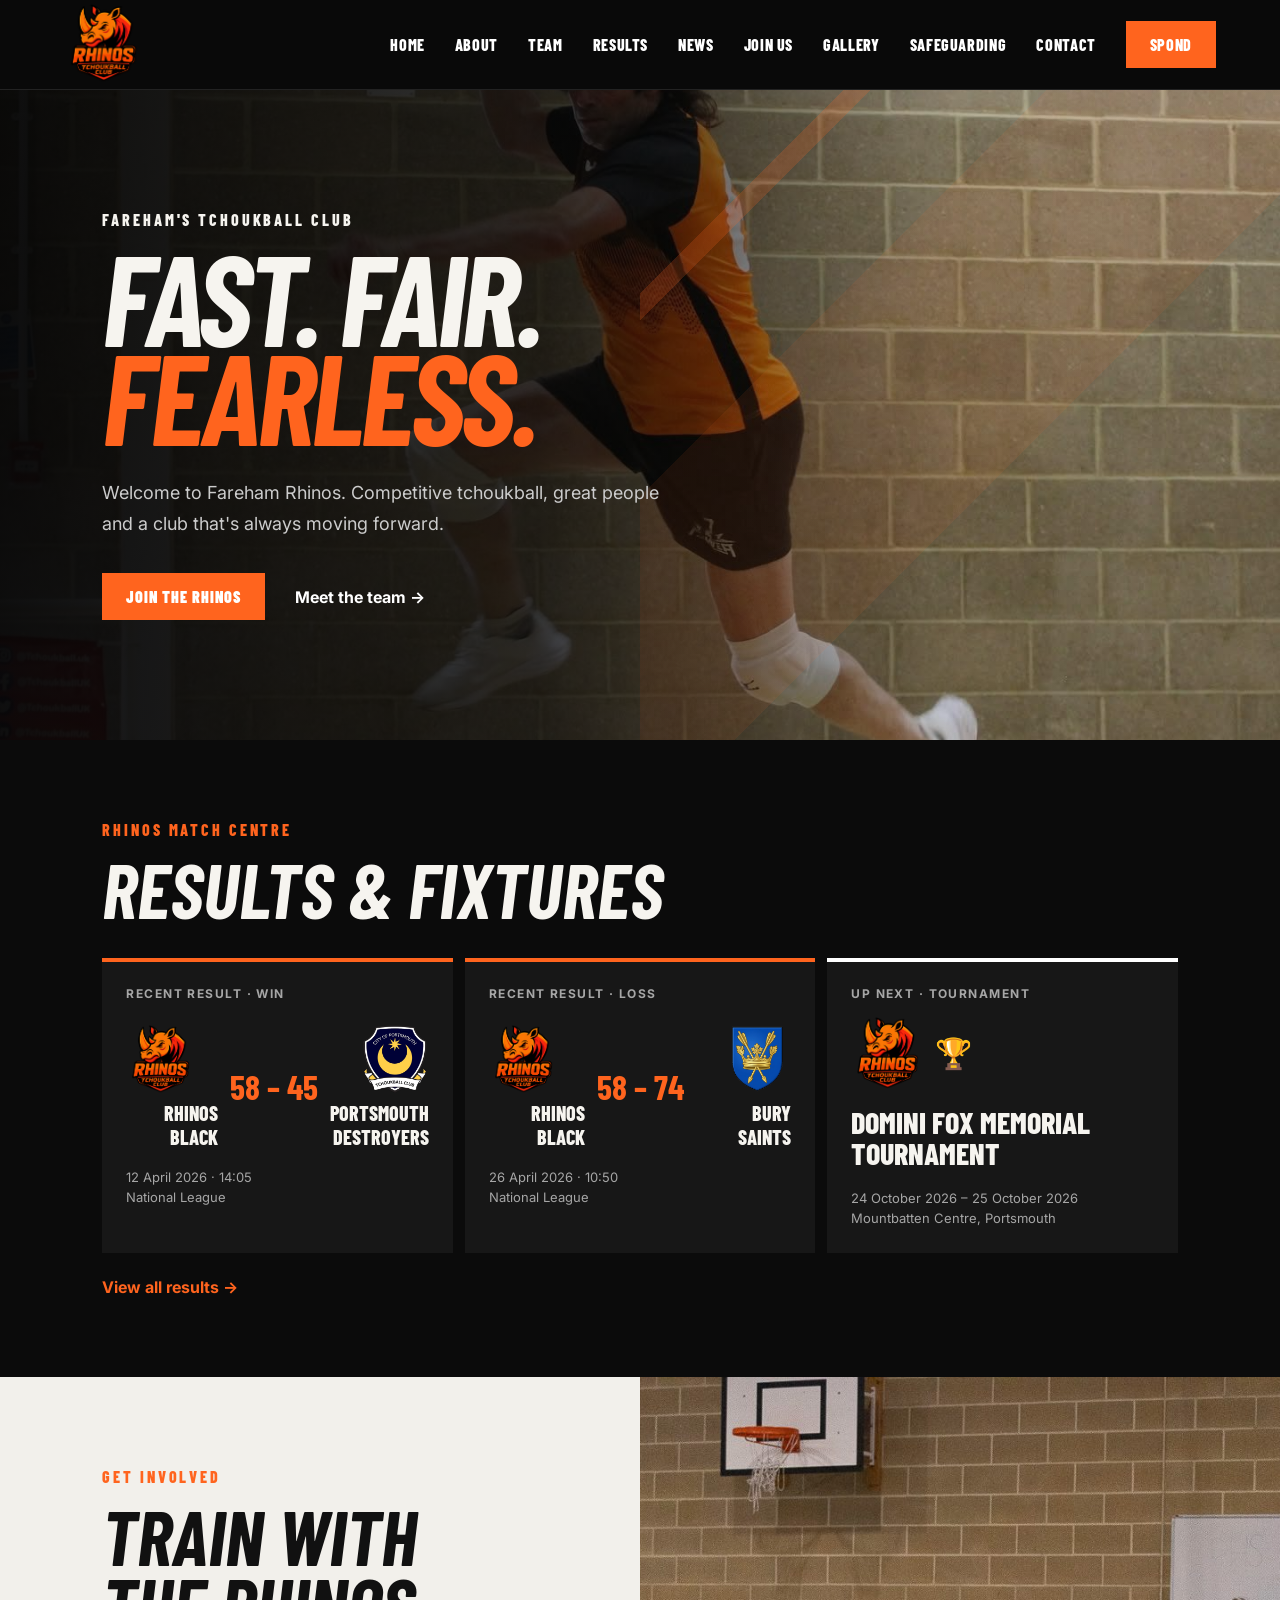
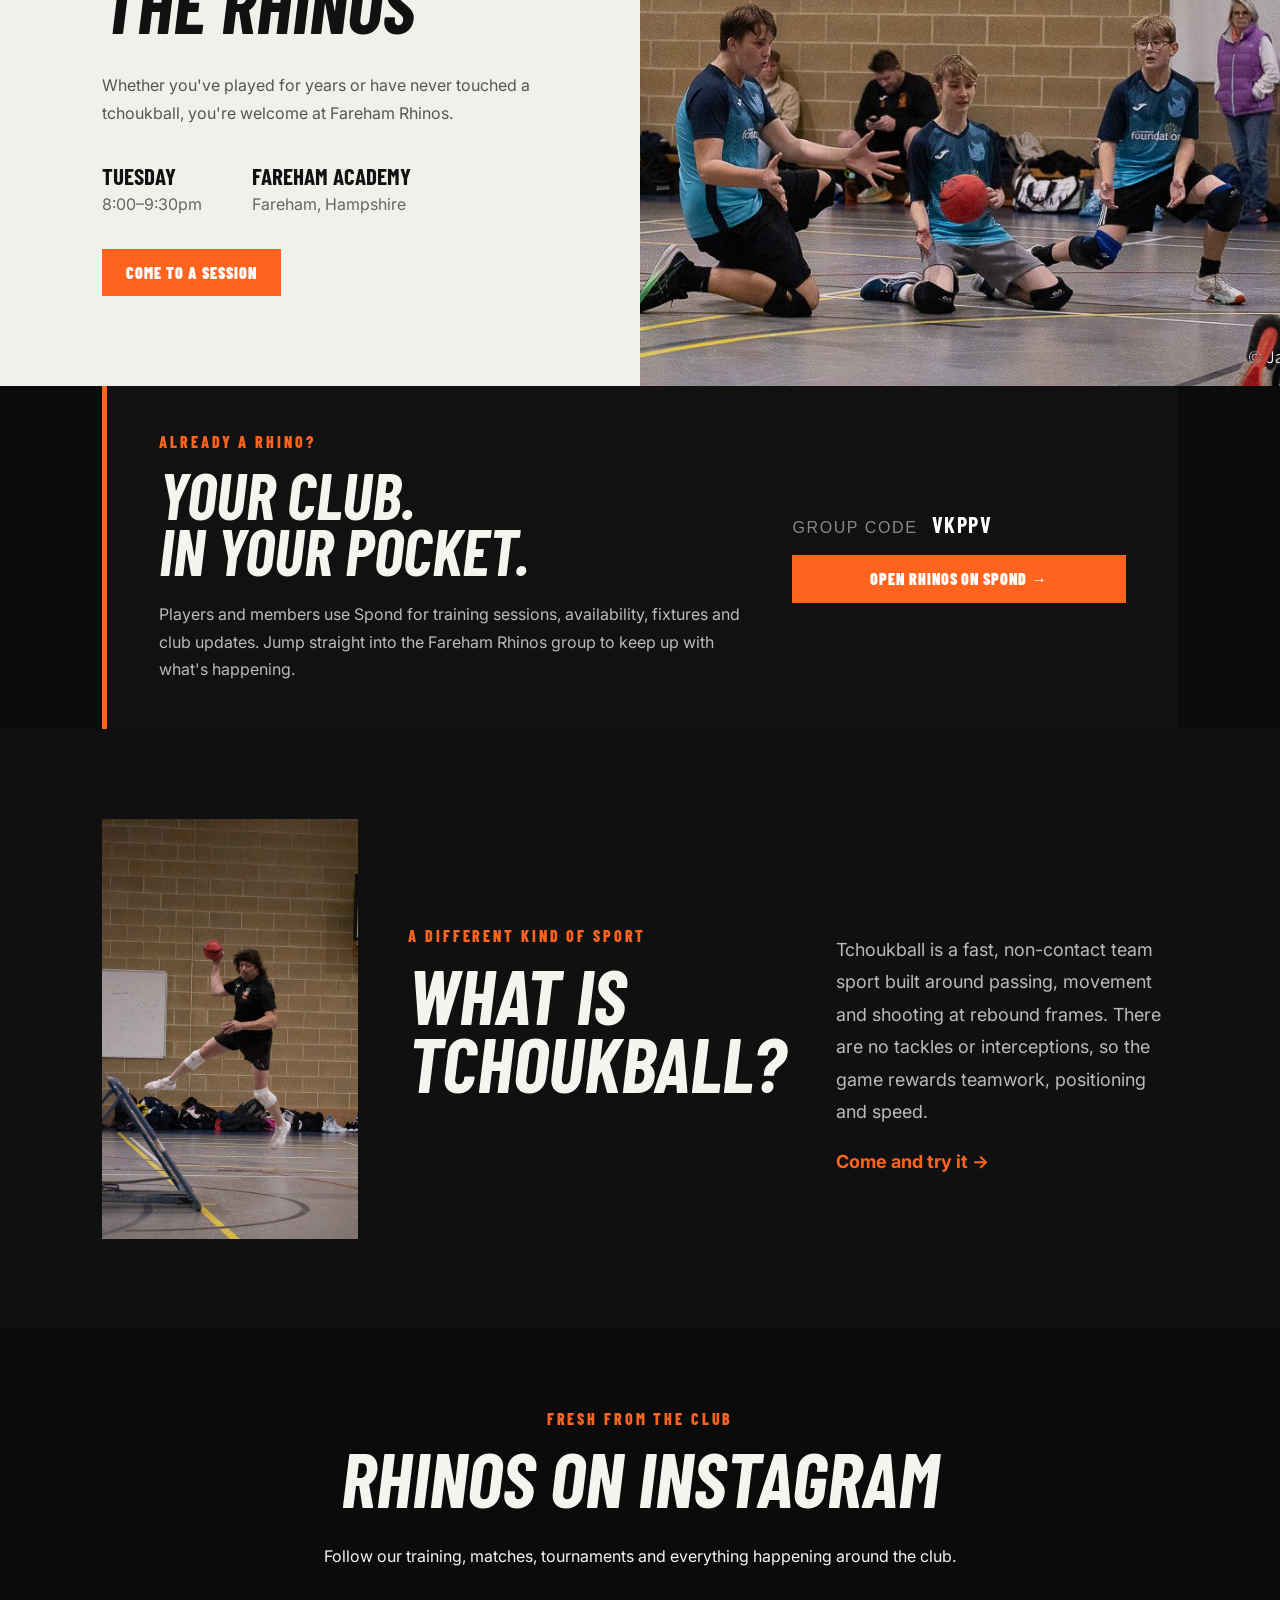
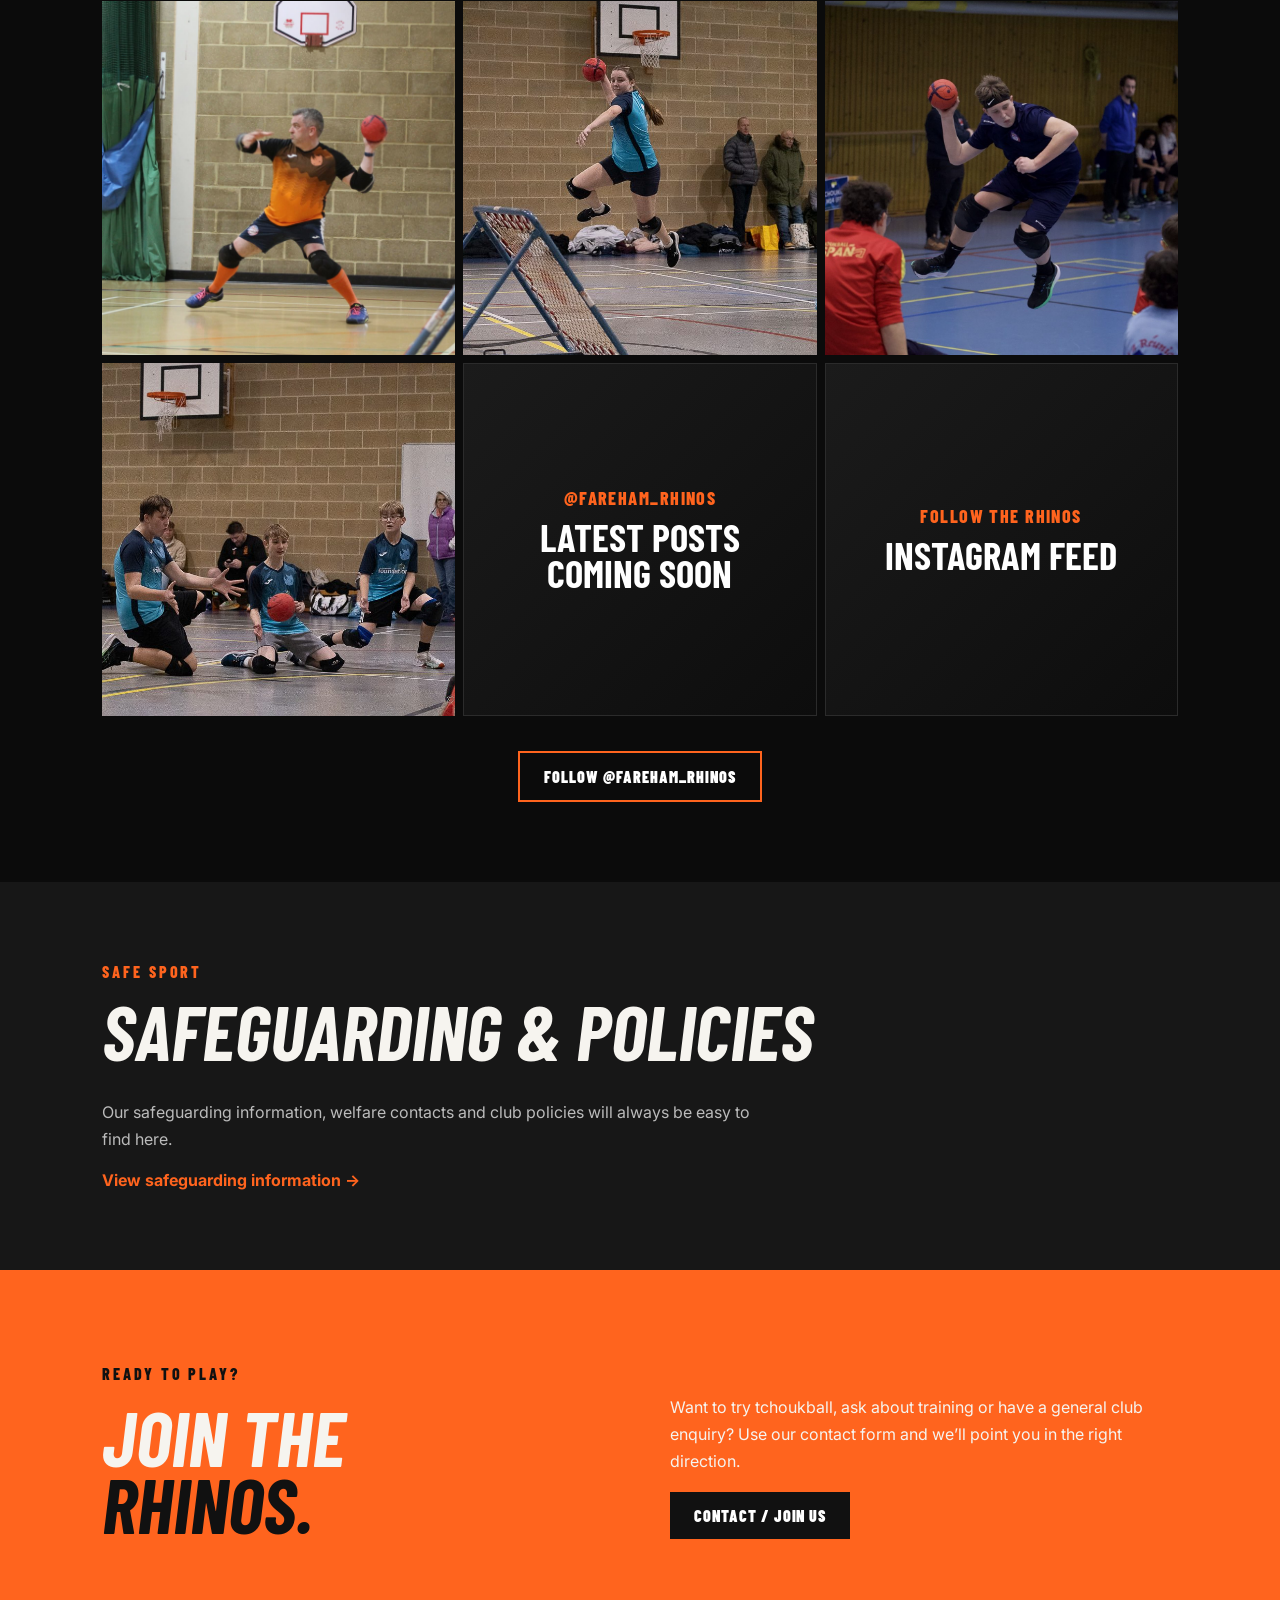
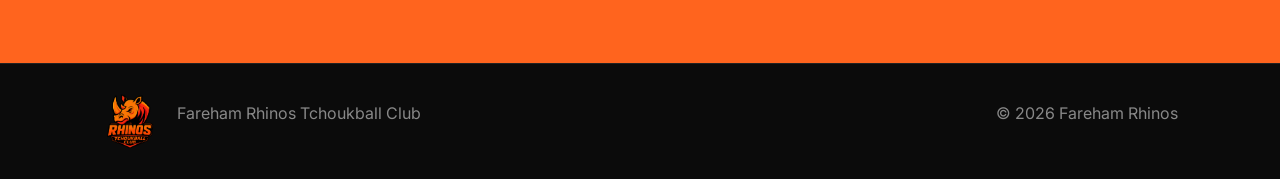
==== commit 3bf99748: "Add News to site navigation" ====
--- a/index.html
+++ b/index.html
@@ -15,7 +15,7 @@
   <a class="brand" href="#home"><img src="FAREHAM_RHINOS_LOGO.png" alt="Fareham Rhinos logo"></a>
   <button class="menu" aria-label="Open menu" aria-expanded="false">☰</button>
   <nav>
-    <a href="#home">Home</a><a href="about.html">About</a><a href="team.html">Team</a><a href="results.html">Results</a><a href="join.html">Join Us</a><a href="#gallery">Gallery</a>
+    <a href="#home">Home</a><a href="about.html">About</a><a href="team.html">Team</a><a href="results.html">Results</a><a href="news.html">News</a><a href="join.html">Join Us</a><a href="#gallery">Gallery</a>
     <a href="safeguarding.html">Safeguarding</a><a href="#contact">Contact</a><a class="nav-cta" href="https://spond.com/invite/VKPPV" target="_blank" rel="noopener">Spond</a>
   </nav>
 </header>
--- a/styles.css
+++ b/styles.css
@@ -50,3 +50,6 @@
 .about-hero-page{min-height:570px;display:flex;align-items:center;padding:80px clamp(24px,8vw,120px);background:linear-gradient(90deg,rgba(5,5,5,.96),rgba(5,5,5,.66),rgba(5,5,5,.18)),url("hero.jpg") center 38%/cover no-repeat}.about-hero-page>div{max-width:760px}.about-hero-page h1{font-family:"Barlow Condensed",Arial,sans-serif;font-size:clamp(70px,10vw,140px);font-style:italic;line-height:.78;margin:18px 0 30px}.about-hero-page h1 span{color:var(--orange)}.about-hero-page>div>p:last-child{max-width:620px;color:#ccc;font-size:18px;line-height:1.7}.about-story{display:grid;grid-template-columns:1fr .8fr;gap:70px;align-items:center;padding:90px clamp(24px,8vw,120px);background:#f2f0eb;color:#111}.about-story h2,.rhinos-teams h2,.about-values h2,.about-home h2{font-family:"Barlow Condensed",Arial,sans-serif;text-transform:uppercase;font-size:clamp(50px,6vw,82px);font-style:italic;line-height:.88;margin:12px 0 30px}.about-story-copy>p:not(.eyebrow){color:#555;line-height:1.75;max-width:650px}.about-story-photo img{width:100%;height:500px;object-fit:cover;display:block}.rhinos-teams{padding:90px clamp(24px,8vw,120px);background:#101010}.rhinos-teams .section-heading>p:last-child{color:#aaa;max-width:650px;line-height:1.7}.rhinos-team-grid{display:grid;grid-template-columns:repeat(4,1fr);gap:10px;margin-top:40px}.rhinos-team-grid article{background:#191919;border-top:4px solid var(--orange);padding:28px;min-height:250px}.rhinos-team-grid article>span{color:#666;font-family:"Barlow Condensed",Arial,sans-serif;font-weight:800}.rhinos-team-grid h3{font-family:"Barlow Condensed",Arial,sans-serif;font-size:31px;margin:35px 0 15px}.rhinos-team-grid p{color:#aaa;font-size:14px;line-height:1.65}.team-history-note{color:#777;font-size:13px;line-height:1.6;margin:22px 0 0}.about-values{display:grid;grid-template-columns:1fr 1fr;gap:70px;padding:90px clamp(24px,8vw,120px);background:#171717;align-items:center}.about-values>div:last-child p{color:#bbb;line-height:1.75;max-width:600px}.about-values .button{margin-top:15px}.about-home{display:grid;grid-template-columns:1fr 1fr;background:#f2f0eb;color:#111}.about-home-photo{min-height:520px;background:url("training.jpg") center/cover no-repeat}.about-home-copy{padding:90px clamp(24px,8vw,100px)}.about-home-copy>p:not(.eyebrow){color:#555;line-height:1.7;max-width:540px}.about-home-actions{display:flex;align-items:center;gap:28px;margin-top:32px}
 @media(max-width:950px){.rhinos-team-grid{grid-template-columns:1fr 1fr}.about-story{gap:40px}}
 @media(max-width:700px){.about-hero-page{min-height:510px;padding:58px 24px}.about-hero-page h1{font-size:68px}.about-hero-page>div>p:last-child{font-size:16px}.about-story{grid-template-columns:1fr;padding:58px 24px;gap:32px}.about-story-photo img{height:330px}.rhinos-teams{padding:58px 24px}.rhinos-team-grid{grid-template-columns:1fr;gap:8px;margin-top:28px}.rhinos-team-grid article{min-height:0;padding:24px}.rhinos-team-grid h3{margin:20px 0 10px}.about-values{grid-template-columns:1fr;padding:58px 24px;gap:10px}.about-home{grid-template-columns:1fr}.about-home-photo{min-height:310px}.about-home-copy{padding:58px 24px}.about-home-actions{align-items:flex-start;flex-direction:column;gap:20px}}
+
+.news-hero{min-height:500px;display:flex;align-items:center;padding:80px clamp(24px,8vw,120px);background:linear-gradient(90deg,rgba(5,5,5,.96),rgba(5,5,5,.62),rgba(5,5,5,.2)),url("gallery-2.jpg") center 43%/cover no-repeat}.news-hero>div{max-width:720px}.news-hero h1{font-family:"Barlow Condensed",Arial,sans-serif;font-size:clamp(70px,10vw,135px);font-style:italic;line-height:.78;margin:18px 0 28px}.news-hero h1 span{color:var(--orange)}.news-hero>div>p:last-child{color:#ccc;font-size:18px;line-height:1.7;max-width:580px}.news-page{padding:80px clamp(24px,8vw,120px);background:#101010}.news-page-heading{display:grid;grid-template-columns:1fr 1fr;gap:60px;align-items:end;margin-bottom:45px}.news-page-heading h2{font-family:"Barlow Condensed",Arial,sans-serif;font-size:clamp(50px,6vw,80px);font-style:italic;line-height:.9;margin:10px 0 0}.news-page-heading>p{color:#999;line-height:1.7;max-width:520px}.news-list{display:grid;grid-template-columns:repeat(2,1fr);gap:16px}.news-card{background:#191919;border-top:4px solid #333;overflow:hidden}.news-card.featured{grid-column:1/-1;display:grid;grid-template-columns:.9fr 1.1fr;border-color:var(--orange)}.news-card-image img{width:100%;height:100%;min-height:300px;object-fit:cover;display:block}.news-card-copy{padding:32px}.news-meta{display:flex;gap:16px;color:#777;font-size:12px;font-weight:700;text-transform:uppercase;letter-spacing:.08em}.news-meta span{color:var(--orange)}.news-card h3,.news-empty h3{font-family:"Barlow Condensed",Arial,sans-serif;font-size:clamp(30px,4vw,48px);line-height:1;text-transform:uppercase;margin:18px 0}.news-card-copy>p,.news-body p{color:#aaa;line-height:1.7}.news-body{border-top:1px solid #2c2c2c;margin-top:24px;padding-top:18px}.news-empty{grid-column:1/-1;text-align:center;padding:65px 25px;border:1px solid #292929}.news-empty img{width:90px;height:90px;object-fit:contain}.news-empty>p:last-child{color:#888;max-width:500px;margin:0 auto;line-height:1.7}
+@media(max-width:700px){.news-hero{min-height:450px;padding:58px 24px}.news-hero h1{font-size:68px}.news-page{padding:54px 24px}.news-page-heading{grid-template-columns:1fr;gap:8px;margin-bottom:30px}.news-list{grid-template-columns:1fr}.news-card.featured{grid-column:auto;display:block}.news-card-image img{min-height:230px;height:260px}.news-card-copy{padding:24px}.news-empty{padding:45px 20px}}
